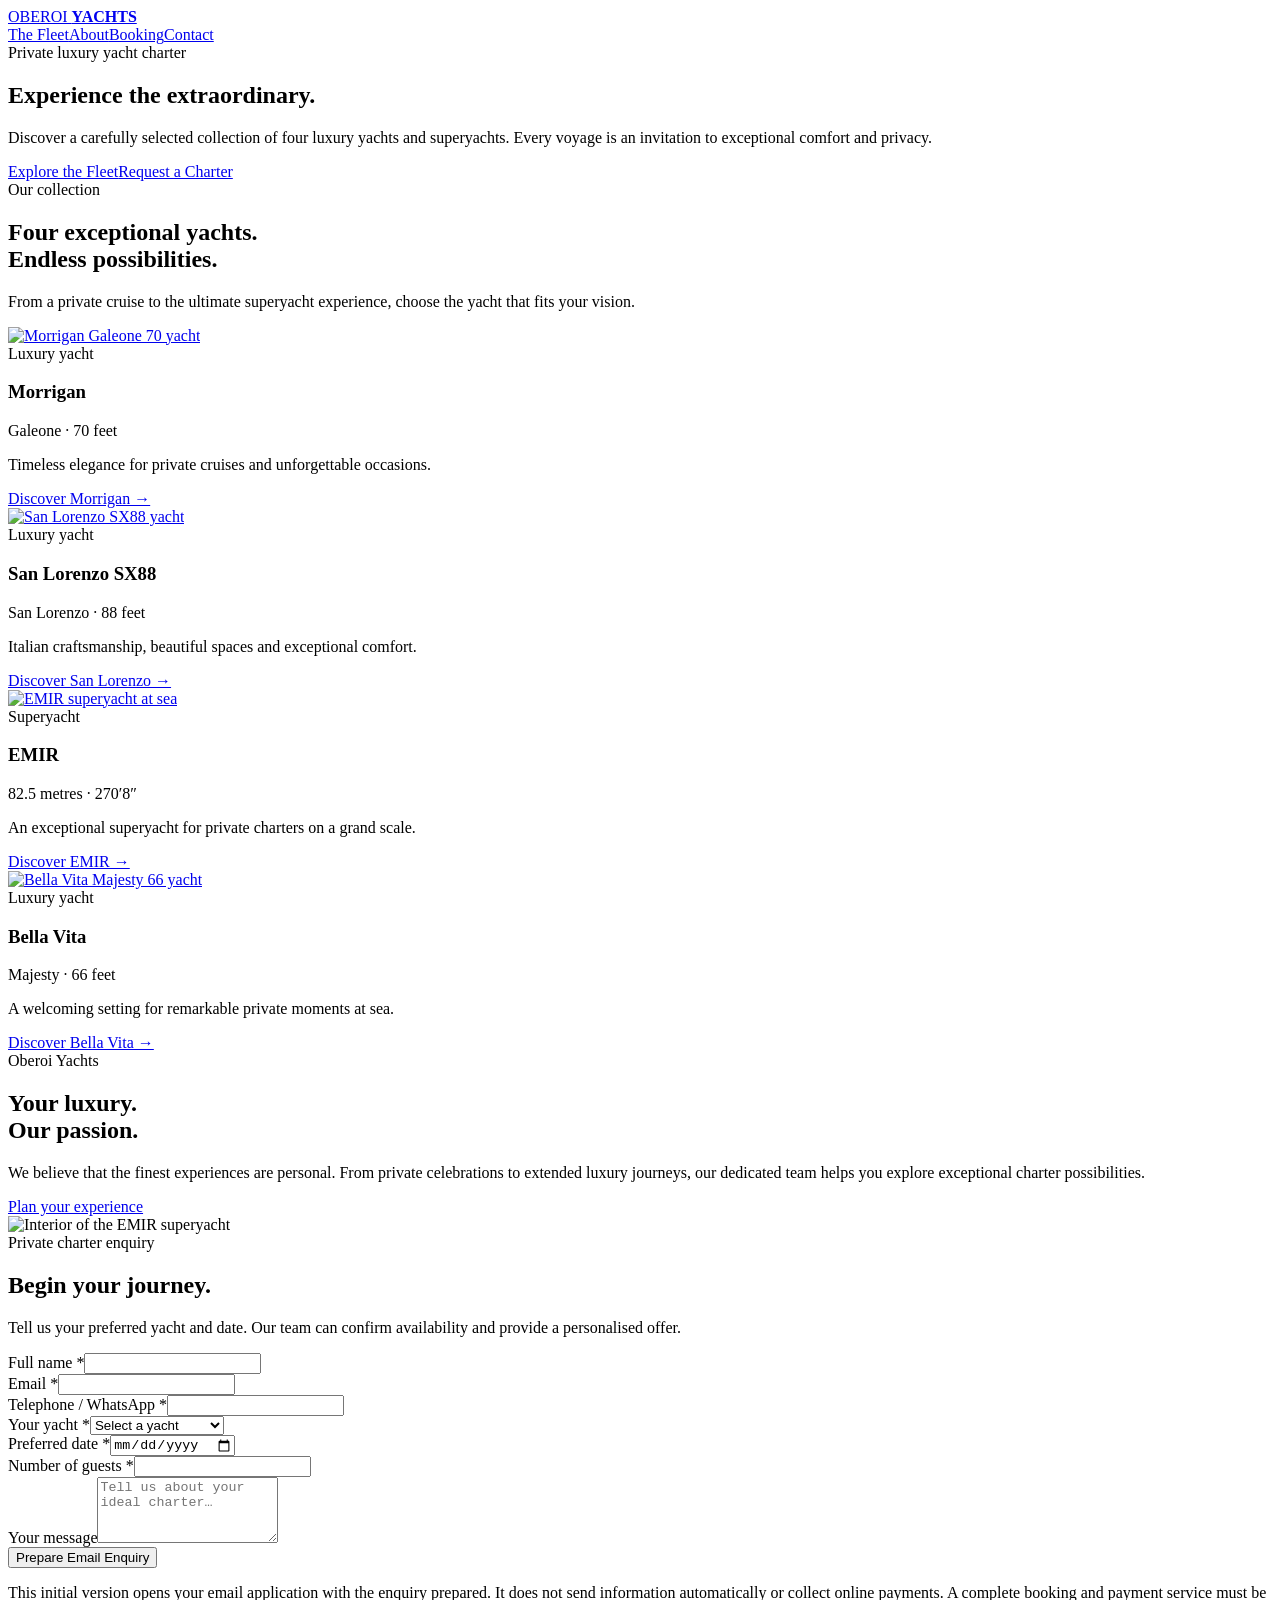
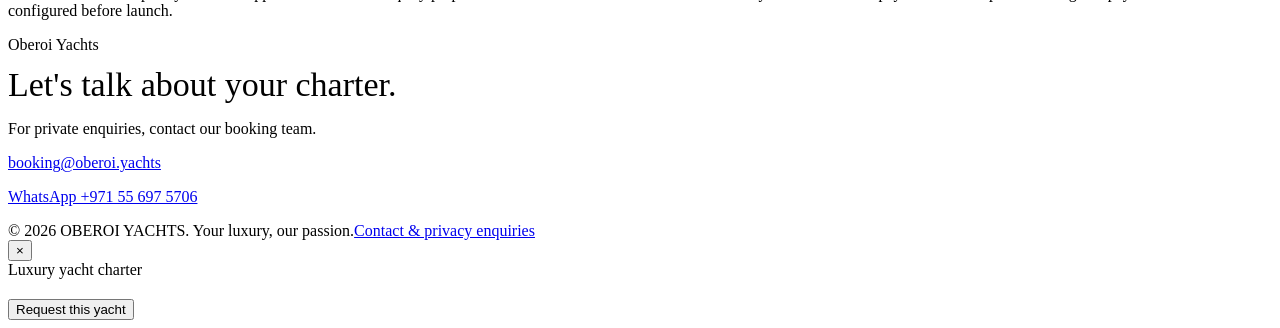
==== index.html @ ca8df90c "Build Oberoi Yachts standalone luxury charter website - index.html" ====
<!doctype html><html lang="en"><head><meta charset="UTF-8"><meta name="viewport" content="width=device-width,initial-scale=1"><meta name="theme-color" content="#081a2c"><meta name="description" content="Oberoi Yachts — private luxury yacht charter. Explore Morrigan, San Lorenzo SX88, EMIR and Bella Vita."><title>OBEROI YACHTS | Luxury Private Charters</title><link rel="preconnect" href="https://cdn.shopify.com"><link rel="stylesheet" href="./style.css"></head><body><header><nav class="shell" aria-label="Main navigation"><a href="#home" class="logo">OBEROI <b>YACHTS</b></a><div class="navlinks"><a href="#fleet">The Fleet</a><a href="#about">About</a><a href="#booking">Booking</a><a href="#contact">Contact</a></div></nav></header><main><section class="hero" id="home"><div class="shell"><div class="hero-inner"><span class="eyebrow">Private luxury yacht charter</span><h1>Experience the extraordinary.</h1><p>Discover a carefully selected collection of four luxury yachts and superyachts. Every voyage is an invitation to exceptional comfort and privacy.</p><div class="actions"><a href="#fleet" class="btn">Explore the Fleet</a><a href="#booking" class="btn outline">Request a Charter</a></div></div></div></section><section id="fleet" class="section"><div class="shell"><div class="section-heading"><span class="eyebrow">Our collection</span><h2>Four exceptional yachts.<br>Endless possibilities.</h2><div class="gold-rule"></div><p>From a private cruise to the ultimate superyacht experience, choose the yacht that fits your vision.</p></div><div class="grid">
<article class="card"><a href="#details" data-yacht="morrigan"><img src="https://cdn.shopify.com/s/files/1/1022/7911/9212/files/morrigan-slide-dubai.jpg?v=1792217517" alt="Morrigan Galeone 70 yacht" loading="lazy"></a><div class="card-body"><span class="card-label">Luxury yacht</span><h3>Morrigan</h3><div class="spec">Galeone · 70 feet</div><p class="desc">Timeless elegance for private cruises and unforgettable occasions.</p><a class="link" href="#details" data-yacht="morrigan">Discover Morrigan →</a></div></article>
<article class="card"><a href="#details" data-yacht="san-lorenzo-sx88"><img src="https://cdn.shopify.com/s/files/1/1022/7911/9212/files/san-lorenzo-sx88-slide.png?v=1792245901" alt="San Lorenzo SX88 yacht" loading="lazy"></a><div class="card-body"><span class="card-label">Luxury yacht</span><h3>San Lorenzo SX88</h3><div class="spec">San Lorenzo · 88 feet</div><p class="desc">Italian craftsmanship, beautiful spaces and exceptional comfort.</p><a class="link" href="#details" data-yacht="san-lorenzo-sx88">Discover San Lorenzo →</a></div></article>
<article class="card"><a href="#details" data-yacht="emir"><img src="https://cdn.shopify.com/s/files/1/1022/7911/9212/files/oberoi-emir-42649.jpg?v=1792867260" alt="EMIR superyacht at sea" loading="lazy"></a><div class="card-body"><span class="card-label">Superyacht</span><h3>EMIR</h3><div class="spec">82.5 metres · 270′8″</div><p class="desc">An exceptional superyacht for private charters on a grand scale.</p><a class="link" href="#details" data-yacht="emir">Discover EMIR →</a></div></article>
<article class="card"><a href="#details" data-yacht="bella-vita"><img src="https://cdn.shopify.com/s/files/1/1022/7911/9212/files/oberoi-bella-vita-nuovo-2.jpg?v=1792933801" alt="Bella Vita Majesty 66 yacht" loading="lazy"></a><div class="card-body"><span class="card-label">Luxury yacht</span><h3>Bella Vita</h3><div class="spec">Majesty · 66 feet</div><p class="desc">A welcoming setting for remarkable private moments at sea.</p><a class="link" href="#details" data-yacht="bella-vita">Discover Bella Vita →</a></div></article>
</div></div></section><section class="section feature" id="about"><div class="shell feature-wrap"><div><span class="eyebrow">Oberoi Yachts</span><h2>Your luxury.<br>Our passion.</h2><p>We believe that the finest experiences are personal. From private celebrations to extended luxury journeys, our dedicated team helps you explore exceptional charter possibilities.</p><a class="btn" href="#booking">Plan your experience</a></div><img src="https://cdn.shopify.com/s/files/1/1022/7911/9212/files/oberoi-emir-42648.jpg?v=1792867323" alt="Interior of the EMIR superyacht" loading="lazy"></div></section><section class="section booking" id="booking"><div class="shell"><div class="section-heading"><span class="eyebrow">Private charter enquiry</span><h2>Begin your journey.</h2><div class="gold-rule"></div><p>Tell us your preferred yacht and date. Our team can confirm availability and provide a personalised offer.</p></div><form class="booking-form" id="booking-form"><div class="field"><label for="name">Full name *</label><input name="name" id="name" autocomplete="name" required></div><div class="field"><label for="email">Email *</label><input type="email" name="email" id="email" autocomplete="email" required></div><div class="field"><label for="phone">Telephone / WhatsApp *</label><input type="tel" name="phone" id="phone" required></div><div class="field"><label for="yacht">Your yacht *</label><select name="yacht" id="yacht" required><option value="">Select a yacht</option><option>Morrigan</option><option>San Lorenzo SX88</option><option>EMIR</option><option>Bella Vita</option></select></div><div class="field"><label for="date">Preferred date *</label><input type="date" name="date" id="date" required></div><div class="field"><label for="guests">Number of guests *</label><input type="number" min="1" step="1" name="guests" id="guests" required></div><div class="field wide"><label for="message">Your message</label><textarea name="message" id="message" rows="4" placeholder="Tell us about your ideal charter…"></textarea></div><div class="wide"><button type="submit" class="btn">Prepare Email Enquiry</button><p class="form-note">This initial version opens your email application with the enquiry prepared. It does not send information automatically or collect online payments. A complete booking and payment service must be configured before launch.</p><p class="form-note" role="status" id="form-status"></p></div></form></div></section><section class="contact" id="contact"><div class="shell contact-layout"><div><span class="eyebrow">Oberoi Yachts</span><h2 style="font:normal 34px Georgia,serif;margin:12px 0">Let's talk about your charter.</h2><p>For private enquiries, contact our booking team.</p></div><div><p><a href="mailto:booking@oberoi.yachts">booking@oberoi.yachts</a></p><p><a href="https://wa.me/971556975706" rel="noopener">WhatsApp +971 55 697 5706</a></p></div></div></section></main><footer><div class="shell"><span>© <span id="year">2026</span> OBEROI YACHTS. Your luxury, our passion.</span><span><a href="mailto:booking@oberoi.yachts">Contact & privacy enquiries</a></span></div></footer><div id="details" class="details" role="dialog" aria-modal="true" aria-label="Yacht details"><div class="detail-panel"><button class="close" id="close" aria-label="Close">×</button><img id="detail-img" alt="" src=""><div class="detail-info"><span class="eyebrow">Luxury yacht charter</span><h2 id="detail-title"></h2><strong id="detail-subtitle"></strong><p id="detail-desc"></p><div id="detail-gallery" class="detail-gallery"></div><button id="detail-book" class="btn">Request this yacht</button></div></div></div><script src="./app.js" defer></script><script>document.getElementById('year').textContent=new Date().getFullYear()</script></body></html>
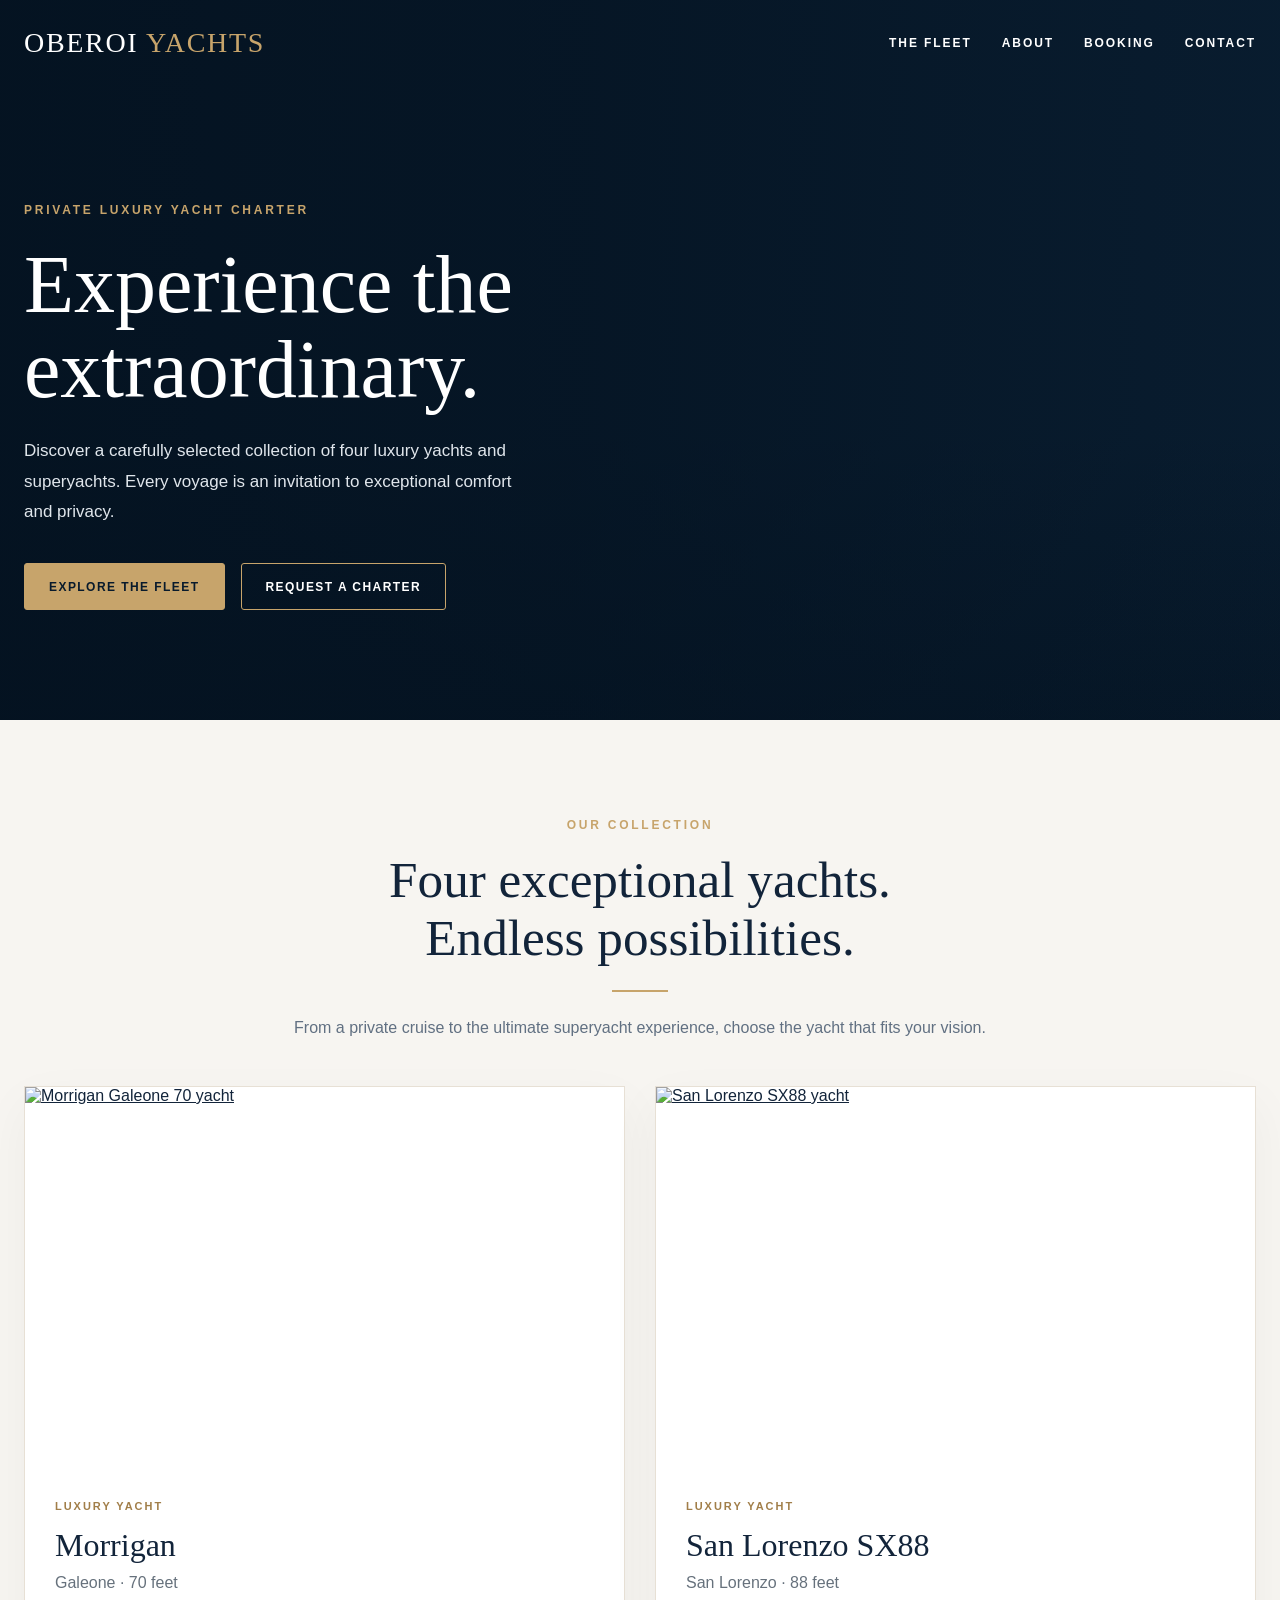
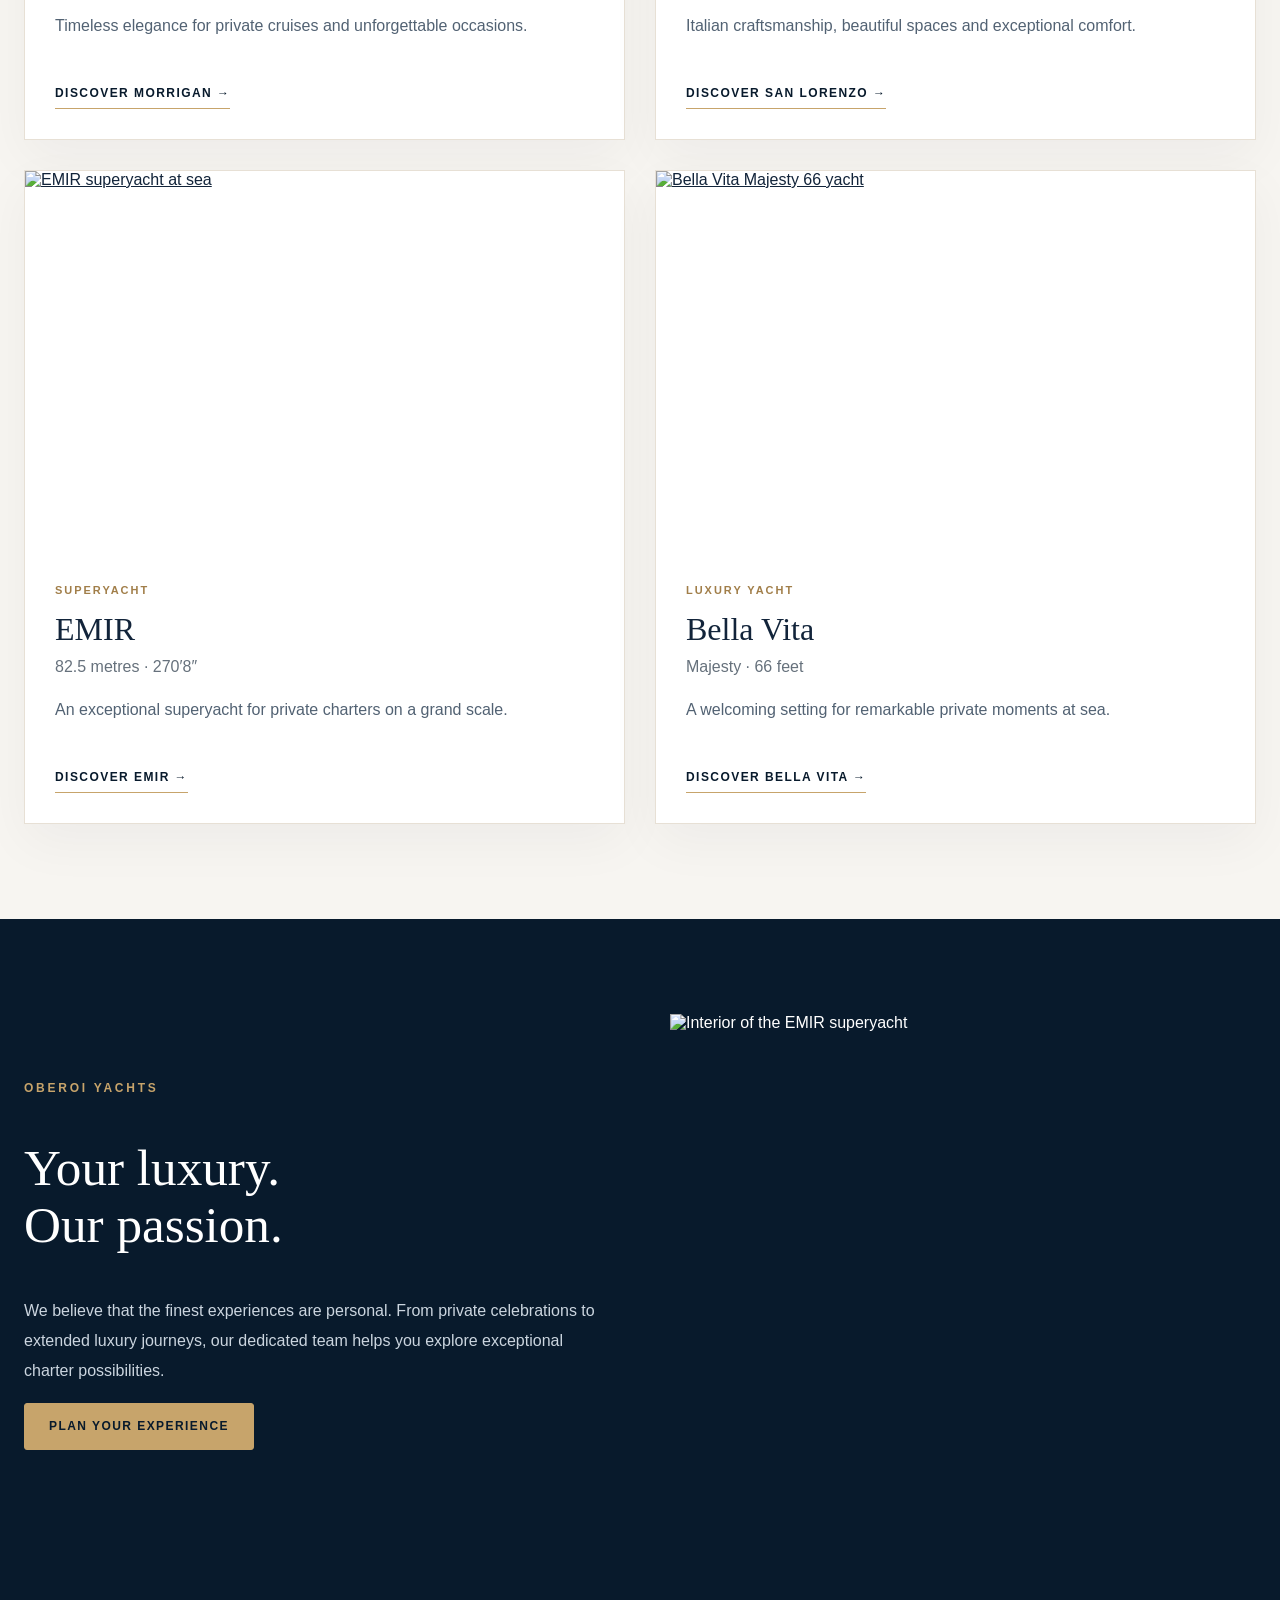
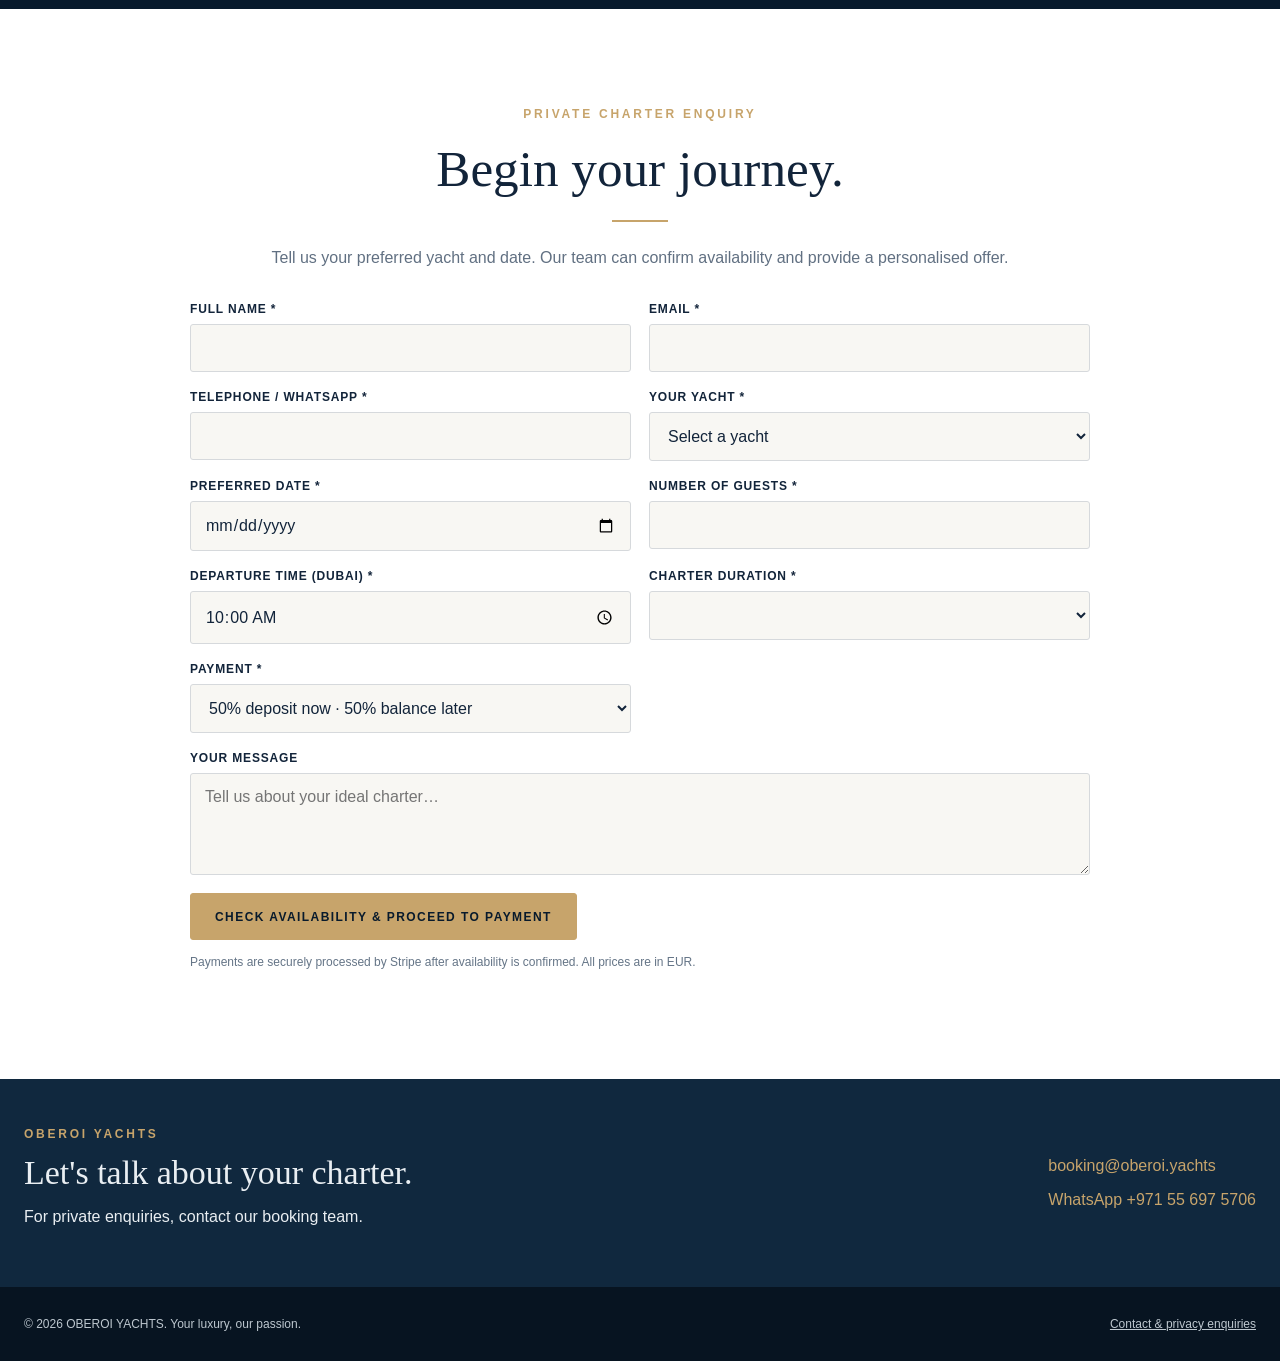
==== commit de850bf2: "Add booking date, Dubai time, duration and 50/50 Stripe deposit fields" ====
--- a/index.html
+++ b/index.html
@@ -3,4 +3,4 @@
 <article class="card"><a href="#details" data-yacht="san-lorenzo-sx88"><img src="https://cdn.shopify.com/s/files/1/1022/7911/9212/files/san-lorenzo-sx88-slide.png?v=1792245901" alt="San Lorenzo SX88 yacht" loading="lazy"></a><div class="card-body"><span class="card-label">Luxury yacht</span><h3>San Lorenzo SX88</h3><div class="spec">San Lorenzo · 88 feet</div><p class="desc">Italian craftsmanship, beautiful spaces and exceptional comfort.</p><a class="link" href="#details" data-yacht="san-lorenzo-sx88">Discover San Lorenzo →</a></div></article>
 <article class="card"><a href="#details" data-yacht="emir"><img src="https://cdn.shopify.com/s/files/1/1022/7911/9212/files/oberoi-emir-42649.jpg?v=1792867260" alt="EMIR superyacht at sea" loading="lazy"></a><div class="card-body"><span class="card-label">Superyacht</span><h3>EMIR</h3><div class="spec">82.5 metres · 270′8″</div><p class="desc">An exceptional superyacht for private charters on a grand scale.</p><a class="link" href="#details" data-yacht="emir">Discover EMIR →</a></div></article>
 <article class="card"><a href="#details" data-yacht="bella-vita"><img src="https://cdn.shopify.com/s/files/1/1022/7911/9212/files/oberoi-bella-vita-nuovo-2.jpg?v=1792933801" alt="Bella Vita Majesty 66 yacht" loading="lazy"></a><div class="card-body"><span class="card-label">Luxury yacht</span><h3>Bella Vita</h3><div class="spec">Majesty · 66 feet</div><p class="desc">A welcoming setting for remarkable private moments at sea.</p><a class="link" href="#details" data-yacht="bella-vita">Discover Bella Vita →</a></div></article>
-</div></div></section><section class="section feature" id="about"><div class="shell feature-wrap"><div><span class="eyebrow">Oberoi Yachts</span><h2>Your luxury.<br>Our passion.</h2><p>We believe that the finest experiences are personal. From private celebrations to extended luxury journeys, our dedicated team helps you explore exceptional charter possibilities.</p><a class="btn" href="#booking">Plan your experience</a></div><img src="https://cdn.shopify.com/s/files/1/1022/7911/9212/files/oberoi-emir-42648.jpg?v=1792867323" alt="Interior of the EMIR superyacht" loading="lazy"></div></section><section class="section booking" id="booking"><div class="shell"><div class="section-heading"><span class="eyebrow">Private charter enquiry</span><h2>Begin your journey.</h2><div class="gold-rule"></div><p>Tell us your preferred yacht and date. Our team can confirm availability and provide a personalised offer.</p></div><form class="booking-form" id="booking-form"><div class="field"><label for="name">Full name *</label><input name="name" id="name" autocomplete="name" required></div><div class="field"><label for="email">Email *</label><input type="email" name="email" id="email" autocomplete="email" required></div><div class="field"><label for="phone">Telephone / WhatsApp *</label><input type="tel" name="phone" id="phone" required></div><div class="field"><label for="yacht">Your yacht *</label><select name="yacht" id="yacht" required><option value="">Select a yacht</option><option>Morrigan</option><option>San Lorenzo SX88</option><option>EMIR</option><option>Bella Vita</option></select></div><div class="field"><label for="date">Preferred date *</label><input type="date" name="date" id="date" required></div><div class="field"><label for="guests">Number of guests *</label><input type="number" min="1" step="1" name="guests" id="guests" required></div><div class="field wide"><label for="message">Your message</label><textarea name="message" id="message" rows="4" placeholder="Tell us about your ideal charter…"></textarea></div><div class="wide"><button type="submit" class="btn">Prepare Email Enquiry</button><p class="form-note">This initial version opens your email application with the enquiry prepared. It does not send information automatically or collect online payments. A complete booking and payment service must be configured before launch.</p><p class="form-note" role="status" id="form-status"></p></div></form></div></section><section class="contact" id="contact"><div class="shell contact-layout"><div><span class="eyebrow">Oberoi Yachts</span><h2 style="font:normal 34px Georgia,serif;margin:12px 0">Let's talk about your charter.</h2><p>For private enquiries, contact our booking team.</p></div><div><p><a href="mailto:booking@oberoi.yachts">booking@oberoi.yachts</a></p><p><a href="https://wa.me/971556975706" rel="noopener">WhatsApp +971 55 697 5706</a></p></div></div></section></main><footer><div class="shell"><span>© <span id="year">2026</span> OBEROI YACHTS. Your luxury, our passion.</span><span><a href="mailto:booking@oberoi.yachts">Contact & privacy enquiries</a></span></div></footer><div id="details" class="details" role="dialog" aria-modal="true" aria-label="Yacht details"><div class="detail-panel"><button class="close" id="close" aria-label="Close">×</button><img id="detail-img" alt="" src=""><div class="detail-info"><span class="eyebrow">Luxury yacht charter</span><h2 id="detail-title"></h2><strong id="detail-subtitle"></strong><p id="detail-desc"></p><div id="detail-gallery" class="detail-gallery"></div><button id="detail-book" class="btn">Request this yacht</button></div></div></div><script src="./app.js" defer></script><script>document.getElementById('year').textContent=new Date().getFullYear()</script></body></html>+</div></div></section><section class="section feature" id="about"><div class="shell feature-wrap"><div><span class="eyebrow">Oberoi Yachts</span><h2>Your luxury.<br>Our passion.</h2><p>We believe that the finest experiences are personal. From private celebrations to extended luxury journeys, our dedicated team helps you explore exceptional charter possibilities.</p><a class="btn" href="#booking">Plan your experience</a></div><img src="https://cdn.shopify.com/s/files/1/1022/7911/9212/files/oberoi-emir-42648.jpg?v=1792867323" alt="Interior of the EMIR superyacht" loading="lazy"></div></section><section class="section booking" id="booking"><div class="shell"><div class="section-heading"><span class="eyebrow">Private charter enquiry</span><h2>Begin your journey.</h2><div class="gold-rule"></div><p>Tell us your preferred yacht and date. Our team can confirm availability and provide a personalised offer.</p></div><form class="booking-form" id="booking-form"><div class="field"><label for="name">Full name *</label><input name="name" id="name" autocomplete="name" required></div><div class="field"><label for="email">Email *</label><input type="email" name="email" id="email" autocomplete="email" required></div><div class="field"><label for="phone">Telephone / WhatsApp *</label><input type="tel" name="phone" id="phone" required></div><div class="field"><label for="yacht">Your yacht *</label><select name="yacht" id="yacht" required><option value="">Select a yacht</option><option>Morrigan</option><option>San Lorenzo SX88</option><option>EMIR</option><option>Bella Vita</option></select></div><div class="field"><label for="date">Preferred date *</label><input type="date" name="date" id="date" required></div><div class="field"><label for="guests">Number of guests *</label><input type="number" min="1" step="1" name="guests" id="guests" required></div><div class="field"><label for="time">Departure time (Dubai) *</label><input type="time" name="time" id="time" required value="10:00"></div><div class="field"><label for="duration">Charter duration *</label><select name="duration" id="duration" required></select></div><div class="field"><label for="payment_percent">Payment *</label><select name="payment_percent" id="payment_percent"><option value="50">50% deposit now · 50% balance later</option><option value="100">Pay 100% now</option></select></div><div class="field wide"><label for="message">Your message</label><textarea name="message" id="message" rows="4" placeholder="Tell us about your ideal charter…"></textarea></div><div class="wide"><button type="submit" class="btn">Check availability & proceed to payment</button><p class="form-note">Payments are securely processed by Stripe after availability is confirmed. All prices are in EUR.</p><p class="form-note" role="status" id="form-status"></p></div></form></div></section><section class="contact" id="contact"><div class="shell contact-layout"><div><span class="eyebrow">Oberoi Yachts</span><h2 style="font:normal 34px Georgia,serif;margin:12px 0">Let's talk about your charter.</h2><p>For private enquiries, contact our booking team.</p></div><div><p><a href="mailto:booking@oberoi.yachts">booking@oberoi.yachts</a></p><p><a href="https://wa.me/971556975706" rel="noopener">WhatsApp +971 55 697 5706</a></p></div></div></section></main><footer><div class="shell"><span>© <span id="year">2026</span> OBEROI YACHTS. Your luxury, our passion.</span><span><a href="mailto:booking@oberoi.yachts">Contact & privacy enquiries</a></span></div></footer><div id="details" class="details" role="dialog" aria-modal="true" aria-label="Yacht details"><div class="detail-panel"><button class="close" id="close" aria-label="Close">×</button><img id="detail-img" alt="" src=""><div class="detail-info"><span class="eyebrow">Luxury yacht charter</span><h2 id="detail-title"></h2><strong id="detail-subtitle"></strong><p id="detail-desc"></p><div id="detail-gallery" class="detail-gallery"></div><button id="detail-book" class="btn">Request this yacht</button></div></div></div><script src="./app.js" defer></script><script>document.getElementById('year').textContent=new Date().getFullYear()</script></body></html>
--- a/style.css
+++ b/style.css
@@ -0,0 +1,3 @@
+:root{--navy:#081a2c;--ink:#12243a;--gold:#c7a46b;--cream:#f7f5f1;--line:#e7e0d5;--white:#fff}*{box-sizing:border-box}html{scroll-behavior:smooth}body{margin:0;background:var(--cream);font-family:Arial,Helvetica,sans-serif;color:var(--ink)}a{color:inherit}button,input,textarea,select{font:inherit}button{cursor:pointer}.shell{width:min(1320px,calc(100% - 48px));margin:auto}header{position:absolute;z-index:5;inset:0 0 auto;color:white}nav{height:85px;display:flex;align-items:center;justify-content:space-between;gap:24px}nav .logo{font:28px Georgia,serif;color:#fff;text-decoration:none;letter-spacing:.06em;white-space:nowrap}nav .logo b{color:var(--gold);font-weight:normal}.navlinks{display:flex;gap:30px;align-items:center}.navlinks a{font-size:12px;text-decoration:none;text-transform:uppercase;letter-spacing:.16em;font-weight:bold}.btn{display:inline-flex;justify-content:center;align-items:center;min-height:47px;padding:13px 24px;text-decoration:none;border:1px solid var(--gold);background:var(--gold);color:var(--navy);font-weight:bold;font-size:12px;letter-spacing:.12em;text-transform:uppercase;border-radius:3px;transition:.2s}.btn:hover{background:#e2c591;transform:translateY(-1px)}.btn.outline{color:var(--white);background:transparent}.btn.outline:hover{background:var(--gold);color:var(--navy)}.hero{position:relative;min-height:720px;display:grid;align-items:center;color:#fff;background:#091d30 url('https://cdn.shopify.com/s/files/1/1022/7911/9212/files/oberoi-emir-42649.jpg?v=1792867260') center 52%/cover no-repeat}.hero:before{content:'';position:absolute;inset:0;background:linear-gradient(90deg,rgba(4,18,32,.91) 0%,rgba(4,18,32,.65) 45%,rgba(4,18,32,.08) 100%),linear-gradient(0deg,rgba(4,18,32,.5),transparent 40%)}.hero-inner{position:relative;z-index:1;padding-top:90px;max-width:680px}.eyebrow{text-transform:uppercase;color:var(--gold);letter-spacing:.23em;font-size:12px;font-weight:bold}.hero h1,h2,.card h3{font-family:Georgia,'Times New Roman',serif;font-weight:400}.hero h1{font-size:clamp(50px,6.4vw,94px);line-height:1.04;margin:24px 0}.hero p{max-width:510px;font-size:17px;line-height:1.8;color:#e0e6ec}.actions{display:flex;flex-wrap:wrap;gap:16px;margin-top:35px}.section{padding:95px 0}.section-heading{text-align:center;margin:0 auto 44px;max-width:760px}.section-heading h2{font-size:clamp(34px,4vw,55px);line-height:1.14;margin:18px 0}.section-heading p{line-height:1.75;color:#617082}.gold-rule{width:56px;height:2px;background:var(--gold);margin:22px auto}.grid{display:grid;grid-template-columns:repeat(2,minmax(0,1fr));gap:30px}.card{background:#fff;box-shadow:0 18px 50px #0a20320b;border:1px solid var(--line);overflow:hidden}.card img{width:100%;aspect-ratio:1.58;object-fit:cover;display:block}.card-body{padding:30px}.card-label{text-transform:uppercase;color:#a17e49;letter-spacing:.18em;font-weight:bold;font-size:11px}.card h3{font-size:32px;margin:13px 0 10px}.card .spec{color:#66717c;margin:8px 0 20px}.card .desc{line-height:1.7;color:#526273;min-height:55px}.card .link{color:var(--navy);display:inline-flex;align-items:center;gap:10px;text-decoration:none;font-size:12px;letter-spacing:.12em;text-transform:uppercase;font-weight:bold;border-bottom:1px solid var(--gold);padding-bottom:8px}.feature{background:var(--navy);color:#fff}.feature-wrap{display:grid;grid-template-columns:1fr 1fr;gap:60px;align-items:center}.feature h2{font-size:clamp(36px,4vw,56px);line-height:1.12}.feature p{color:#cbd5df;line-height:1.9}.feature img{width:100%;height:500px;object-fit:cover}.booking{background:#fff}.booking .section-heading{margin-bottom:30px}.booking-form{max-width:900px;margin:0 auto;display:grid;grid-template-columns:repeat(2,minmax(0,1fr));gap:18px}.field{display:flex;flex-direction:column;gap:8px}.field label{font-size:12px;font-weight:bold;letter-spacing:.07em;text-transform:uppercase}.field input,.field select,.field textarea{width:100%;background:#f8f7f3;border:1px solid #d6d9dc;border-radius:3px;padding:14px;color:var(--ink);min-height:48px}.wide{grid-column:1/-1}.form-note{color:#657587;font-size:12px;line-height:1.7}.booking-form .btn{justify-self:start}.contact{padding:45px 0;background:#10283e;color:#e9eef2}.contact-layout{display:flex;justify-content:space-between;flex-wrap:wrap;align-items:center;gap:20px}.contact a{text-decoration:none;color:var(--gold)}footer{padding:30px 0;background:#071421;color:#bdc7cf;font-size:12px}footer .shell{display:flex;justify-content:space-between;gap:16px;flex-wrap:wrap}.details{display:none;position:fixed;inset:0;z-index:15;background:#061421db;padding:20px;align-items:center;justify-content:center}.details.open{display:flex}.detail-panel{background:#fff;max-width:950px;width:100%;max-height:94vh;overflow:auto;position:relative;display:grid;grid-template-columns:1fr 1fr}.detail-panel img{width:100%;height:100%;object-fit:cover;min-height:440px}.detail-info{padding:45px}.detail-info h2{font-size:42px;margin:15px 0}.detail-info p{line-height:1.8;color:#566577}.close{position:absolute;top:12px;right:12px;width:40px;height:40px;border:0;background:var(--navy);color:#fff;border-radius:50%;font-size:24px}.detail-gallery{display:grid;grid-template-columns:repeat(3,1fr);gap:6px;margin:18px 0}.detail-gallery img{height:95px;min-height:0;object-fit:cover;cursor:pointer}.privacy-link{text-decoration:underline}section[id]{scroll-margin-top:20px}@media(max-width:780px){.shell{width:min(100% - 30px,1320px)}nav{height:73px}.navlinks{gap:12px}.navlinks a{font-size:10px}.navlinks a:nth-child(1){display:none}nav .logo{font-size:18px}.hero{min-height:660px;background-position:57% center}.hero:before{background:linear-gradient(90deg,#061522e8,#06152270)}.hero h1{font-size:54px}.hero-inner{padding-top:100px}.section{padding:65px 0}.grid,.feature-wrap,.booking-form,.detail-panel{grid-template-columns:1fr}.feature-wrap{gap:30px}.feature img{height:300px}.card-body{padding:23px}.details{padding:8px}.detail-panel img{min-height:0;height:270px}.detail-info{padding:25px}.detail-gallery img{height:75px}.contact-layout{display:block}}@media(prefers-reduced-motion:reduce){html{scroll-behavior:auto}.btn{transition:none}}
+/* Mobile viewport containment: prevent horizontal overflow and align all sections */
+html,body{width:100%;max-width:100%;overflow-x:clip}main,section,header,footer{width:100%;max-width:100%;min-width:0}.shell{max-width:100%;min-width:0}.grid>*,.feature-wrap>*,.booking-form>*,.contact-layout>*{min-width:0}img,video,iframe{max-width:100%}input,textarea,select{max-width:100%}@media(max-width:780px){.shell{width:calc(100% - 32px);margin-left:auto;margin-right:auto}.hero-inner,.section-heading,.booking-form,.feature-wrap,.contact-layout{max-width:100%;margin-left:auto;margin-right:auto}.navlinks{min-width:0;flex-wrap:wrap;justify-content:flex-end}.hero h1{font-size:clamp(36px,10vw,54px);overflow-wrap:break-word}.actions .btn{max-width:100%;text-align:center}.booking-form{width:100%}.booking-form .field{min-width:0}.detail-panel{max-width:100%}}
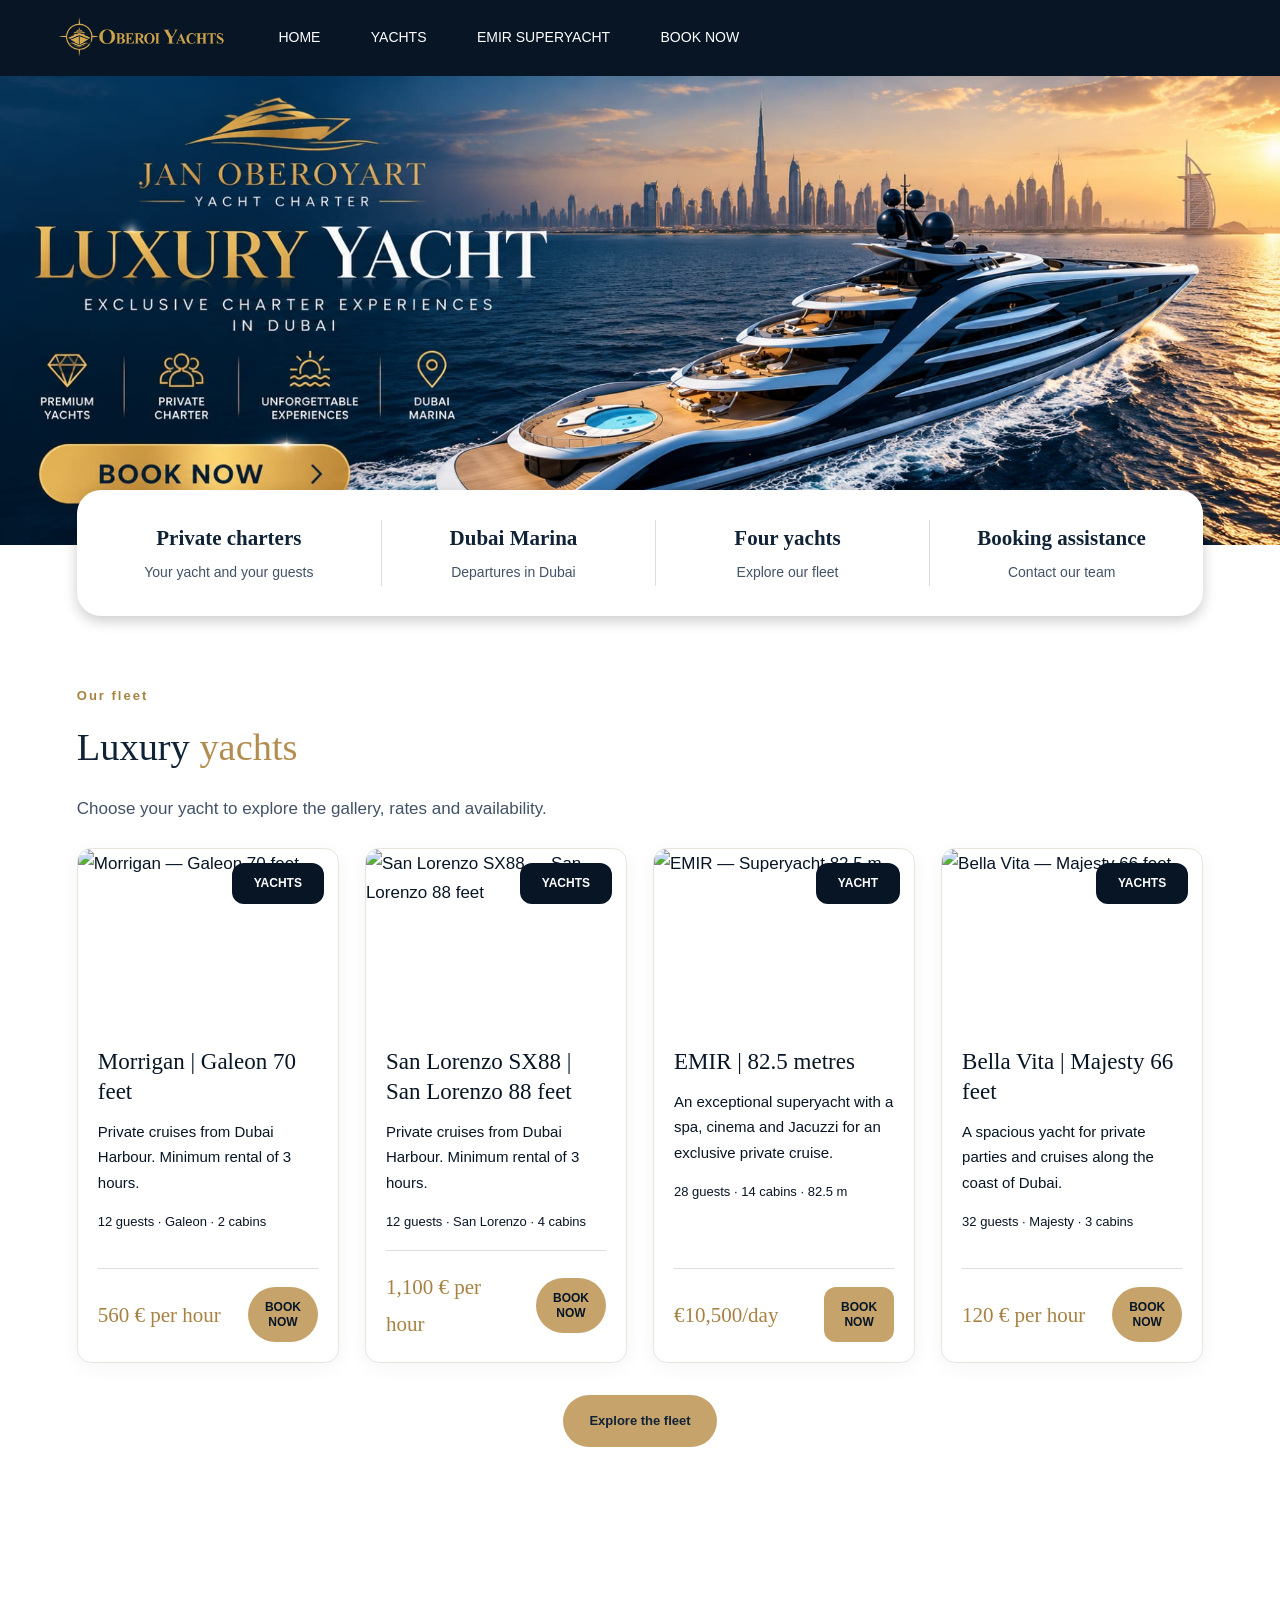
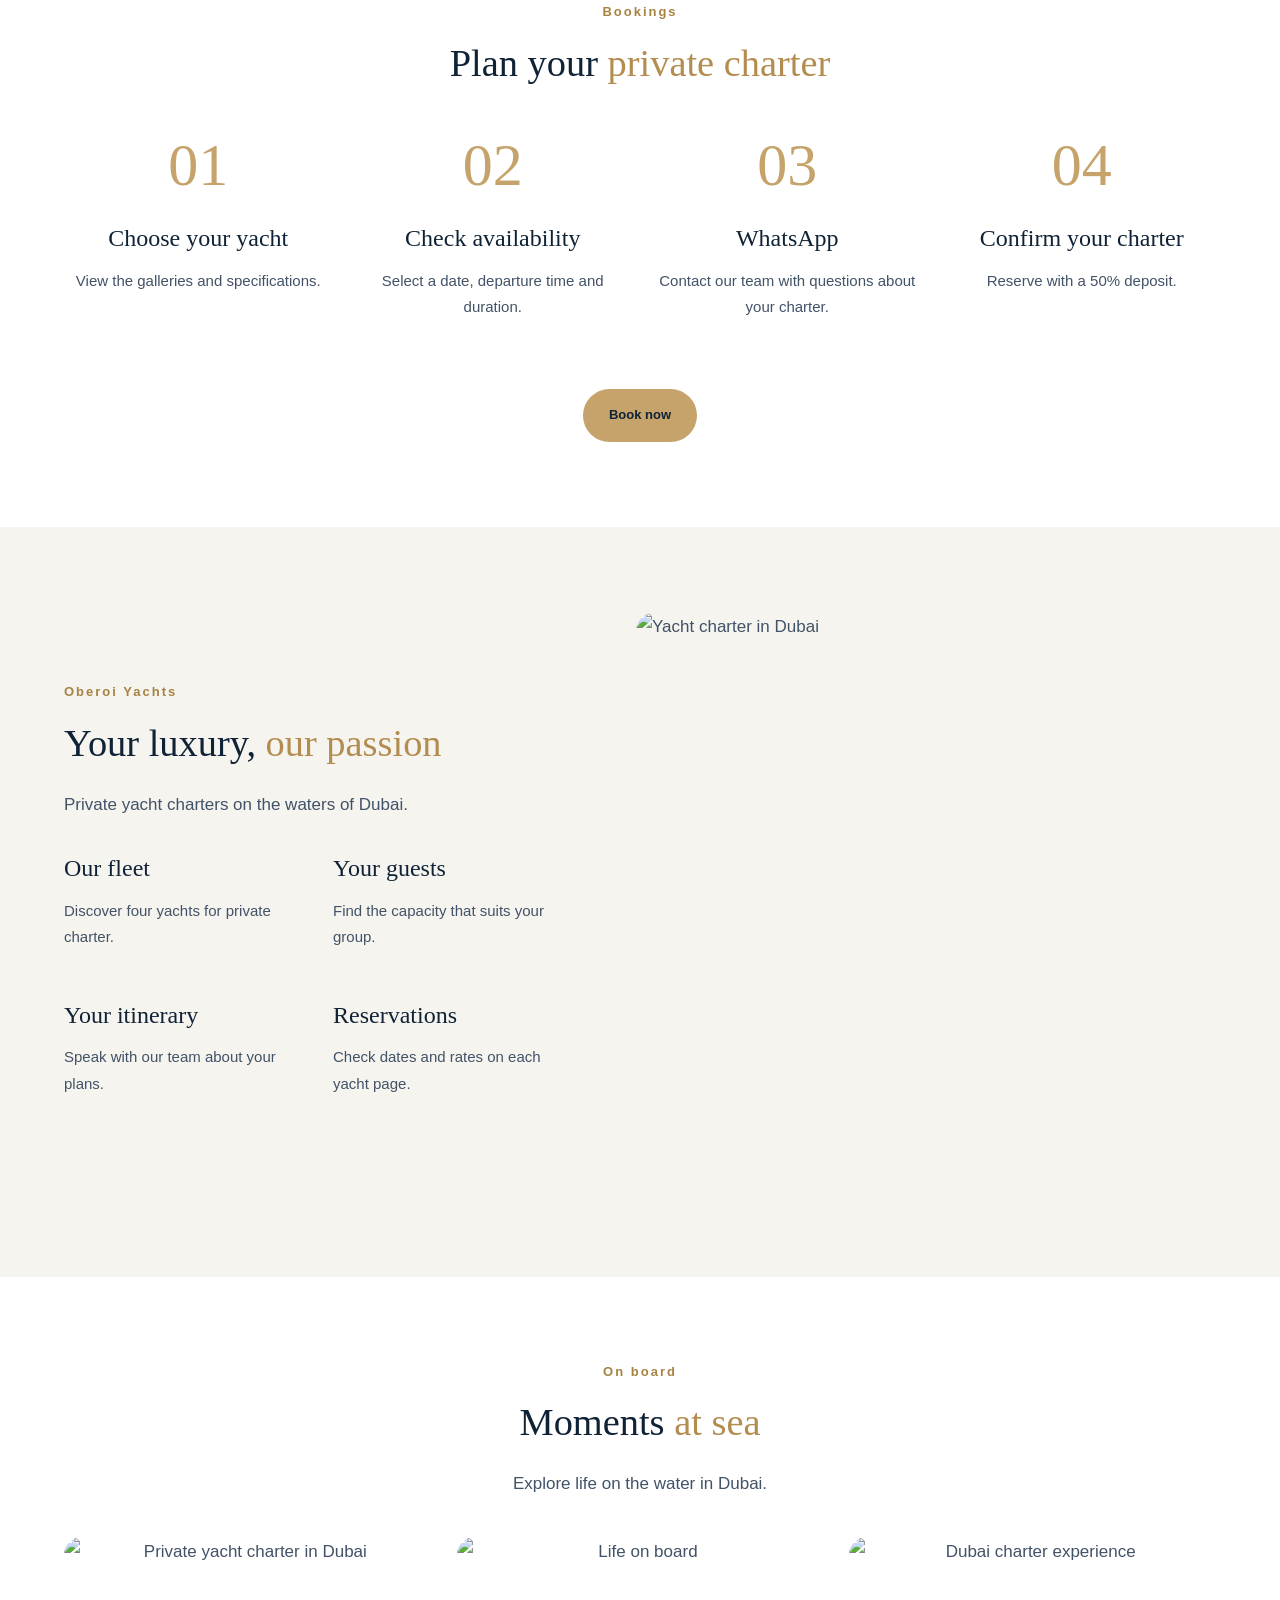
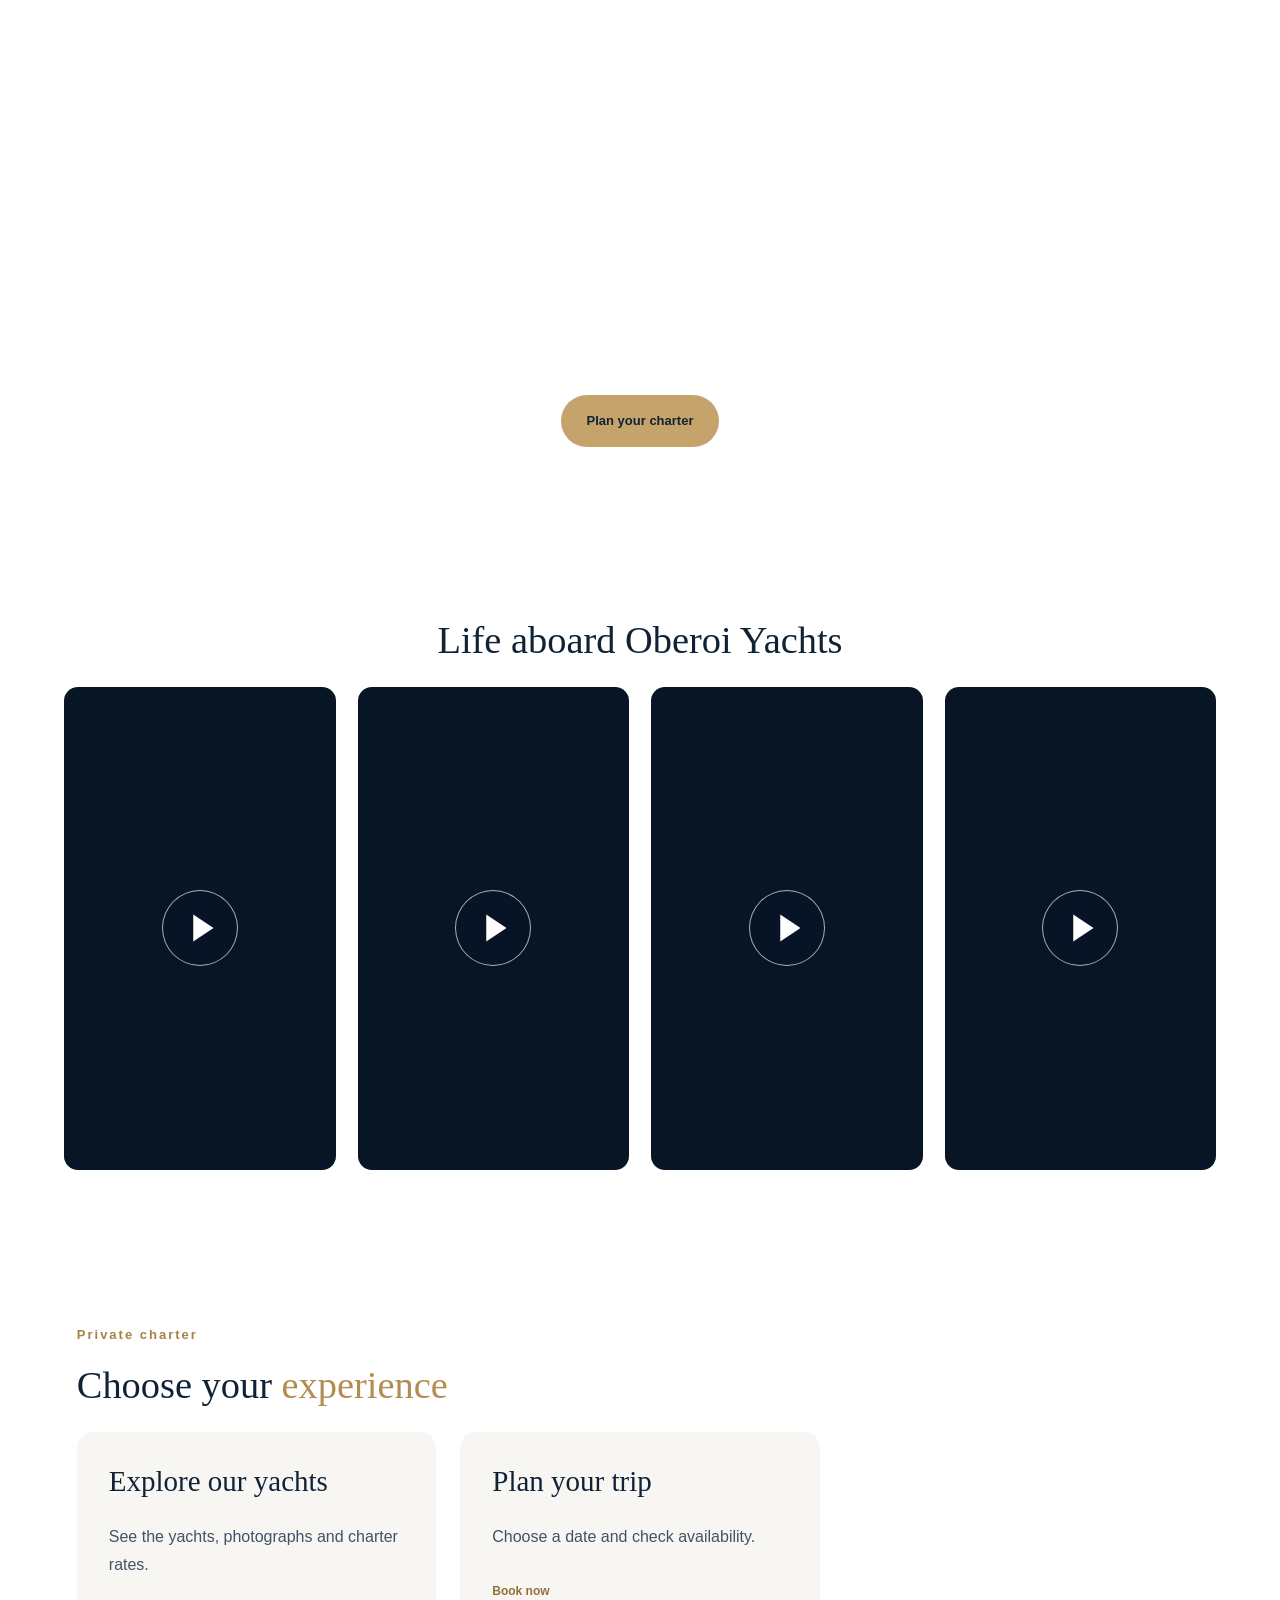
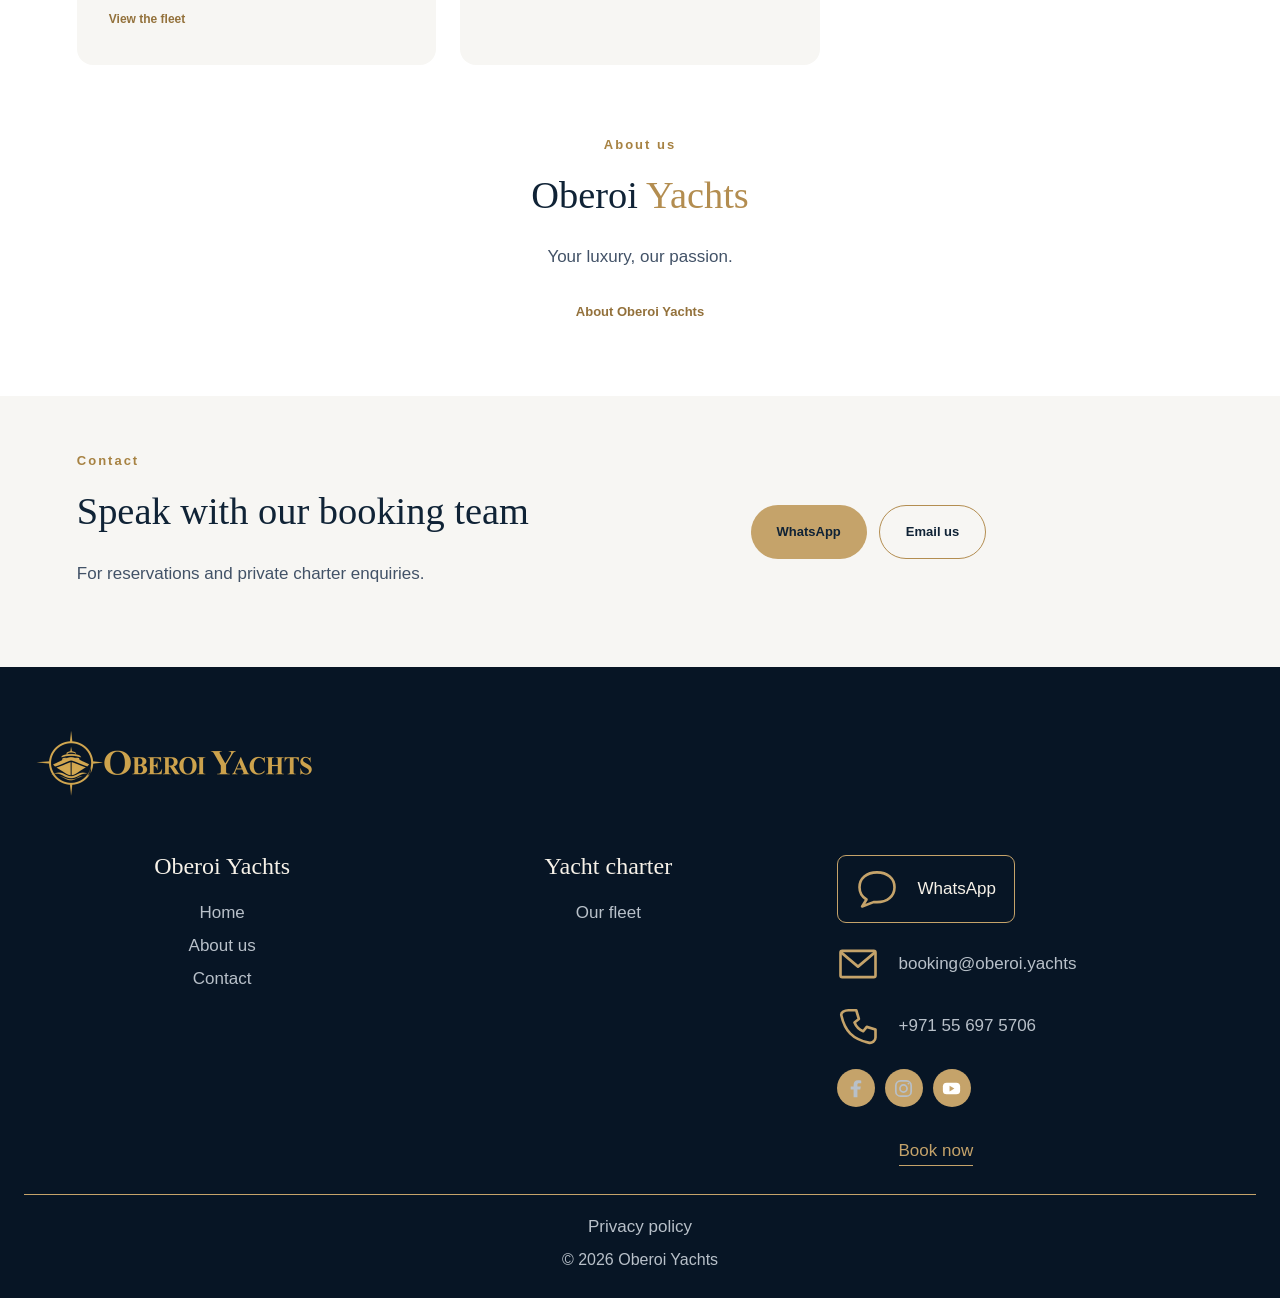
==== commit 0d9e5471: "Restore the published Vessel theme and four original yacht booking pages" ====
--- a/index.html
+++ b/index.html
@@ -1,6 +1,125 @@
-<!doctype html><html lang="en"><head><meta charset="UTF-8"><meta name="viewport" content="width=device-width,initial-scale=1"><meta name="theme-color" content="#081a2c"><meta name="description" content="Oberoi Yachts — private luxury yacht charter. Explore Morrigan, San Lorenzo SX88, EMIR and Bella Vita."><title>OBEROI YACHTS | Luxury Private Charters</title><link rel="preconnect" href="https://cdn.shopify.com"><link rel="stylesheet" href="./style.css"></head><body><header><nav class="shell" aria-label="Main navigation"><a href="#home" class="logo">OBEROI <b>YACHTS</b></a><div class="navlinks"><a href="#fleet">The Fleet</a><a href="#about">About</a><a href="#booking">Booking</a><a href="#contact">Contact</a></div></nav></header><main><section class="hero" id="home"><div class="shell"><div class="hero-inner"><span class="eyebrow">Private luxury yacht charter</span><h1>Experience the extraordinary.</h1><p>Discover a carefully selected collection of four luxury yachts and superyachts. Every voyage is an invitation to exceptional comfort and privacy.</p><div class="actions"><a href="#fleet" class="btn">Explore the Fleet</a><a href="#booking" class="btn outline">Request a Charter</a></div></div></div></section><section id="fleet" class="section"><div class="shell"><div class="section-heading"><span class="eyebrow">Our collection</span><h2>Four exceptional yachts.<br>Endless possibilities.</h2><div class="gold-rule"></div><p>From a private cruise to the ultimate superyacht experience, choose the yacht that fits your vision.</p></div><div class="grid">
-<article class="card"><a href="#details" data-yacht="morrigan"><img src="https://cdn.shopify.com/s/files/1/1022/7911/9212/files/morrigan-slide-dubai.jpg?v=1792217517" alt="Morrigan Galeone 70 yacht" loading="lazy"></a><div class="card-body"><span class="card-label">Luxury yacht</span><h3>Morrigan</h3><div class="spec">Galeone · 70 feet</div><p class="desc">Timeless elegance for private cruises and unforgettable occasions.</p><a class="link" href="#details" data-yacht="morrigan">Discover Morrigan →</a></div></article>
-<article class="card"><a href="#details" data-yacht="san-lorenzo-sx88"><img src="https://cdn.shopify.com/s/files/1/1022/7911/9212/files/san-lorenzo-sx88-slide.png?v=1792245901" alt="San Lorenzo SX88 yacht" loading="lazy"></a><div class="card-body"><span class="card-label">Luxury yacht</span><h3>San Lorenzo SX88</h3><div class="spec">San Lorenzo · 88 feet</div><p class="desc">Italian craftsmanship, beautiful spaces and exceptional comfort.</p><a class="link" href="#details" data-yacht="san-lorenzo-sx88">Discover San Lorenzo →</a></div></article>
-<article class="card"><a href="#details" data-yacht="emir"><img src="https://cdn.shopify.com/s/files/1/1022/7911/9212/files/oberoi-emir-42649.jpg?v=1792867260" alt="EMIR superyacht at sea" loading="lazy"></a><div class="card-body"><span class="card-label">Superyacht</span><h3>EMIR</h3><div class="spec">82.5 metres · 270′8″</div><p class="desc">An exceptional superyacht for private charters on a grand scale.</p><a class="link" href="#details" data-yacht="emir">Discover EMIR →</a></div></article>
-<article class="card"><a href="#details" data-yacht="bella-vita"><img src="https://cdn.shopify.com/s/files/1/1022/7911/9212/files/oberoi-bella-vita-nuovo-2.jpg?v=1792933801" alt="Bella Vita Majesty 66 yacht" loading="lazy"></a><div class="card-body"><span class="card-label">Luxury yacht</span><h3>Bella Vita</h3><div class="spec">Majesty · 66 feet</div><p class="desc">A welcoming setting for remarkable private moments at sea.</p><a class="link" href="#details" data-yacht="bella-vita">Discover Bella Vita →</a></div></article>
-</div></div></section><section class="section feature" id="about"><div class="shell feature-wrap"><div><span class="eyebrow">Oberoi Yachts</span><h2>Your luxury.<br>Our passion.</h2><p>We believe that the finest experiences are personal. From private celebrations to extended luxury journeys, our dedicated team helps you explore exceptional charter possibilities.</p><a class="btn" href="#booking">Plan your experience</a></div><img src="https://cdn.shopify.com/s/files/1/1022/7911/9212/files/oberoi-emir-42648.jpg?v=1792867323" alt="Interior of the EMIR superyacht" loading="lazy"></div></section><section class="section booking" id="booking"><div class="shell"><div class="section-heading"><span class="eyebrow">Private charter enquiry</span><h2>Begin your journey.</h2><div class="gold-rule"></div><p>Tell us your preferred yacht and date. Our team can confirm availability and provide a personalised offer.</p></div><form class="booking-form" id="booking-form"><div class="field"><label for="name">Full name *</label><input name="name" id="name" autocomplete="name" required></div><div class="field"><label for="email">Email *</label><input type="email" name="email" id="email" autocomplete="email" required></div><div class="field"><label for="phone">Telephone / WhatsApp *</label><input type="tel" name="phone" id="phone" required></div><div class="field"><label for="yacht">Your yacht *</label><select name="yacht" id="yacht" required><option value="">Select a yacht</option><option>Morrigan</option><option>San Lorenzo SX88</option><option>EMIR</option><option>Bella Vita</option></select></div><div class="field"><label for="date">Preferred date *</label><input type="date" name="date" id="date" required></div><div class="field"><label for="guests">Number of guests *</label><input type="number" min="1" step="1" name="guests" id="guests" required></div><div class="field"><label for="time">Departure time (Dubai) *</label><input type="time" name="time" id="time" required value="10:00"></div><div class="field"><label for="duration">Charter duration *</label><select name="duration" id="duration" required></select></div><div class="field"><label for="payment_percent">Payment *</label><select name="payment_percent" id="payment_percent"><option value="50">50% deposit now · 50% balance later</option><option value="100">Pay 100% now</option></select></div><div class="field wide"><label for="message">Your message</label><textarea name="message" id="message" rows="4" placeholder="Tell us about your ideal charter…"></textarea></div><div class="wide"><button type="submit" class="btn">Check availability & proceed to payment</button><p class="form-note">Payments are securely processed by Stripe after availability is confirmed. All prices are in EUR.</p><p class="form-note" role="status" id="form-status"></p></div></form></div></section><section class="contact" id="contact"><div class="shell contact-layout"><div><span class="eyebrow">Oberoi Yachts</span><h2 style="font:normal 34px Georgia,serif;margin:12px 0">Let's talk about your charter.</h2><p>For private enquiries, contact our booking team.</p></div><div><p><a href="mailto:booking@oberoi.yachts">booking@oberoi.yachts</a></p><p><a href="https://wa.me/971556975706" rel="noopener">WhatsApp +971 55 697 5706</a></p></div></div></section></main><footer><div class="shell"><span>© <span id="year">2026</span> OBEROI YACHTS. Your luxury, our passion.</span><span><a href="mailto:booking@oberoi.yachts">Contact & privacy enquiries</a></span></div></footer><div id="details" class="details" role="dialog" aria-modal="true" aria-label="Yacht details"><div class="detail-panel"><button class="close" id="close" aria-label="Close">×</button><img id="detail-img" alt="" src=""><div class="detail-info"><span class="eyebrow">Luxury yacht charter</span><h2 id="detail-title"></h2><strong id="detail-subtitle"></strong><p id="detail-desc"></p><div id="detail-gallery" class="detail-gallery"></div><button id="detail-book" class="btn">Request this yacht</button></div></div></div><script src="./app.js" defer></script><script>document.getElementById('year').textContent=new Date().getFullYear()</script></body></html>+<!doctype html><html lang="en"><head><meta charset="utf-8"><meta name="viewport" content="width=device-width,initial-scale=1"><title>Luxury Yacht Rental Dubai | Oberoi Yachts
+ – Oberoi Yacht Charter</title><link rel="stylesheet" href="/assets/base.css"><link rel="stylesheet" href="/assets/vessel-1.css"><link rel="stylesheet" href="/assets/theme-12df67caf2.css"><link rel="stylesheet" href="/assets/charter.css"></head><body class="page-width-wide card-hover-effect-scale"><header class="oy-static-header"><a href="/" class="size-style spacing-style header-logo" style="
+    --size-style-width: ;--size-style-height: ;
+    --padding-block-start: 0px;--padding-block-end: 0px;
+    --font-family: var(--font-body--family);
+    --font-style: var(--font-body--style);
+    --font-weight: 600;
+  ">
+  
+
+  <span data-testid="header-logo">
+    
+  
+  
+  
+  
+
+  
+
+  
+
+  
+
+  <img src="/assets/oberoi-logo.png" alt="Oberoi Yachts — noleggio yacht a Dubai" width="180" height="60" class="header-logo__image" style="--header-logo-image-width: 180px;--header-logo-image-width-mobile: 126px; --header-logo-image-height: 60px; --header-logo-image-height-mobile: 42px;">
+
+
+  </span>
+
+  
+</a>
+
+
+
+
+
+            
+        
+      
+    <nav aria-label="Main navigation"><a href="/" data-skip-node-update="true" class="menu-list__link" ref="menuitem">
+            <span class="menu-list__link-title">Home</span>
+          </a><a href="/pages/flotta-yacht" data-skip-node-update="true" class="menu-list__link" ref="menuitem">
+            <span class="menu-list__link-title">Yachts</span>
+          </a><a href="/pages/emir/" data-skip-node-update="true" class="menu-list__link" ref="menuitem">
+            <span class="menu-list__link-title">EMIR Superyacht</span>
+          </a><a href="/pages/prenotazioni" data-skip-node-update="true" class="menu-list__link" ref="menuitem">
+            <span class="menu-list__link-title">Book now</span>
+          </a></nav><details><summary aria-label="Menu">☰</summary><nav aria-label="Mobile navigation"><a href="/" data-skip-node-update="true" class="menu-list__link" ref="menuitem">
+            <span class="menu-list__link-title">Home</span>
+          </a><a href="/pages/flotta-yacht" data-skip-node-update="true" class="menu-list__link" ref="menuitem">
+            <span class="menu-list__link-title">Yachts</span>
+          </a><a href="/pages/emir/" data-skip-node-update="true" class="menu-list__link" ref="menuitem">
+            <span class="menu-list__link-title">EMIR Superyacht</span>
+          </a><a href="/pages/prenotazioni" data-skip-node-update="true" class="menu-list__link" ref="menuitem">
+            <span class="menu-list__link-title">Book now</span>
+          </a></nav></details></header><main id="MainContent" class="content-for-layout" role="main" data-page-transition-enabled="true" data-product-transition="true" data-template="index">
+        <div id="shopify-section-template--29697645019500__home_oberoi" class="shopify-section">
+<section class="oy-home">
+<section class="oy-home-new-banner"><a href="/pages/prenotazioni" aria-label="Book your yacht experience"><img src="/assets/oberoi-banner.jpg" alt="Luxury Yacht — Exclusive Charter Experiences in Dubai" width="2048" height="750" fetchpriority="high"></a></section><style>.oy-home-new-banner{display:block;width:100%;margin:0;padding:0;background:#071525}.oy-home-new-banner>a{display:block}.oy-home-new-banner img{display:block!important;width:100%!important;height:auto!important;max-width:none!important;margin:0!important;object-fit:contain!important}.oy-home-new-banner a:focus-visible{outline:3px solid #c5a36a;outline-offset:-3px}</style>
+<div class="oy-home-benefits"><div><strong>Private charters</strong><span>Your yacht and your guests</span></div><div><strong>Dubai Marina</strong><span>Departures in Dubai</span></div><div><strong>Four yachts</strong><span>Explore our fleet</span></div><div><strong>Booking assistance</strong><span>Contact our team</span></div></div>
+<div class="oy-home-fleet" id="oy-home-experiences"><p class="oy-home-kicker">Our fleet</p><h2>Luxury <span>yachts</span></h2><p>Choose your yacht to explore the gallery, rates and availability.</p><div class="oy-home-cards"><article style="flex:0 0 clamp(270px,28vw,310px);scroll-snap-align:start;background:#fff;color:#071525;border-radius:14px;overflow:hidden;box-shadow:0 5px 14px #0005;display:flex;flex-direction:column"><a href="/pages/morrigan" style="display:block;position:relative"><img src="https://cdn.shopify.com/s/files/1/1022/7911/9212/files/oberoi-morrigan-70-piedi.jpg?v=1792217005" alt="Morrigan — Galeon 70 feet" loading="lazy" style="display:block;width:100%;height:250px;object-fit:cover;margin:0"><span style="position:absolute;right:14px;top:14px;background:#071525;color:#fff;border-radius:12px;padding:10px 22px;font-size:12px;font-weight:700">YACHTS</span></a><div style="padding:20px;display:flex;flex-direction:column;flex:1">
+<h3 style="font-family:Georgia,serif;font-size:23px;line-height:1.3;margin:0 0 12px;color:#071525">Morrigan | Galeon 70 feet</h3>
+<p style="font-size:15px;line-height:1.7;margin:0 0 16px">Private cruises from Dubai Harbour. Minimum rental of 3 hours.</p>
+<p style="font-size:13px;margin:0 0 16px">12 guests · Galeon · 2 cabins</p>
+<div style="margin-top:auto;border-top:1px solid #ddd;padding-top:18px;display:flex;align-items:center;justify-content:space-between;gap:12px">
+<span style="font-family:Georgia,serif;font-size:21px;color:#a78242">560 € per hour</span><a href="/pages/morrigan" style="background:#c5a36a;color:#071525;padding:13px 17px;border-radius:12px;font-size:12px;line-height:1.2;font-weight:700;text-align:center;text-decoration:none">BOOK<br>NOW</a>
+</div>
+</div></article><article style="flex:0 0 clamp(270px,28vw,310px);scroll-snap-align:start;background:#fff;color:#071525;border-radius:14px;overflow:hidden;box-shadow:0 5px 14px #0005;display:flex;flex-direction:column"><a href="/pages/san-lorenzo-sx88" style="display:block;position:relative"><img src="https://cdn.shopify.com/s/files/1/1022/7911/9212/files/san-lorenzo-sx88-slide.png?v=1792245901" alt="San Lorenzo SX88 — San Lorenzo 88 feet" loading="lazy" style="display:block;width:100%;height:250px;object-fit:cover;margin:0"><span style="position:absolute;right:14px;top:14px;background:#071525;color:#fff;border-radius:12px;padding:10px 22px;font-size:12px;font-weight:700">YACHTS</span></a><div style="padding:20px;display:flex;flex-direction:column;flex:1">
+<h3 style="font-family:Georgia,serif;font-size:23px;line-height:1.3;margin:0 0 12px;color:#071525">San Lorenzo SX88 | San Lorenzo 88 feet</h3>
+<p style="font-size:15px;line-height:1.7;margin:0 0 16px">Private cruises from Dubai Harbour. Minimum rental of 3 hours.</p>
+<p style="font-size:13px;margin:0 0 16px">12 guests · San Lorenzo · 4 cabins</p>
+<div style="margin-top:auto;border-top:1px solid #ddd;padding-top:18px;display:flex;align-items:center;justify-content:space-between;gap:12px">
+<span style="font-family:Georgia,serif;font-size:21px;color:#a78242">1,100 € per hour</span><a href="/pages/san-lorenzo-sx88" style="background:#c5a36a;color:#071525;padding:13px 17px;border-radius:12px;font-size:12px;line-height:1.2;font-weight:700;text-align:center;text-decoration:none">BOOK<br>NOW</a>
+</div>
+</div></article><article style="flex: 0 0 clamp(270px,28vw,310px); scroll-snap-align: start; background: #fff; color: #071525; border-radius: 14px; overflow: hidden; box-shadow: 0 5px 14px #0005; display: flex; flex-direction: column;"><a href="/pages/emir" style="display: block; position: relative;"><img src="https://cdn.shopify.com/s/files/1/1022/7911/9212/files/oberoi-emir-42649.jpg?v=1792867260" alt="EMIR — Superyacht 82.5 m" loading="lazy" style="display: block; width: 100%; height: 250px; object-fit: cover; margin: 0;"><span style="position: absolute; right: 14px; top: 14px; background: #071525; color: #fff; border-radius: 12px; padding: 10px 22px; font-size: 12px; font-weight: bold;">YACHT</span></a>
+<div style="padding: 20px; display: flex; flex-direction: column; flex: 1;">
+<h3 style="font-family: Georgia,serif; font-size: 23px; line-height: 1.3; margin: 0 0 12px; color: #071525;">EMIR | 82.5 metres</h3>
+<p style="font-size: 15px; line-height: 1.7; margin: 0 0 16px;">An exceptional superyacht with a spa, cinema and Jacuzzi for an exclusive private cruise.</p>
+<p style="font-size: 13px; margin: 0 0 16px;">28 guests · 14 cabins · 82.5 m</p>
+<div style="margin-top: auto; border-top: 1px solid #ddd; padding-top: 18px; display: flex; align-items: center; justify-content: space-between; gap: 12px;">
+<span style="font-family: Georgia,serif; font-size: 21px; color: #a78242;">€10,500/day</span><a href="/pages/emir" style="background: #c5a36a; color: #071525; padding: 13px 17px; border-radius: 12px; font-size: 12px; line-height: 1.2; font-weight: bold; text-align: center; text-decoration: none;">BOOK<br>NOW</a>
+</div>
+</div>
+</article><article style="flex:0 0 clamp(270px,28vw,310px);scroll-snap-align:start;background:#fff;color:#071525;border-radius:14px;overflow:hidden;box-shadow:0 5px 14px #0005;display:flex;flex-direction:column"><a href="/pages/bella-vita" style="display:block;position:relative"><img src="https://cdn.shopify.com/s/files/1/1022/7911/9212/files/oberoi-bella-vita-nuovo-2.jpg?v=1792933801" alt="Bella Vita — Majesty 66 feet" loading="lazy" style="display:block;width:100%;height:250px;object-fit:cover;margin:0"><span style="position:absolute;right:14px;top:14px;background:#071525;color:#fff;border-radius:12px;padding:10px 22px;font-size:12px;font-weight:700">YACHTS</span></a><div style="padding:20px;display:flex;flex-direction:column;flex:1">
+<h3 style="font-family:Georgia,serif;font-size:23px;line-height:1.3;margin:0 0 12px;color:#071525">Bella Vita | Majesty 66 feet</h3>
+<p style="font-size:15px;line-height:1.7;margin:0 0 16px">A spacious yacht for private parties and cruises along the coast of Dubai.</p>
+<p style="font-size:13px;margin:0 0 16px">32 guests · Majesty · 3 cabins</p>
+<div style="margin-top:auto;border-top:1px solid #ddd;padding-top:18px;display:flex;align-items:center;justify-content:space-between;gap:12px">
+<span style="font-family:Georgia,serif;font-size:21px;color:#a78242">120 € per hour</span><a href="/pages/bella-vita" style="background:#c5a36a;color:#071525;padding:13px 17px;border-radius:12px;font-size:12px;line-height:1.2;font-weight:700;text-align:center;text-decoration:none">BOOK<br>NOW</a>
+</div>
+</div></article></div><div class="oy-home-center"><a class="oy-home-button" href="/pages/flotta-yacht">Explore the fleet</a></div></div>
+<section class="oy-home-process oy-home-block"><p class="oy-home-kicker">Bookings</p><h2>Plan your <span>private charter</span></h2><div class="oy-home-four"><article><span class="oy-home-step">01</span><h3>Choose your yacht</h3><p>View the galleries and specifications.</p></article><article><span class="oy-home-step">02</span><h3>Check availability</h3><p>Select a date, departure time and duration.</p></article><article><span class="oy-home-step">03</span><h3>WhatsApp</h3><p>Contact our team with questions about your charter.</p></article><article><span class="oy-home-step">04</span><h3>Confirm your charter</h3><p>Reserve with a 50% deposit.</p></article></div><a class="oy-home-button" href="/pages/prenotazioni">Book now</a></section>
+<section class="oy-home-why oy-home-block"><div><p class="oy-home-kicker">Oberoi Yachts</p><h2>Your luxury, <span>our passion</span></h2><p>Private yacht charters on the waters of Dubai.</p><div class="oy-home-two"><article><h3>Our fleet</h3><p>Discover four yachts for private charter.</p></article><article><h3>Your guests</h3><p>Find the capacity that suits your group.</p></article><article><h3>Your itinerary</h3><p>Speak with our team about your plans.</p></article><article><h3>Reservations</h3><p>Check dates and rates on each yacht page.</p></article></div></div><img src="https://i0.wp.com/oberoiyacht.com/wp-content/uploads/2026/03/imageye___-_imgi_6_44.jpg?fit=1536%2C1024&amp;ssl=1" alt="Yacht charter in Dubai" width="1000" height="1000" loading="lazy"></section>
+<section class="oy-home-moments oy-home-block"><p class="oy-home-kicker">On board</p><h2>Moments <span>at sea</span></h2><p>Explore life on the water in Dubai.</p><div class="oy-home-three"><img src="https://i0.wp.com/oberoiyacht.com/wp-content/uploads/2026/03/DSC0264-scaled-e1774681269946.jpg?w=900&amp;ssl=1" alt="Private yacht charter in Dubai" width="1000" height="1000" loading="lazy"><img src="https://i0.wp.com/oberoiyacht.com/wp-content/uploads/2026/03/DSC6598-scaled.jpg?w=900&amp;ssl=1" alt="Life on board" width="1000" height="1000" loading="lazy"><img src="https://i0.wp.com/oberoiyacht.com/wp-content/uploads/2026/03/DSC9512-scaled.jpg?w=900&amp;ssl=1" alt="Dubai charter experience" width="1000" height="1000" loading="lazy"></div><a href="/pages/prenotazioni" class="oy-home-button">Plan your charter</a></section>
+<section class="oy-home-social oy-home-block" aria-label="Oberoi Yachts video"><h2>Life aboard Oberoi Yachts</h2><div class="oy-four-videos"><div class="oy-local-video"><button class="oy-video-toggle" type="button" aria-label="Play video" aria-pressed="false"><svg viewbox="0 0 64 64" aria-hidden="true"><path class="oy-play-icon" d="M24 16L48 32 24 48Z" fill="currentColor"></path><path class="oy-pause-icon" d="M22 17h8v30h-8zm14 0h8v30h-8z" fill="currentColor"></path></svg></button><video playsinline="true" preload="none" aria-label="Oberoi Yachts - Yacht 1" poster="https://cdn.shopify.com/s/files/1/1022/7911/9212/files/preview_images/dd54780ae66246148d917262f0cfe700.thumbnail.0000000000_800x.jpg?v=1792929531"><source src="https://oberoi.yachts/cdn/shop/videos/c/vp/dd54780ae66246148d917262f0cfe700/dd54780ae66246148d917262f0cfe700.HD-720p-1.6Mbps-98818058.mp4?v=0" type="video/mp4"><img alt="Oberoi Yachts - Yacht 1" src="https://cdn.shopify.com/s/files/1/1022/7911/9212/files/preview_images/dd54780ae66246148d917262f0cfe700.thumbnail.0000000000_800x.jpg?v=1792929531"></source></video></div><div class="oy-local-video"><button class="oy-video-toggle" type="button" aria-label="Play video" aria-pressed="false"><svg viewbox="0 0 64 64" aria-hidden="true"><path class="oy-play-icon" d="M24 16L48 32 24 48Z" fill="currentColor"></path><path class="oy-pause-icon" d="M22 17h8v30h-8zm14 0h8v30h-8z" fill="currentColor"></path></svg></button><video playsinline="true" preload="none" aria-label="Oberoi Yachts - Yacht 3" poster="https://cdn.shopify.com/s/files/1/1022/7911/9212/files/preview_images/0ee8b909fd5e4d469968e145b2b3b858.thumbnail.0000000000_800x.jpg?v=1792929532"><source src="https://oberoi.yachts/cdn/shop/videos/c/vp/0ee8b909fd5e4d469968e145b2b3b858/0ee8b909fd5e4d469968e145b2b3b858.HD-720p-1.6Mbps-98818023.mp4?v=0" type="video/mp4"><img alt="Oberoi Yachts - Yacht 3" src="https://cdn.shopify.com/s/files/1/1022/7911/9212/files/preview_images/0ee8b909fd5e4d469968e145b2b3b858.thumbnail.0000000000_800x.jpg?v=1792929532"></source></video></div><div class="oy-local-video"><button class="oy-video-toggle" type="button" aria-label="Play video" aria-pressed="false"><svg viewbox="0 0 64 64" aria-hidden="true"><path class="oy-play-icon" d="M24 16L48 32 24 48Z" fill="currentColor"></path><path class="oy-pause-icon" d="M22 17h8v30h-8zm14 0h8v30h-8z" fill="currentColor"></path></svg></button><video playsinline="true" preload="none" aria-label="Oberoi Yachts - Yacht 4" poster="https://cdn.shopify.com/s/files/1/1022/7911/9212/files/preview_images/a63e6936317e4e3e8ee27e51419b4e3b.thumbnail.0000000000_800x.jpg?v=1792929530"><source src="https://oberoi.yachts/cdn/shop/videos/c/vp/a63e6936317e4e3e8ee27e51419b4e3b/a63e6936317e4e3e8ee27e51419b4e3b.HD-720p-1.6Mbps-98818021.mp4?v=0" type="video/mp4"><img alt="Oberoi Yachts - Yacht 4" src="https://cdn.shopify.com/s/files/1/1022/7911/9212/files/preview_images/a63e6936317e4e3e8ee27e51419b4e3b.thumbnail.0000000000_800x.jpg?v=1792929530"></source></video></div><div class="oy-local-video"><button class="oy-video-toggle" type="button" aria-label="Play video" aria-pressed="false"><svg viewbox="0 0 64 64" aria-hidden="true"><path class="oy-play-icon" d="M24 16L48 32 24 48Z" fill="currentColor"></path><path class="oy-pause-icon" d="M22 17h8v30h-8zm14 0h8v30h-8z" fill="currentColor"></path></svg></button><video playsinline="true" preload="none" aria-label="Oberoi Yachts - Yacht 5" poster="https://cdn.shopify.com/s/files/1/1022/7911/9212/files/preview_images/874742172f7543268b572ea70e3a3dce.thumbnail.0000000000_800x.jpg?v=1792929559"><source src="https://oberoi.yachts/cdn/shop/videos/c/vp/874742172f7543268b572ea70e3a3dce/874742172f7543268b572ea70e3a3dce.HD-1080p-2.5Mbps-98818020.mp4?v=0" type="video/mp4"><img alt="Oberoi Yachts - Yacht 5" src="https://cdn.shopify.com/s/files/1/1022/7911/9212/files/preview_images/874742172f7543268b572ea70e3a3dce.thumbnail.0000000000_800x.jpg?v=1792929559"></source></video></div></div></section><style>.oy-four-videos{display:grid;grid-template-columns:repeat(4,minmax(0,1fr));gap:22px}.oy-local-video{background:#071525;border-radius:14px;overflow:hidden}.oy-local-video video{display:block;width:100%;height:auto;aspect-ratio:9/16;object-fit:contain;margin:0}@media(max-width:1000px){.oy-four-videos{grid-template-columns:repeat(2,minmax(0,1fr))}}@media(max-width:520px){.oy-four-videos{grid-template-columns:1fr}}</style><div class="oy-home-occasions"><p class="oy-home-kicker">Private charter</p><h2>Choose your <span>experience</span></h2><div class="oy-home-occasion-grid"><a href="/pages/flotta-yacht"><h3>Explore our yachts</h3><p>See the yachts, photographs and charter rates.</p><span>View the fleet</span></a><a href="/pages/prenotazioni"><h3>Plan your trip</h3><p>Choose a date and check availability.</p><span>Book now</span></a></div></div>
+<div class="oy-home-about"><p class="oy-home-kicker">About us</p><h2>Oberoi <span>Yachts</span></h2><p>Your luxury, our passion.</p><a href="/pages/chi-siamo">About Oberoi Yachts</a></div>
+<div class="oy-home-contact"><div><p class="oy-home-kicker">Contact</p><h2>Speak with our booking team</h2><p>For reservations and private charter enquiries.</p></div><div class="oy-home-contact-actions"><a class="oy-home-button" href="https://wa.me/971556975706">WhatsApp</a><a class="oy-home-button oy-home-outline" href="mailto:booking@oberoi.yachts">Email us</a></div></div>
+</section>
+
+
+<style>.oy-local-video{position:relative}.oy-local-video .oy-video-toggle{position:absolute;left:50%;top:50%;transform:translate(-50%,-50%);z-index:2;width:76px;height:76px;border:1px solid #ffffffaa;border-radius:50%;background:#071525a6;color:#fff;display:grid;place-items:center;cursor:pointer;padding:10px}.oy-video-toggle svg{width:54px;height:54px}.oy-video-toggle .oy-pause-icon{display:none}.oy-local-video.is-playing .oy-video-toggle{opacity:0;transition:opacity .2s}.oy-local-video.is-playing:hover .oy-video-toggle,.oy-local-video.is-playing:focus-within .oy-video-toggle{opacity:1}.oy-local-video.is-playing .oy-play-icon{display:none}.oy-local-video.is-playing .oy-pause-icon{display:block}.oy-local-video video::-webkit-media-controls{display:none!important}.oy-video-toggle:focus-visible{outline:3px solid #c5a36a;outline-offset:4px}</style><script>(function(){function init(){document.querySelectorAll('.oy-local-video').forEach(box=>{if(box.dataset.customPlayer)return;box.dataset.customPlayer='1';const v=box.querySelector('video'),b=box.querySelector('.oy-video-toggle');if(!v||!b)return;v.controls=false;v.removeAttribute('controls');v.setAttribute('controlsList','nodownload noremoteplayback');v.setAttribute('disablePictureInPicture','');v.setAttribute('disableRemotePlayback','');v.addEventListener('contextmenu',e=>e.preventDefault());const en=document.documentElement.lang.startsWith('en');function state(){const on=!v.paused;box.classList.toggle('is-playing',on);b.setAttribute('aria-pressed',String(on));b.setAttribute('aria-label',on?(en?'Pause video':'Metti in pausa'):(en?'Play video':'Riproduci video'))}async function toggle(){if(v.paused){document.querySelectorAll('.oy-local-video video').forEach(other=>{if(other!==v)other.pause()});try{await v.play()}catch(e){state()}}else v.pause()}b.addEventListener('click',toggle);v.addEventListener('click',toggle);['play','pause','ended'].forEach(ev=>v.addEventListener(ev,state));state()})}if(document.readyState==='loading')document.addEventListener('DOMContentLoaded',init);else init();document.addEventListener('shopify:section:load',init)})();</script><style id="oy-mobile-banner-spacing">@media(max-width:749px){.oy-home .oy-home-new-banner{margin-bottom:0!important}.oy-home .oy-home-new-banner img{height:auto!important;object-fit:contain!important}.oy-home .oy-home-benefits{margin-top:20px!important;top:auto!important;transform:none!important}}</style></div>
+      </main>
+
+      <footer class="oy-footer">
+ <div class="oy-footer__inner">
+  <a href="/" class="oy-footer__logo" aria-label="Oberoi Yachts homepage"><img src="/assets/oberoi-logo.png" alt="Oberoi Yachts" width="600" height="200" loading="lazy"></a>
+  <div class="oy-footer__columns">
+   <nav aria-label="Oberoi Yachts"><h2>Oberoi Yachts</h2><ul><li><a href="/">Home</a></li><li><a href="/pages/chi-siamo">About us</a></li><li><a href="/pages/contact">Contact</a></li></ul></nav>
+   <nav aria-label="Yacht charter"><h2>Yacht charter</h2><ul><li><a href="/pages/flotta-yacht">Our fleet</a></li></ul></nav>
+   <div class="oy-footer__contacts"><h2 class="oy-footer__sr">Contact</h2>
+    <a class="oy-footer__contact oy-footer__whatsapp" href="https://wa.me/971556975706" target="_blank" rel="noopener"><svg viewbox="0 0 48 48" aria-hidden="true"><path d="M24 5C12 5 4 12 4 22c0 6 3 11 8 14l-5 8 13-5h4c12 0 20-7 20-17S36 5 24 5Z"></path></svg><span>WhatsApp</span></a>
+    <a class="oy-footer__contact" href="mailto:booking@oberoi.yachts"><svg viewbox="0 0 48 48" aria-hidden="true"><rect x="4" y="9" width="40" height="30" rx="2"></rect><path d="m5 11 19 16 19-16"></path></svg><span>booking@oberoi.yachts</span></a>
+    <a class="oy-footer__contact" href="tel:+971556975706"><svg viewbox="0 0 48 48" aria-hidden="true"><path d="M13 6h9l3 10-5 4c2 5 5 8 10 10l4-5 10 3v9c0 4-4 7-8 6C18 39 9 30 5 12 4 8 9 6 13 6Z"></path></svg><span>+971 55 697 5706</span></a>
+<div class="oy-footer__socials" aria-label="Email">
+<a class="oy-footer__social" href="https://www.facebook.com/profile.php?id=61595492549092" target="_blank" rel="noopener noreferrer" aria-label="Oberoi Yachts Facebook"><svg viewbox="0 0 24 24" aria-hidden="true"><path fill="currentColor" d="M14 21v-8h3l.5-3H14V8c0-.9.3-1.5 1.6-1.5H18V3.8c-.4-.1-1.8-.3-3.3-.3-3.2 0-4.7 1.9-4.7 5V10H7v3h3v8z"></path></svg></a>
+<a class="oy-footer__social" href="https://www.instagram.com/oberoiyacht/" target="_blank" rel="noopener noreferrer" aria-label="Oberoi Yachts Instagram"><svg viewbox="0 0 24 24" aria-hidden="true" fill="none" stroke="currentColor" stroke-width="1.8"><rect x="4" y="4" width="16" height="16" rx="5"></rect><circle cx="12" cy="12" r="3.7"></circle><circle cx="17.2" cy="6.9" r="1" fill="currentColor" stroke="none"></circle></svg></a>
+<span class="oy-footer__social" role="img" aria-label="Facebook"><svg viewbox="0 0 24 24" aria-hidden="true"><rect x="3" y="6" width="18" height="12" rx="4" fill="currentColor"></rect><path d="m10 9 5 3-5 3z" fill="#c5a36a"></path></svg></span>
+</div>
+    <a class="oy-footer__booking" href="/pages/prenotazioni">Book now</a>
+   </div>
+  </div>
+  <div class="oy-footer__bottom"><a href="/policies/privacy-policy">Privacy policy</a><p>© 2026 Oberoi Yachts</p></div>
+ </div>
+</footer>
+
+</body></html>
--- a/assets/base.css
+++ b/assets/base.css
@@ -0,0 +1,2 @@
+*{box-sizing:border-box}body{color:var(--color-foreground);background:var(--color-background);display:flex;flex-direction:column;margin:0;min-height:100svh;font-variation-settings:"slnt" 0}:root{--hover-transition-duration: .25s;--hover-transition-timing: ease-out;--submenu-animation-speed: .36s}html{scrollbar-width:thin;scrollbar-color:rgb(var(--color-foreground-rgb) / var(--opacity-40)) var(--color-background);scroll-behavior:smooth}@media(min-width:990px){html:has(.page-wrapper),html:has(.page-wrapper) body{height:100dvh;overflow:hidden}}html[scroll-lock]{overflow:hidden}@media(min-width:990px){html[scroll-lock] .page-wrapper{overflow:hidden}}.page-wrapper{display:flex;flex-direction:column;min-height:100dvh;transition:margin-inline-end var(--animation-speed) var(--animation-timing-fade-out)}@media(min-width:990px){.page-wrapper{height:100dvh;overflow-y:auto;scroll-behavior:smooth;scrollbar-width:thin;scrollbar-color:rgb(var(--color-foreground-rgb) / var(--opacity-40)) var(--color-background)}.page-wrapper--drawer-open shopify-account::part(dialog){translate:calc(-1 * var(--theme-drawer-width, var(--sidebar-width)))}[dir=rtl] .page-wrapper--drawer-open shopify-account::part(dialog){translate:var(--theme-drawer-width, var(--sidebar-width))}}.page-wrapper--drawer-open{margin-inline-end:var(--theme-drawer-width, var(--sidebar-width));transition-timing-function:var(--animation-timing-fade-in)}img,picture,video,canvas,svg{display:block;max-width:100%}img{height:auto}img:where(:not(.blog-post-content img)){width:100%}input,textarea,select{font:inherit;border-radius:var(--style-border-radius-inputs)}select{background-color:var(--color-background);color:currentcolor}.product-card,.collection-card,.predictive-search-results__card--product,.predictive-search-results__card{position:relative;transition:transform var(--hover-transition-duration) var(--hover-transition-timing),box-shadow var(--hover-transition-duration) var(--hover-transition-timing);z-index:var(--layer-flat)}.product-card__link{position:absolute;top:0;right:0;bottom:0;left:0}.product-card__content{position:relative;cursor:pointer}dialog{--backdrop-color-rgb: var(--color-shadow-rgb);background-color:var(--color-background);color:var(--color-foreground)}p,h1,h2,h3,h4,h5,h6{overflow-wrap:break-word}.wrap-text{overflow-wrap:break-word;word-break:break-word;-webkit-hyphens:auto;hyphens:auto}p:empty{display:none}:first-child:is(p,h1,h2,h3,h4,h5,h6),:first-child:empty+:where(p,h1,h2,h3,h4,h5,h6){margin-block-start:0}:last-child:is(p,h1,h2,h3,h4,h5,h6),:where(p,h1,h2,h3,h4,h5,h6):nth-child(2):has(+:last-child:empty){margin-block-end:0}@media(prefers-reduced-motion:no-preference){:root{view-transition-name:none}html:active-view-transition-type(page-navigation),html:active-view-transition-type(product-image-transition){view-transition-name:root-custom}::view-transition{pointer-events:none}html:active-view-transition-type(page-navigation) main[data-page-transition-enabled=true]{view-transition-name:main-content}html:active-view-transition-type(page-navigation) main[data-product-transition=true][data-template*=product]{view-transition-name:none}::view-transition-old(main-content){animation:var(--view-transition-old-main-content)}::view-transition-new(main-content){animation:var(--view-transition-new-main-content)}html:active-view-transition-type(product-image-transition) [data-view-transition-type=product-image-transition]{view-transition-name:product-image-transition}html:active-view-transition-type(product-image-transition) [data-view-transition-type=product-details]{view-transition-name:product-details}::view-transition-group(product-image-transition){z-index:1}::view-transition-group(product-image-transition),::view-transition-group(product-details){animation-duration:var(--animation-speed);animation-timing-function:var(--animation-easing)}::view-transition-old(product-image-transition),::view-transition-new(product-image-transition){block-size:100%;overflow:hidden;object-fit:cover;animation-duration:.25s;animation-timing-function:var(--animation-easing)}::view-transition-new(product-details){animation:var(--view-transition-new-main-content)}}*:focus-visible{outline:var(--focus-outline-width) solid currentcolor;outline-offset:var(--focus-outline-offset)}@supports not selector(:focus-visible){*:focus{outline:var(--focus-outline-width) solid currentcolor;outline-offset:var(--focus-outline-offset)}}.focus-inset{outline-offset:calc(var(--focus-outline-width) * -1)}.content-for-layout{flex:1;display:flex;flex-direction:column}.content-for-layout>.shopify-section:last-child{flex-grow:1}.page-width-wide,.page-width-normal,.page-width-narrow,.page-width-content{--page-margin: max(16px, var(--safe-area-inset-left, 0px), var(--safe-area-inset-right, 0px))}@media screen and (min-width:750px){.page-width-wide,.page-width-normal,.page-width-narrow,.page-width-content{--page-margin: max(40px, var(--safe-area-inset-left, 0px), var(--safe-area-inset-right, 0px))}}.page-width-wide{--page-content-width: var(--wide-page-width);--page-width: calc(var(--page-content-width) + (var(--page-margin) * 2))}.page-width-normal{--page-content-width: var(--normal-page-width);--page-width: calc(var(--page-content-width) + (var(--page-margin) * 2))}.page-width-narrow{--page-content-width: var(--narrow-page-width);--page-width: calc(var(--page-content-width) + (var(--page-margin) * 2))}.page-width-content{--page-content-width: var(--normal-content-width);--page-width: calc(var(--page-content-width) + (var(--page-margin) * 2))}.section{--full-page-grid-central-column-width: min( var(--page-width) - var(--page-margin) * 2, calc(100% - var(--page-margin) * 2) );--full-page-grid-margin: minmax(var(--page-margin), 1fr);--full-page-grid-with-margins: var(--full-page-grid-margin) var(--full-page-grid-central-column-width) var(--full-page-grid-margin);--util-page-margin-offset: max( var(--page-margin), calc((100% - min(var(--page-content-width), 100% - var(--page-margin) * 2))/2) );--full-page-margin-inline-offset: calc(((100vw - var(--full-page-grid-central-column-width)) / 2) * -1);width:100%;position:relative;display:grid;grid-template-columns:var(--full-page-grid-with-margins);min-height:var(--section-min-height, "auto")}.section>*{grid-column:2}.shopify-section:not(.header-section) :is(.section,.cart-summary){background:transparent}.shopify-section:not(.header-section):has(.section){position:relative}.shopify-section:not(.header-section) .section-background{content:"";position:absolute;top:0;right:0;bottom:0;left:0;z-index:var(--layer-section-background);background-color:var(--color-background)}.section--page-width>*{grid-column:2}.section--full-width>*{grid-column:1 / -1}@media screen and (max-width:749px){.section--mobile-full-width>*{grid-column:1 / -1}}.section--full-width.section--full-width-margin>*{grid-column:1 / -1}@media screen and (min-width:750px){.section--full-width.section--full-width-margin>*{padding-inline:var(--page-margin)}}.section>.force-full-width{grid-column:1 / -1}.section--height-small{--section-min-height: var(--section-height-small)}.section--height-medium{--section-min-height: var(--section-height-medium)}.section--height-large{--section-min-height: var(--section-height-large)}.section--height-full-screen{--section-min-height: 100svh}.section-content-wrapper.section-content-wrapper{min-height:calc(var(--section-min-height, "auto") - var(--section-height-offset, 0px));position:relative;width:100%;height:100%}.hidden{display:none!important}@media screen and (max-width:749px){.hidden--mobile,.mobile\:hidden{display:none!important}}@media screen and (min-width:750px){.hidden--desktop,.desktop\:hidden{display:none!important}}.hide-when-empty:empty{display:none!important}.visually-hidden:not(:focus,:active){position:absolute!important;overflow:hidden;width:1px;height:1px;margin:-1px;padding:0;border:0;clip:rect(0 0 0 0);word-wrap:normal!important}.contents{display:contents}.flex{display:flex;gap:var(--gap-md)}.grid{--centered-column-number: 12;--full-width-column-number: 14;--centered: column-1 / span var(--centered-column-number);--full-width: column-0 / span var(--full-width-column-number);display:flex;flex-direction:column}@media screen and (min-width:750px){.grid{display:grid;gap:0;grid-template-columns:var(--margin-4xl) repeat(var(--centered-column-number),minmax(0,1fr)) var(--margin-4xl);grid-template-areas:"column-0 column-1 column-2 column-3 column-4 column-5 column-6 column-7 column-8 column-9 column-10 column-11 column-12 column-13"}}@media screen and (min-width:1400px){.grid{grid-template-columns:1fr repeat(var(--centered-column-number),minmax(0,calc((var(--page-width) - var(--page-margin) * 2) / var(--centered-column-number)))) 1fr}}.flip-x{scale:-1 1}.list-unstyled{margin:0;padding:0;list-style:none}.text-left{--text-align: start;text-align:start}.text-center{--text-align: center;text-align:center}.text-right{--text-align: end;text-align:end}.text-inherit{color:inherit}.user-select-text{-webkit-user-select:text;user-select:text}.justify-left{justify-content:flex-start}.justify-center{justify-content:center}.justify-right{justify-content:flex-end}.svg-wrapper{color:currentcolor;display:inline-flex;justify-content:center;align-items:center;width:var(--icon-size-sm);height:var(--icon-size-sm);pointer-events:none}.svg-wrapper--smaller{width:var(--icon-size-2xs);height:var(--icon-size-2xs)}.svg-wrapper--small{width:var(--icon-size-xs);height:var(--icon-size-xs)}.svg-wrapper>svg{width:var(--icon-size-sm);height:var(--icon-size-sm)}.relative{position:relative}.icon-success,.icon-error{width:var(--icon-size-md);height:var(--icon-size-md);flex-shrink:0}.icon-success{color:var(--color-success)}.icon-error{fill:var(--color-error)}.icon-default{fill:currentColor}[data-placeholder=true] *{cursor:default}body,.paragraph:not(.button),.paragraph>*,.text-block.paragraph :is(h1,h2,h3,h4,h5,h6){font-family:var(--font-paragraph--family);font-style:var(--font-paragraph--style);font-weight:var(--font-paragraph--weight);font-size:var(--font-paragraph--size);line-height:var(--font-paragraph--line-height);text-transform:var(--font-paragraph--case);-webkit-font-smoothing:antialiased;color:var(--color, var(--color-foreground))}@media screen and (max-width:1200px){input.paragraph.paragraph,input.paragraph.paragraph:not([type]),textarea.paragraph.paragraph,select.paragraph.paragraph{font-size:max(1rem,var(--font-paragraph--size))}}.paragraph>small{font-size:smaller}h1,.h1.h1,.text-block.h1>*,.text-block.h1 :is(h1,h2,h3,h4,h5,h6){font-family:var(--font-h1--family);font-style:var(--font-h1--style);font-weight:var(--font-h1--weight);font-size:var(--font-h1--size);line-height:var(--font-h1--line-height);letter-spacing:var(--font-h1--letter-spacing);text-transform:var(--font-h1--case);color:var(--color)}@media screen and (max-width:1200px){input.h1.h1,textarea.h1.h1,select.h1.h1{font-size:max(1rem,var(--font-h1--size))}}h2,.h2.h2,.text-block.h2>*,.text-block.h2 :is(h1,h2,h3,h4,h5,h6){font-family:var(--font-h2--family);font-style:var(--font-h2--style);font-weight:var(--font-h2--weight);font-size:var(--font-h2--size);line-height:var(--font-h2--line-height);letter-spacing:var(--font-h2--letter-spacing);text-transform:var(--font-h2--case);color:var(--color)}@media screen and (max-width:1200px){input.h2.h2,textarea.h2.h2,select.h2.h2{font-size:max(1rem,var(--font-h2--size))}}h3,.h3,.h3.h3,.text-block.h3>*,.text-block.h3 :is(h1,h2,h3,h4,h5,h6){font-family:var(--font-h3--family);font-style:var(--font-h3--style);font-weight:var(--font-h3--weight);font-size:var(--font-h3--size);line-height:var(--font-h3--line-height);letter-spacing:var(--font-h3--letter-spacing);text-transform:var(--font-h3--case);color:var(--color)}@media screen and (max-width:1200px){input.h3,textarea.h3,select.h3{font-size:max(1rem,var(--font-h3--size))}}h4,.h4.h4,.text-block.h4>*,.text-block.h4 :is(h1,h2,h3,h4,h5,h6){font-family:var(--font-h4--family);font-style:var(--font-h4--style);font-weight:var(--font-h4--weight);font-size:var(--font-h4--size);line-height:var(--font-h4--line-height);letter-spacing:var(--font-h4--letter-spacing);text-transform:var(--font-h4--case);color:var(--color)}@media screen and (max-width:1200px){input.h4.h4,textarea.h4.h4,select.h4.h4{font-size:max(1rem,var(--font-h4--size))}}h5,.h5.h5,.text-block.h5>*,.text-block.h5 :is(h1,h2,h3,h4,h5,h6){font-family:var(--font-h5--family);font-style:var(--font-h5--style);font-weight:var(--font-h5--weight);font-size:var(--font-h5--size);line-height:var(--font-h5--line-height);letter-spacing:var(--font-h5--letter-spacing);text-transform:var(--font-h5--case);color:var(--color)}@media screen and (max-width:1200px){input.h5.h5,textarea.h5.h5,select.h5.h5{font-size:max(1rem,var(--font-h5--size))}}h6,.h6.h6,.text-block.h6>*,.text-block.h6 :is(h1,h2,h3,h4,h5,h6){font-family:var(--font-h6--family);font-style:var(--font-h6--style);font-weight:var(--font-h6--weight);font-size:var(--font-h6--size);line-height:var(--font-h6--line-height);letter-spacing:var(--font-h6--letter-spacing);text-transform:var(--font-h6--case);color:var(--color)}@media screen and (max-width:1200px){input.h6.h6,textarea.h6.h6,select.h6.h6{font-size:max(1rem,var(--font-h6--size))}}:first-child:is(.h1,.h2,.h3,.h4,.h5,.h6){margin-block-start:0}:last-child:is(.h1,.h2,.h3,.h4,.h5,.h6){margin-block-end:0}a{color:currentcolor;text-decoration-color:transparent;text-decoration-thickness:.075em;text-underline-offset:.125em;transition:text-decoration-color var(--animation-speed) var(--animation-easing),color var(--animation-speed) var(--animation-easing)}:is(h1,h2,h3,h4,h5,h6,p)>a:hover{color:rgb(var(--color-rgb, var(--color-foreground-rgb)) / .7)}p:not(.h1,.h2,.h3,.h4,.h5,.h6) a:where(:not(.button,.button-secondary)),.rte :is(p,ul,ol,table):not(.h1,.h2,.h3,.h4,.h5,.h6) a:where(:not(.button,.button-secondary)){text-decoration-color:currentcolor}:is(p:not(.h1,.h2,.h3,.h4,.h5,.h6) a:where(:not(.button,.button-secondary)),.rte :is(p,ul,ol,table):not(.h1,.h2,.h3,.h4,.h5,.h6) a:where(:not(.button,.button-secondary))):hover{text-decoration-color:currentcolor;color:rgb(var(--color-rgb, var(--color-foreground-rgb)) / .7)}.container-background-image{background-repeat:no-repeat;background-size:cover;background-position:center center}summary::-webkit-details-marker{display:none}.button,.button-secondary,.button-custom,button.shopify-payment-button__button--unbranded{--text-align: center;display:grid;align-content:center;text-decoration:none;text-align:var(--text-align);color:var(--button-color);-webkit-appearance:none;appearance:none;background-color:var(--button-background-color);border:none;font-family:var(--font-paragraph--family);font-style:var(--font-paragraph--style);font-weight:var(--font-paragraph--weight);font-size:var(--font-paragraph--size);line-height:var(--font-paragraph--line-height);margin-block:0;transition:color var(--animation-speed) var(--animation-easing),box-shadow var(--animation-speed) var(--animation-easing),background-color var(--animation-speed) var(--animation-easing);cursor:pointer;width:fit-content;box-shadow:inset 0 0 0 var(--button-border-width) var(--button-border-color);padding-block:var(--button-padding-block);padding-inline:var(--button-padding-inline)}.button{font-family:var(--button-font-family-primary);font-style:var(--button-font-style-primary);font-weight:var(--button-font-weight-primary);text-transform:var(--button-text-case-primary);border-radius:var(--style-border-radius-buttons-primary)}.button:not(.button-secondary,.button-unstyled){outline-color:var(--button-focus-outline-color, var(--button-background-color))}.button-secondary{font-family:var(--button-font-family-secondary);font-style:var(--button-font-style-secondary);font-weight:var(--button-font-weight-secondary);text-transform:var(--button-text-case-secondary);border-radius:var(--style-border-radius-buttons-secondary)}button.shopify-payment-button__button--unbranded{font-family:var(--button-font-family-primary);font-style:var(--button-font-style-primary);font-weight:var(--button-font-weight-primary);text-transform:var(--button-text-case-primary)}textarea,input:not([type=checkbox],[type=radio]){background-color:var(--color-input-background);border-color:var(--color-input-border)}textarea::placeholder,input::placeholder{color:rgb(var(--color-input-text-rgb) / var(--opacity-muted-text))}textarea:not(:placeholder-shown)::placeholder,input:not(:placeholder-shown)::placeholder{opacity:0}.button[hidden]{display:none}.button[aria-disabled=true],.button-secondary[aria-disabled=true],.button:disabled{opacity:.5;cursor:not-allowed}.button,button.shopify-payment-button__button--unbranded{--button-color: var(--color-primary-button-text);--button-background-color: var(--color-primary-button-background);--button-border-color: var(--color-primary-button-border);--button-border-width: var(--style-border-width-primary);--button-focus-outline-color: var(--color-primary-button-focus-outline)}.button:hover,button.shopify-payment-button__button--unbranded:hover:not([disabled]){--button-color: var(--color-primary-button-hover-text);--button-background-color: var(--color-primary-button-hover-background);--button-border-color: var(--color-primary-button-hover-border)}.button-secondary{--button-color: var(--color-secondary-button-text);--button-background-color: var(--color-secondary-button-background);--button-border-color: var(--color-secondary-button-border);--button-border-width: var(--style-border-width-secondary)}.button-secondary:hover{--button-color: var(--color-secondary-button-hover-text);--button-background-color: var(--color-secondary-button-hover-background);--button-border-color: var(--color-secondary-button-hover-border)}.button-custom{--button-color: var(--color-primary-button-text);--button-background-color: var(--color-primary-button-background);--button-border-color: var(--color-primary-button-border);--button-border-width: var(--style-border-width-secondary);--button-focus-outline-color: var(--color-primary-button-focus-outline);font-family:var(--button-font-family-primary);font-style:var(--button-font-style-primary);font-weight:var(--button-font-weight-primary);text-transform:var(--button-text-case-primary);border-radius:var(--style-border-radius-buttons-primary);outline-color:var(--button-focus-outline-color, var(--button-background-color))}.button-custom:hover{--button-color: var(--color-primary-button-hover-text);--button-background-color: var(--color-primary-button-hover-background);--button-border-color: var(--color-primary-button-hover-border)}button.shopify-payment-button__button--unbranded:hover:not([disabled]){background-color:var(--button-background-color)}.button-unstyled{display:block;padding:0;background-color:inherit;color:var(--color-foreground);border:0;border-radius:0;overflow:hidden;box-shadow:none;font-family:var(--font-paragraph--family);font-style:var(--font-paragraph--style);font-size:var(--font-paragraph--size)}.button-unstyled:where(.button,.button-secondary,.button-custom){font-weight:var(--font-paragraph--weight)}.button-unstyled:hover{background-color:inherit}:where(.button-unstyled):hover{--hover-color-rgb: var(--color-foreground-rgb);color:rgb(var(--hover-color-rgb) / var(--opacity-70))}.button-unstyled--with-icon{color:var(--color-foreground);display:flex;gap:var(--gap-2xs);align-items:center}.button-unstyled--transparent{background-color:transparent;box-shadow:none}.icon-caret svg{transition:transform var(--animation-speed) var(--animation-easing)}summary{display:flex;align-items:center;cursor:pointer;list-style:none;padding-block:var(--padding-sm)}summary:hover{color:rgb(var(--color-foreground-rgb) / var(--opacity-80))}.close-button{position:fixed;top:max(var(--margin-lg),var(--safe-area-inset-top, 0px));inset-inline-end:max(var(--margin-lg),var(--safe-area-inset-right, 0px));width:var(--minimum-touch-target);height:var(--minimum-touch-target);z-index:var(--layer-flat);background-color:transparent;display:flex;align-items:center;justify-content:center;border-radius:50%}[dir=rtl] .close-button{inset-inline-end:max(var(--margin-lg),var(--safe-area-inset-left, 0px))}@supports not (background-color: rgb(from red 150 g b / alpha)){.close-button:focus-visible{outline:none;overflow:visible}.close-button:focus-visible:after{content:"";position:absolute;inset:calc(-1 * var(--focus-outline-offset));border:var(--focus-outline-width) solid currentColor;border-radius:50%;display:inherit}}.dialog--closed .close-button{animation:elementSlideOutBottom calc(var(--animation-speed) * .5) var(--animation-easing) forwards}.close-button:hover{background-color:transparent;opacity:.8}.close-button svg{width:var(--icon-size-xs);height:var(--icon-size-xs)}.product-media{display:flex;flex:1}.sticky-content{position:sticky;top:var(--sticky-header-offset, 0);z-index:var(--layer-flat)}@media screen and (min-width:750px){.sticky-content--desktop,.sticky-content--desktop.full-height--desktop>.group-block{position:sticky;top:var(--sticky-header-offset, 0);z-index:var(--layer-flat)}}.spacing-style{--spacing-scale: var(--spacing-scale-md);--padding-block: 0px;--padding-block-start: var(--padding-block, 0px);--padding-block-end: var(--padding-block, 0px);--padding-inline: 0px;--padding-inline-start: var(--padding-inline, 0px);--padding-inline-end: var(--padding-inline, 0px);--margin-block: 0px;--margin-block-start: var(--margin-block, 0px);--margin-block-end: var(--margin-block, 0px);--margin-inline: 0px;--margin-inline-start: var(--margin-inline, 0px);--margin-inline-end: var(--margin-inline, 0px);padding-block:calc(var(--padding-block-start) + var(--section-top-offset, 0px)) var(--padding-block-end);padding-inline:var(--padding-inline-start) var(--padding-inline-end);margin-block:var(--margin-block-start) var(--margin-block-end);margin-inline:var(--margin-inline-start) var(--margin-inline-end)}@media screen and (min-width:990px){.spacing-style{--spacing-scale: var(--spacing-scale-default)}}.size-style{width:var(--size-style-width-mobile, var(--size-style-width));height:var(--size-style-height-mobile, var(--size-style-height))}@media screen and (min-width:750px){.size-style{width:var(--size-style-width);height:var(--size-style-height)}}.custom-typography,.custom-typography>*{font-family:var(--font-family);font-weight:var(--font-weight);text-transform:var(--text-transform);text-wrap:var(--text-wrap);line-height:var(--line-height);letter-spacing:var(--letter-spacing)}.custom-typography h1{line-height:var(--line-height--display, var(--line-height))}.custom-typography h2,.custom-typography h3,.custom-typography h4{line-height:var(--line-height--heading, var(--line-height))}.custom-typography p{line-height:var(--line-height--body, var(--line-height))}.custom-font-size,.custom-font-size>*{font-size:var(--font-size)}.custom-font-weight,.custom-font-weight>*{font-weight:var(--font-weight)}.border-style{border-width:var(--border-width);border-style:var(--border-style);border-color:var(--border-color);border-radius:var(--border-radius)}.gap-style,.layout-panel-flex{--gap-scale: var(--spacing-scale-md)}@media screen and (min-width:990px){.gap-style,.layout-panel-flex{--gap-scale: var(--spacing-scale-default)}}.layout-panel-flex{display:flex;gap:var(--gap);height:100%}.shopify-block:has(>[shopify-block-empty]){display:none}.layout-panel-flex--row{flex-flow:row var(--flex-wrap);justify-content:var(--horizontal-alignment);align-items:var(--vertical-alignment)}.layout-panel-flex--column{flex-flow:column var(--flex-wrap);align-items:var(--horizontal-alignment);justify-content:var(--vertical-alignment)}@media screen and (max-width:749px){.mobile-column{flex-flow:column nowrap;align-items:var(--horizontal-alignment);justify-content:var(--vertical-alignment-mobile)}.layout-panel-flex--row:not(.mobile-column){flex-wrap:var(--flex-wrap-mobile);height:auto}.layout-panel-flex--row:not(.mobile-column)>.menu{flex:1 1 min-content}.layout-panel-flex--row:not(.mobile-column)>.text-block{flex:1 1 var(--max-width--display-tight)}.layout-panel-flex--row:not(.mobile-column)>.image-block{flex:1 1 var(--size-style-width-mobile-min)}.layout-panel-flex--row:not(.mobile-column)>.button{flex:0 0 fit-content}.layout-panel-flex--row:not(.mobile-column)>.group-block--height-fill{height:calc(var(--section-min-height, auto) - var(--section-height-offset, 0px))}}@media screen and (min-width:750px){.layout-panel-flex{flex-direction:var(--flex-direction)}}.field{position:relative;width:100%;display:flex;transition:box-shadow var(--animation-speed) ease}.field__input{flex-grow:1;text-align:start;border-radius:var(--style-border-radius-inputs);transition:box-shadow var(--animation-speed) ease,background-color var(--animation-speed) ease;padding:var(--input-padding);box-shadow:var(--input-box-shadow);background-color:var(--color-input-background);color:var(--color-input-text);border:none;outline:none;font-size:var(--font-paragraph--size)}.field__input:autofill{background-color:var(--color-input-background);color:var(--color-input-text)}.field__input:focus{box-shadow:var(--input-box-shadow-focus)}.field__input--button-radius{border-radius:var(--style-border-radius-buttons-primary)}.field__input--button-padding{padding-inline:var(--padding-3xl)}.field__label{color:rgb(var(--color-input-text-rgb) / var(--opacity-80));font-size:var(--font-paragraph--size);inset-inline-start:var(--input-padding-x);top:50%;transform:translateY(-50%);margin-bottom:0;pointer-events:none;position:absolute;transition:top var(--animation-speed) ease,font-size var(--animation-speed) ease}:is(.rte,.shopify-policy__title) :is(h1,h2,h3,h4,h5,h6){margin-block:clamp(1.5rem,1em * 3.3,2.5rem) var(--font-heading--spacing)}:is(.rte,.shopify-policy__title) :first-child:is(p,h1,h2,h3,h4,h5,h6),:is(.rte,.shopify-policy__title) :first-child:empty+:is(p,h1,h2,h3,h4,h5,h6){margin-block-start:0}:is(.rte,.shopify-policy__title) ul,:is(.rte,.shopify-policy__title) ol{margin-block-start:0;padding-inline-start:1.5em}:is(.rte,.shopify-policy__title) :is(ul,ol):not(:is(ul,ol) :is(ul,ol)){margin-block-end:1em}:is(.rte,.shopify-policy__title) blockquote{margin-inline:1.5em 2.3em;margin-block:3.8em;padding-inline-start:.8em;border-inline-start:1.5px solid rgb(var(--color-foreground-rgb) / var(--opacity-25));font-style:italic;font-weight:500}:is(.rte,.shopify-policy__title) .rte-table-wrapper{overflow-x:auto}:is(.rte,.shopify-policy__title) table{width:100%!important;border-collapse:collapse}:is(.rte,.shopify-policy__title) tr:not(:has(td)),:is(.rte,.shopify-policy__title) thead{background-color:rgb(var(--color-foreground-rgb) / var(--opacity-5));font-weight:700;text-transform:uppercase}:is(.rte,.shopify-policy__title) tr:has(td){border-bottom:1px solid rgb(var(--color-foreground-rgb) / var(--opacity-10))}:is(.rte,.shopify-policy__title) th,:is(.rte,.shopify-policy__title) td{text-align:start;padding-inline:var(--padding-md);padding-block:var(--padding-sm)}.shopify-policy__container{padding-block:var(--padding-xl)}:where(input[type=radio]),:where(input[type=checkbox]){width:var(--checkbox-size);height:var(--checkbox-size);aspect-ratio:1;margin:0;margin-inline-end:var(--padding-3xs);padding:0;border:var(--checkbox-border);-webkit-appearance:none;appearance:none;position:relative;display:inline-block;vertical-align:middle;cursor:pointer}input[type=radio]{border-radius:var(--style-border-radius-50);background:transparent;transition:border-color .2s ease,background-color .2s ease}:where(input[type=radio]):checked{border-color:var(--color-foreground);background:var(--color-background)}:where(input[type=radio]):checked:after{content:"";position:absolute;top:50%;left:50%;transform:translate(-50%,-50%);width:calc(var(--checkbox-size) / 2);height:calc(var(--checkbox-size) / 2);background:var(--color-foreground);border-radius:var(--style-border-radius-50);transition:background .2s ease}:where(input[type=radio]):disabled{border-color:var(--input-disabled-border-color);background-color:var(--input-disabled-background-color);cursor:not-allowed}:where(input[type=radio]):disabled:checked:after{background:var(--input-disabled-background-color)}:where(input[type=radio]):not(:disabled):hover{border-color:rgb(var(--color-foreground-rgb) / var(--opacity-40-60));background-color:rgb(var(--color-foreground-rgb) / var(--opacity-5))}:where(input[type=radio]):not(:disabled):hover:checked{border-color:var(--color-foreground);background-color:var(--color-background)}:where(input[type=radio]):not(:disabled):hover:checked:after{background:rgb(var(--color-foreground-rgb) / var(--opacity-85))}:where(input[type=checkbox]){border-radius:var(--checkbox-border-radius);background-color:var(--color-background);transition:border-color .2s ease,background-color .2s ease}:where(input[type=checkbox]):checked{background-color:var(--color-foreground);border-color:var(--color-foreground)}:where(input[type=checkbox]):checked:after{content:"";position:absolute;top:50%;left:50%;transform:translate(-50%,-50%);width:var(--checkbox-size);height:var(--checkbox-size);background-color:var(--color-background);-webkit-mask-image:url("data:image/svg+xml,%3Csvg width='20' height='20' viewBox='0 0 20 20' fill='none' xmlns='http://www.w3.org/2000/svg'%3E%3Cpath d='M4.75439 10.7485L7.68601 14.5888C7.79288 14.7288 7.84632 14.7988 7.91174 14.8242C7.96907 14.8466 8.03262 14.8469 8.09022 14.8253C8.15596 14.8007 8.21026 14.7314 8.31886 14.5927L15.2475 5.74658' stroke='black' stroke-width='1' stroke-linecap='round' stroke-linejoin='round'/%3E%3C/svg%3E");mask-image:url("data:image/svg+xml,%3Csvg width='20' height='20' viewBox='0 0 20 20' fill='none' xmlns='http://www.w3.org/2000/svg'%3E%3Cpath d='M4.75439 10.7485L7.68601 14.5888C7.79288 14.7288 7.84632 14.7988 7.91174 14.8242C7.96907 14.8466 8.03262 14.8469 8.09022 14.8253C8.15596 14.8007 8.21026 14.7314 8.31886 14.5927L15.2475 5.74658' stroke='black' stroke-width='1' stroke-linecap='round' stroke-linejoin='round'/%3E%3C/svg%3E");-webkit-mask-size:contain;mask-size:contain;-webkit-mask-repeat:no-repeat;mask-repeat:no-repeat;-webkit-mask-position:center;mask-position:center}:where(input[type=checkbox]):not(:disabled):hover{border-color:rgb(var(--color-foreground-rgb) / var(--opacity-40-60));background-color:rgb(var(--color-foreground-rgb) / var(--opacity-5))}:where(input[type=checkbox]):not(:disabled):hover:checked{border-color:var(--color-foreground);background-color:rgb(var(--color-foreground-rgb) / var(--opacity-85))}:where(input[type=checkbox]):disabled{background-color:var(--input-disabled-background-color);border-color:var(--input-disabled-border-color);cursor:not-allowed}:where(input[type=checkbox]):disabled:checked:after{background-color:var(--input-disabled-text-color)}:where(input[type=radio])+label,:where(input[type=checkbox])+label{display:inline;vertical-align:middle;cursor:pointer}:where(input[type=radio]):disabled+label,:where(input[type=checkbox]):disabled+label{color:var(--input-disabled-text-color);cursor:not-allowed}@keyframes grow{0%{transform:scale(1)}50%{transform:scale(1.2)}to{transform:scale(1)}}@keyframes move-and-fade{0%{transform:translate(var(--start-x, 0),var(--start-y, 0));opacity:var(--start-opacity, 0)}to{transform:translate(var(--end-x, 0),var(--end-y, 0));opacity:var(--end-opacity, 1)}}@keyframes slideInTopViewTransition{0%{transform:translateY(100px)}}@keyframes elementSlideInTop{0%{margin-top:var(--padding-sm);opacity:0}to{margin-top:0;opacity:1}}@keyframes elementSlideOutTop{0%{transform:translateY(0);opacity:1}to{transform:translateY(var(--padding-sm));opacity:0}}@keyframes elementSlideOutBottom{0%{transform:translateY(0);opacity:1}to{transform:translateY(calc(-1 * var(--padding-sm)));opacity:0}}@keyframes thumbnailsSlideInTop{0%{transform:translateY(calc(-50% + var(--margin-lg)));opacity:0}to{transform:translateY(-50%);opacity:1}}@keyframes thumbnailsSlideOutTop{0%{transform:translateY(-50%);opacity:1}to{transform:translateY(calc(-50% + var(--margin-lg)));opacity:0}}@keyframes thumbnailsSlideInBottom{0%{transform:translateY(100%);opacity:0}to{transform:translateY(0);opacity:1}}@keyframes thumbnailsSlideOutBottom{0%{transform:translateY(0);opacity:1}to{transform:translateY(100%);opacity:0}}@keyframes search-element-slide-in-bottom{0%{transform:translateY(20px);opacity:0}to{transform:translateY(0);opacity:1}}@keyframes search-element-slide-out-bottom{0%{transform:translateY(0);opacity:1}to{transform:translateY(20px);opacity:0}}@keyframes backdropFilter{0%{-webkit-backdrop-filter:brightness(1);backdrop-filter:brightness(1)}to{-webkit-backdrop-filter:brightness(.75);backdrop-filter:brightness(.75)}}@keyframes fadeOut{0%{opacity:1}to{opacity:0}}@keyframes fadeIn{0%{opacity:0}to{opacity:1}}@keyframes modalSlideInTop{0%{transform:translateY(var(--padding-sm));opacity:0}to{transform:translateY(0);opacity:1}}@keyframes modalSlideOutTop{0%{transform:translateY(0);opacity:1}to{transform:translateY(var(--padding-sm));opacity:0}}slideshow-container[animate-arrows]:hover>slideshow-arrows .slideshow-control,slideshow-component:focus-within>slideshow-container[animate-arrows]>slideshow-arrows .slideshow-control{animation:arrowsSlideIn var(--animation-speed) var(--animation-easing) forwards}@media(hover:none)and (pointer:coarse){.resource-list__carousel>[animate-arrows]>:where(slideshow-arrows)>.slideshow-control:not(:focus-visible){position:absolute;clip:rect(0 0 0 0);animation:none}.resource-list__carousel>[animate-arrows]>:where(slideshow-arrows)>.slideshow-control:focus-visible{opacity:1;animation:none}}@keyframes arrowsSlideIn{0%{transform:translate(var(--padding-sm));opacity:0}to{opacity:1}}.section-resource-list,.section-carousel{row-gap:var(--gap)}.section-resource-list__content{display:flex;flex-direction:column;align-items:var(--horizontal-alignment);gap:var(--gap);width:100%}.section-resource-list__header:is(:empty,:has(.group-block-content:empty)),.section-resource-list__content:empty{display:none}@media screen and (max-width:749px){:where(.section-resource-list.section--full-width) product-card[data-product-transition]>.group-block,:where(.section-carousel.section--full-width) product-card[data-product-transition]>.group-block{padding-inline:max(var(--padding-xs),var(--padding-inline-start)) max(var(--padding-xs),var(--padding-inline-end))}}.group-block,.group-block-content{position:relative}.group-block:has(>video-background-component){overflow:hidden}.group-block-content{height:100%;width:100%}.section-content-wrapper.section-content-wrapper:where(.layout-panel-flex) .group-block--fill{flex:1}.layout-panel-flex--row>.group-block--width-fit{flex:0}.layout-panel-flex--row>.group-block--width-fill{flex:1}.layout-panel-flex--row>.group-block--width-custom{flex-basis:var(--size-style-width)}.group-block--height-fit{height:auto}.group-block--height-custom,.group-block--height-fill{height:var(--size-style-height)}.layout-panel-flex--column>.group-block--height-fit{flex:0 1 auto}.layout-panel-flex--column>.group-block--height-fill{flex:1}.layout-panel-flex--column>.group-block--height-custom{flex-basis:var(--size-style-height)}::-webkit-scrollbar{width:20px}::-webkit-scrollbar-track{background-color:transparent}::-webkit-scrollbar-thumb{background-color:rgb(var(--color-foreground-rgb) / var(--opacity-40));border-radius:20px;border:6px solid transparent;background-clip:content-box;transition:background-color .2s}::-webkit-scrollbar-thumb:hover{background-color:rgb(var(--color-foreground-rgb) / var(--opacity-60))}@media screen and (max-width:1200px){input,textarea,select,.paragraph.paragraph input,.paragraph.paragraph textarea,.paragraph.paragraph select,.h1.h1 input,.h1.h1 textarea,.h1.h1 select,.h2.h2 input,.h2.h2 textarea,.h2.h2 select,.h3.h3 input,.h3.h3 textarea,.h3.h3 select,.h4.h4 input,.h4.h4 textarea,.h4.h4 select,.h5.h5 input,.h5.h5 textarea,.h5.h5 select,.h6.h6 input,.h6.h6 textarea,.h6.h6 select{font-size:max(1rem,100%)}}main>.shopify-section:first-child .section:not(.disable-section-top-offset).spacing-style,main>.shopify-section:first-child .section:not(.disable-section-top-offset) .spacing-style{--section-top-offset: calc(var(--header-height) * var(--transparent-header-offset-boolean))}:is(main>.shopify-section:first-child .section:not(.disable-section-top-offset).spacing-style,main>.shopify-section:first-child .section:not(.disable-section-top-offset) .spacing-style) .spacing-style{--section-top-offset: 0px}main>.shopify-section:first-child .section:not(.disable-section-top-offset) .sticky-content{margin-top:calc(var(--header-height) * var(--transparent-header-offset-boolean) * -1)}.shopify-policy__container{width:min(920px,calc(100% - 40px))!important;max-width:920px!important;margin:0 auto!important;padding:42px 0 75px!important;color:#f5f0e8!important;overflow-wrap:anywhere}.shopify-policy__title{margin:0 0 24px!important;text-align:left!important}.shopify-policy__title h1{font:400 clamp(32px,4.5vw,48px)/1.16 Georgia,serif!important;letter-spacing:0!important;text-transform:none!important;color:#c5a36a!important;margin:0!important;max-width:100%!important}.shopify-policy__body{font:16px/1.75 Arial,sans-serif!important;color:#f5f0e8!important}.shopify-policy__body>h1:first-child,.shopify-policy__body .rte>h1:first-child,.shopify-policy__body>div:first-child>h1:first-child{display:none!important}.shopify-policy__body :is(h1,h2,h3,h4,h5,h6){font-family:Georgia,serif!important;font-weight:400!important;letter-spacing:0!important;line-height:1.3!important;text-transform:none!important;overflow-wrap:anywhere}.shopify-policy__body h2{font-size:clamp(21px,2.2vw,26px)!important;color:#c5a36a!important;margin:30px 0 11px!important}.shopify-policy__body h3{font-size:19px!important;color:#e5c78f!important;margin:23px 0 9px!important}.shopify-policy__body :is(p,li){font-size:16px!important;line-height:1.75!important;margin-top:0!important;margin-bottom:13px!important;color:#f5f0e8!important}.shopify-policy__body a{color:#e5c78f!important;text-decoration:underline;text-underline-offset:3px}.shopify-policy__body a:focus-visible{outline:2px solid #c5a36a;outline-offset:3px}.shopify-policy__body :is(ul,ol){padding-left:24px;margin:6px 0 18px}@media(max-width:640px){.shopify-policy__container{width:calc(100% - 32px)!important;padding:25px 0 48px!important}.shopify-policy__title h1{font-size:32px!important}.shopify-policy__body h2{font-size:21px!important}.shopify-policy__body :is(p,li){font-size:15px!important}}
+/*# sourceMappingURL=/cdn/shop/t/55/assets/base.css.map?v=86492031491533256501795240918 */
--- a/assets/vessel-1.css
+++ b/assets/vessel-1.css
@@ -0,0 +1,2 @@
+body{--header-height: 60px;--header-group-height: var(--header-height);--transparent-header-offset-boolean: 0}.header{--header-padding: var(--padding-sm);--font-paragraph--line-height: 1;--header-content-transition-timing: 0s;display:block;contain:layout style;background:transparent}.header a,.header .button,.header .button-secondary,.header .header-actions__action{transition:color var(--header-content-transition-timing),border-color var(--header-content-transition-timing)}#header-component :is(.header-menu,.dropdown-localization){display:none}@media screen and (min-width:750px){#header-component[data-menu-style=menu] :is(.header-menu,.dropdown-localization){display:flex}}#header-component[data-menu-style=drawer] .header__column{display:contents}@media screen and (min-width:750px){#header-component[data-menu-style=menu] .header__navigation-bar-row{display:none}}.header[transparent]{--language-button-background-color: transparent;--language-button-border-color: transparent;--header-content-transition-timing: calc(var(--submenu-animation-speed) - var(--animation-speed-fast)) var(--animation-speed-fast) var(--ease-out-cubic);--closed-underlay-height: 0px;--header-logo-display: none;--header-logo-inverse-display: block;position:absolute;top:0;inset-inline:0;z-index:var(--layer-overlay)}.header[transparent][transparent=not-sticky][data-sticky-state=active],.header[transparent]:has(.menu-list__list-item>.menu-list__link:not([aria-haspopup]):hover){--header-logo-display: unset;--header-logo-inverse-display: unset;--color-foreground: inherit;--color-foreground-rgb: inherit;--color-background: inherit;--color-background-rgb: inherit;--color-border: inherit;--color-border-rgb: inherit;--closed-underlay-height: 100%}.header[transparent]:not([data-sticky-state=active]):not(:has(.menu-list__link:hover)):not(:has(header-menu[aria-expanded=true])) .header__row{--color-foreground: var(--color-transparent-text);--color-foreground-rgb: var(--color-transparent-text-rgb);--color-border: var(--color-transparent-text);--color-border-rgb: var(--color-transparent-text-rgb);--color-primary-button-background: var(--color-transparent-text);--color-primary-button-text: var(--color-transparent-text-contrast)}.header[transparent][data-bubble-style=default]:not([data-sticky-state=active]):not(:has(.menu-list__link:hover)):not(:has(header-menu[aria-expanded=true])) .header__row{--cart-bubble-background: var(--color-transparent-text, var(--cart-bubble-background-fallback));--cart-bubble-text: var(--color-transparent-text-contrast, var(--cart-bubble-text-fallback))}.header[transparent]:has(.mega-menu__list:hover),.header[transparent]:has(.menu-list__link:hover),.header[transparent]:has(header-menu[aria-expanded=true]){--header-logo-display: unset;--header-logo-inverse-display: unset;--color-foreground: inherit;--color-foreground-rgb: inherit;--color-background: inherit;--color-background-rgb: inherit;--color-border: inherit;--color-border-rgb: inherit;--header-content-transition-timing: var(--submenu-animation-speed) var(--ease-out-cubic)}[data-transparent-background=top]:hover .header__row--top,[data-transparent-background=top]:focus-within .header__row--top,[data-transparent-background=both]:hover .header__row--top,[data-transparent-background=both]:focus-within .header__row--top{--color-foreground: inherit;--color-foreground-rgb: inherit;--color-border: inherit;--color-border-rgb: inherit;--color-primary-button-background: inherit;--color-primary-button-text: inherit}[data-transparent-background=bottom]:hover .header__row--bottom,[data-transparent-background=bottom]:focus-within .header__row--bottom,[data-transparent-background=both]:hover .header__row--bottom,[data-transparent-background=both]:focus-within .header__row--bottom{--color-foreground: inherit;--color-foreground-rgb: inherit;--color-border: inherit;--color-border-rgb: inherit;--color-primary-button-background: inherit;--color-primary-button-text: inherit}.header-section{position:relative;z-index:var(--layer-menu-drawer)}#header-component{--submenu-height: 0px;--full-open-header-height: 0px}#header-group:has(#header-component[sticky]){display:contents}.header-section:has(>#header-component[sticky=always]),.header-section:has(>#header-component[sticky=scroll-up][data-sticky-state=active]){position:sticky;top:-1px;z-index:var(--layer-menu-drawer)}.header[data-sticky-state]{transition:opacity var(--animation-speed) var(--animation-easing);opacity:1}.header[data-sticky-state=active]{view-transition-name:sticky-header}:active-view-transition-type(empty-cart-drawer) .header[data-sticky-state=active]{view-transition-name:none}.header[data-sticky-state=active]:has(.menu-drawer-container[open]){view-transition-name:none}.header[data-sticky-state=idle]{opacity:0}.header__underlay{position:absolute;top:0;right:0;bottom:0;left:0}.header__underlay-closed{height:var(--closed-underlay-height, 100%);z-index:var(--layer-lowest);background:linear-gradient(var(--color-background-top-row) 0 var(--top-row-height),var(--color-background-bottom-row) var(--top-row-height) var(--header-height));transition:height var(--animation-speed-slow) var(--ease-out-cubic)}.header__underlay-open{height:var(--full-open-header-height);background:linear-gradient(var(--color-background-top-row) 0 var(--top-row-height),var(--color-background-bottom-row) var(--top-row-height) var(--header-height),var(--color-submenu) var(--header-height) 100%);transition:height var(--submenu-animation-speed) var(--ease-out-cubic)}.header__underlay-open:after{content:"";position:absolute;top:0;right:0;bottom:0;left:0;box-shadow:var(--shadow-popover);clip-path:inset(var(--header-height) 0 -100px 0);transition:height var(--submenu-animation-speed) var(--ease-out-cubic)}:is([data-transparent-background=top]:hover,[data-transparent-background=top]:focus-within,[data-transparent-background=both]:hover,[data-transparent-background=both]:focus-within) :is(.header__underlay-open,.header__underlay-closed){--color-background-top-row: var(--color-background)}:is([data-transparent-background=bottom]:hover,[data-transparent-background=bottom]:focus-within,[data-transparent-background=both]:hover,[data-transparent-background=both]:focus-within) :is(.header__underlay-open,.header__underlay-closed){--color-background-bottom-row: var(--color-background)}[data-submenu-overlap-bottom-row] .header__underlay-open{background:linear-gradient(var(--color-background-top-row) 0 var(--top-row-height),var(--color-submenu) var(--top-row-height) 100%)}[data-submenu-overlap-bottom-row] .header__row--bottom{z-index:var(--layer-lowest)}[data-header-rows=single] .header__underlay-closed{background:var(--color-background-top-row)}[data-header-rows=single] .header__underlay-open{background:linear-gradient(var(--color-background-top-row) 0 var(--top-row-height),var(--color-submenu) var(--top-row-height) 100%)}.header__row{--color-account-icon: var(--color-foreground);position:relative;background-color:transparent!important}.header__row:has(.mega-menu__list:hover),.header__row:has(.menu-list__submenu:not([inert])){z-index:var(--layer-heightened)}.header__row--top:not(.divider--page-width),.header__row--top.divider--page-width .header__columns,.header__row--bottom{border-bottom:var(--border-bottom-width) solid var(--border-bottom-color, var(--color-border))}@media screen and (max-width:749px){.header__row--top:not(.divider--page-width),.header__row--top.divider--page-width .header__columns{border-bottom-width:var(--border-bottom-width-mobile);border-bottom-color:var(--border-bottom-color-mobile)}}#header-component[data-menu-style=drawer] .header__row--top:not(.divider--page-width),#header-component[data-menu-style=drawer] .header__row--top.divider--page-width .header__columns{border-bottom-width:var(--border-bottom-width-mobile);border-bottom-color:var(--border-bottom-color-mobile)}@media screen and (min-width:750px){.header__row.divider--page-width:not(.section--page-width) .header__columns{padding-inline-start:0;padding-inline-end:0;margin-inline-start:var(--page-margin);margin-inline-end:var(--page-margin)}}.header__column{display:flex;align-items:center}@media screen and (max-width:749px){.header__column{display:contents}}.header__column--left,.header__column--center{gap:var(--gap-xl);grid-area:left}.header__column--center{justify-content:center;grid-area:center}.header__column--center header-menu:only-child .overflow-menu::part(list){justify-content:center}.header__column--right{gap:var(--gap-xl);justify-content:flex-end;grid-area:right}.header__column--right .overflow-menu::part(list){justify-content:flex-end}.header__columns{--header-left: 1fr;--header-center: auto;--header-right: 1fr;--header-template-columns: var(--header-left) var(--header-center) var(--header-right);--header-mobile-bookend: 44px;display:grid;grid-template-areas:"left center right";grid-gap:var(--gap-xl);grid-template-columns:var(--header-template-columns)}.header__columns:has(.header__column--center header-menu){--header-center: auto;--header-left: minmax(max-content, 1fr);--header-right: minmax(max-content, 1fr)}@media screen and (min-width:750px){.header__columns:where(:not(:has(.header__column--center))){--header-template-columns: var(--header-left) var(--header-right);grid-template-areas:"left right"}}.header__columns:where(:not(:has(.header__column--center))):has(.header__column--right header-menu){--header-right: auto;--header-left: minmax(max-content, 1fr)}.header__columns:where(:not(:has(.header__column--center))):has(.header__column--left header-menu){--header-left: auto;--header-right: minmax(max-content, 1fr)}@media screen and (max-width:749px){.header__columns{--header-template-columns: var(--header-mobile-bookend) var(--header-mobile-bookend) 1fr var(--header-mobile-bookend) var(--header-mobile-bookend);grid-template-areas:"leftA leftB center rightA rightB";grid-column:span 3;column-gap:0;align-items:center;padding-block:0;padding-inline:var(--page-margin)}.header__columns .header-logo{grid-area:center}.header__columns:not(:has(header-actions)) .search-action{grid-area:leftB}.header__columns:not(:has(shopify-account)) .search-action{grid-area:rightA}.header__columns .search-action{grid-area:leftB}.header__columns .header__icon--menu{justify-content:flex-start;padding-inline:0}.header__columns header-actions{grid-area:rightB;justify-content:flex-end}}#header-component[data-menu-style=drawer] .header__columns{--header-template-columns: var(--header-mobile-bookend) var(--header-mobile-bookend) 1fr var(--header-mobile-bookend) var(--header-mobile-bookend);grid-template-areas:"leftA leftB center rightA rightB";grid-column:span 3;column-gap:0;align-items:center;padding-block:0;padding-inline:var(--page-margin)}#header-component[data-menu-style=drawer] .header__columns .header-logo{grid-area:center}#header-component[data-menu-style=drawer] .header__columns:not(:has(header-actions)) .search-action{grid-area:leftB}#header-component[data-menu-style=drawer] .header__columns:not(:has(shopify-account)) .search-action{grid-area:rightA}#header-component[data-menu-style=drawer] .header__columns .search-action{grid-area:leftB}#header-component[data-menu-style=drawer] .header__columns .header__icon--menu{justify-content:flex-start;padding-inline:0}#header-component[data-menu-style=drawer] .header__columns header-actions{grid-area:rightB;justify-content:flex-end}.header__columns:not(:has(.header__column)){grid-template-columns:1fr}@media(hover:hover){:is(.header__column:has(header-menu:hover),.header__column:has(.header-actions__action:hover),.header__column:has(.header__icon--menu:hover)) header-menu:not(:hover),:is(.header__column:has(header-menu:hover),.header__column:has(.header-actions__action:hover),.header__column:has(.header__icon--menu:hover)) .header-actions__action:not(:hover),:is(.header__column:has(header-menu:hover),.header__column:has(.header-actions__action:hover),.header__column:has(.header__icon--menu:hover)) .header__icon--menu:not(:hover){opacity:var(--opacity-subdued-text);transition:opacity var(--animation-speed) var(--animation-easing)}}header-menu,.header-actions__action,.header__icon--menu{transition:opacity var(--animation-speed) var(--animation-easing)}.header-actions__action{--button-color: var(--color-foreground);color:var(--button-color);cursor:pointer;display:flex;justify-content:center}.header-actions__action:hover{--button-color: var(--color-foreground)}.header-actions__action:not(.account-button) .svg-wrapper{height:var(--button-size);width:var(--button-size)}.header-actions__action:not(.account-button) svg{width:var(--icon-size-md);height:var(--icon-size-md)}.header:has(#Details-menu-drawer-container[open]){contain:style}.header.header--compact{--header-padding: var(--padding-2xs)}.header__columns{--padding-block-start: var(--header-padding);--padding-block-end: var(--header-padding)}.header:not(.header--compact) .header__row--bottom{--header-padding: var(--padding-xs)}.header--collapse-row-paddings .header__row--top .header__columns{--padding-block-end: 0px}.header--collapse-row-paddings .header__row--bottom .header__columns{--padding-block-start: 0px}#header-group:has(>.header-section>#header-component[transparent])~.content-for-layout>.shopify-section:first-child{margin-top:calc(var(--header-group-height) * -1)}#header-group:has(>.header-section>#header-component[transparent])>.header-section{z-index:var(--layer-menu-drawer)}#header-group:has(>.header-section>#header-component[transparent])>.shopify-section:not(.header-section){z-index:calc(var(--layer-menu-drawer) - 1)}.header-section:has(.header[transparent])+.shopify-section{margin-top:var(--header-height)}.header-menu .menu-list__submenu{content-visibility:auto;contain-intrinsic-size:0px 500px}.header-menu details[open] .menu-list__submenu,.header-menu .menu-list__submenu[data-active],.header-menu .menu-list__list-item[slot=overflow] .menu-list__submenu{content-visibility:visible}.dropdown-localization__button{display:flex;position:relative;align-items:center;gap:4px;font-family:var(--menu-localization-font);font-style:var(--font-paragraph--style);font-size:var(--menu-localization-font-size);font-weight:var(--menu-top-level-font-weight);padding-inline:var(--padding-2xs);margin-inline:calc(-1 * var(--padding-2xs))}.dropdown-localization__button .svg-wrapper.icon-caret{height:var(--icon-size-xs);width:var(--icon-size-xs);inset-inline-end:var(--margin-xs);top:calc(50% - var(--padding-2xs));flex-shrink:0;transition:transform var(--animation-speed) var(--animation-easing)}.dropdown-localization__button .icon-flag{width:var(--menu-localization-font-size, var(--icon-size-sm));height:var(--menu-localization-font-size, var(--icon-size-sm));clip-path:circle(50%);background-position:center;background-size:cover;margin-inline-end:4px;position:relative}.dropdown-localization__button .icon-flag:after{content:"";position:absolute;top:0;right:0;bottom:0;left:0;box-shadow:inset 0 0 var(--size-shadow) var(--color-shadow);border-radius:50%}.dropdown-localization__button[aria-expanded=true] .icon-caret svg{transform:rotate(180deg)}.dropdown-localization__button,.dropdown-localization__button:hover{box-shadow:none;background-color:transparent;border-color:transparent;border-radius:0}dropdown-localization-component .localization-form__list{max-height:20.5rem}.localization-wrapper{position:fixed;z-index:var(--layer-raised);border-radius:var(--style-border-radius-popover);transition-property:display,opacity,translate;transition-duration:.3s;transition-timing-function:var(--ease-out-quad);transition-behavior:allow-discrete;translate:0 20px;opacity:0}.localization-wrapper:not([hidden]){translate:0 0;opacity:1}@starting-style{.localization-wrapper:not([hidden]){translate:0 20px;opacity:0}}dropdown-localization-component{position:relative;background-color:transparent}dropdown-localization-component .country-filter{position:relative;padding:8px}dropdown-localization-component .country-filter__input{border:none}dropdown-localization-component .localization-form__list-item{margin-inline:8px}dropdown-localization-component .localization-wrapper{box-shadow:var(--shadow-popover);border:var(--style-border-popover);background-color:var(--color-background);max-height:27.5rem;position:absolute;top:calc(100% + 10px);z-index:calc(var(--layer-header-menu) + 1)}dropdown-localization-component .localization-wrapper.right-bound{inset-inline-end:0;inset-inline-start:unset}dropdown-localization-component .localization-wrapper.left-bound{inset-inline-start:-8px;inset-inline-end:unset}dropdown-localization-component .language-selector.language-selector{padding-block:10px;padding-inline:16px 8px}dropdown-localization-component .localization-form__currency{width:max-content;opacity:0;visibility:hidden;transition:none}dropdown-localization-component .localization-form__select:hover{background-color:rgb(var(--color-foreground-rgb) / var(--opacity-8))}dropdown-localization-component :is(.localization-form__list-item:hover,.localization-form__list-item[aria-selected=true],.localization-form__list-item[aria-current=true]) .localization-form__currency{opacity:1;color:var(--color-foreground-muted);transition:opacity var(--animation-speed-slow) var(--animation-easing);visibility:visible}.dropdown-localization .language-selector:where(:not(.language-selector--top-shadow)){font-weight:var(--menu-top-level-font-weight)}.dropdown-localization:not(dropdown-localization-component) .language-selector{font-family:var(--menu-localization-font);font-size:var(--menu-localization-font-size)}.oy-footer__socials{display:flex;gap:10px;align-items:center;margin:22px 0}.oy-footer__social{display:inline-flex;align-items:center;justify-content:center;width:38px;height:38px;flex:0 0 38px;border-radius:50%;background:#c5a36a;color:#fff}.oy-footer__social svg{width:23px;height:23px;display:block}.oy-footer{background:#071525;color:#f6f1e8;padding:48px 0 24px;font-family:var(--font-body--family);font-size:17px;line-height:1.65}.oy-footer__inner{width:min(1280px,calc(100% - 48px));margin:auto}.oy-footer a{color:#b8c0c9;text-decoration:none;transition:color .2s}.oy-footer a:hover{color:#c5a36a}.oy-footer a:focus-visible{outline:2px solid #c5a36a;outline-offset:5px}.oy-footer__logo{display:inline-block;margin:0 0 26px}.oy-footer__logo img{width:300px;max-width:70vw;height:auto;display:block}.oy-footer__columns{display:grid;grid-template-columns:1fr 1fr 1.2fr;gap:70px;padding:0 40px 28px;align-items:start}.oy-footer h2{font-family:var(--font-heading--family),Georgia,serif;font-size:24px;font-weight:500;line-height:1.4;color:#f6f1e8;margin:0 0 15px}.oy-footer nav{text-align:center}.oy-footer ul{list-style:none;padding:0;margin:0;display:grid;gap:5px}.oy-footer__contacts{padding-top:5px}.oy-footer__contact{display:flex;align-items:center;gap:20px;margin-bottom:20px;overflow-wrap:anywhere}.oy-footer__contact svg{width:42px;height:42px;flex:0 0 42px;fill:none;stroke:#c5a36a;stroke-width:3;stroke-linecap:round;stroke-linejoin:round}.oy-footer__whatsapp{display:inline-flex!important;padding:12px 18px;border:1px solid #c5a36a;border-radius:9px;color:#f6f1e8!important}.oy-footer__whatsapp:hover{background:#13283d}.oy-footer__booking{display:inline-block;margin:8px 0 0 62px;color:#c5a36a!important;border-bottom:1px solid #c5a36a}.oy-footer__bottom{border-top:1px solid #c5a36a;text-align:center;padding-top:18px;color:#b8c0c9}.oy-footer__bottom p{margin:6px 0 0;font-size:16px}.oy-footer__sr{position:absolute;width:1px;height:1px;overflow:hidden;clip:rect(0,0,0,0)}@media(max-width:749px){.oy-footer{padding-top:30px}.oy-footer__columns{grid-template-columns:1fr 1fr;gap:28px 16px;padding:0 0 24px}.oy-footer__contacts{grid-column:1/-1;padding-top:8px;max-width:380px;margin:auto;width:100%}.oy-footer__logo img{width:250px}.oy-footer h2{font-size:22px}.oy-footer__bottom p{font-size:14px}}@media(max-width:359px){.oy-footer__columns{grid-template-columns:1fr}.oy-footer__contacts{grid-column:auto}}.oy-home{background:#fff;color:#425267;font:400 17px/1.75 Arial,sans-serif}.oy-home h1,.oy-home h2,.oy-home h3{font-family:Georgia,serif;font-weight:400;line-height:1.2;color:#102336;margin:0 0 24px}.oy-home h1{font-size:clamp(34px,4vw,60px)}.oy-home h2{font-size:clamp(30px,3vw,46px)}.oy-home h1 span,.oy-home h2 span{color:#b38d50}.oy-home p{margin:0 0 24px}.oy-home .oy-home-kicker{color:#a78242;letter-spacing:2px;font:600 13px/1.5 Arial,sans-serif;margin-bottom:18px}.oy-home-intro{text-align:center;max-width:940px;margin:auto;padding:70px 24px 50px}.oy-home-intro>p:not(.oy-home-kicker){max-width:720px;margin:0 auto 30px}.oy-home-button{display:inline-flex;align-items:center;justify-content:center;gap:18px;border-radius:999px;background:#c5a36a;color:#102336;text-decoration:none;padding:17px 26px;font:700 13px/1.4 Arial,sans-serif;min-height:52px;box-sizing:border-box}.oy-home a:focus-visible{outline:3px solid #a78242;outline-offset:4px}.oy-home-benefits{display:grid;grid-template-columns:repeat(3,1fr);gap:30px;padding:28px 6vw;background:#f7f6f3;text-align:center}.oy-home-benefits strong{display:block;color:#102336;font-family:Georgia,serif;font-size:24px}.oy-home-benefits span{font-size:14px}.oy-home-fleet,.oy-home-occasions{padding:70px 6vw}.oy-home-cards{display:grid;grid-template-columns:repeat(3,minmax(0,1fr));gap:26px}.oy-home-cards article{min-width:0;box-shadow:0 4px 20px #1023360c!important;border:1px solid #e9e5dd}.oy-home-cards article img{width:100%!important;height:auto!important;aspect-ratio:1.46;object-fit:cover}.oy-home-cards article a[style*="background:#c5a36a"]{border-radius:999px!important}.oy-home-center{text-align:center;margin-top:32px}.oy-home-dinner{display:grid;grid-template-columns:1fr 1fr;gap:6vw;align-items:center;padding:60px 6vw;background:#071525;color:#f6f1e8}.oy-home-dinner img{display:block;width:100%;height:auto;border-radius:16px}.oy-home-dinner h2{color:#fff}.oy-home-dinner-price{font-size:16px}.oy-home-dinner-price strong{color:#c5a36a}.oy-home-occasion-grid{display:grid;grid-template-columns:repeat(3,1fr);gap:24px}.oy-home-occasion-grid>a{display:block;background:#f7f6f3;border-radius:16px;padding:32px;color:#425267;text-decoration:none}.oy-home-occasion-grid h3{font-size:29px}.oy-home-occasion-grid p{font-size:16px}.oy-home-occasion-grid span{color:#93713b;font:700 12px/1.5 Arial,sans-serif}.oy-home-about{padding:0 24px 70px;text-align:center;max-width:900px;margin:auto}.oy-home-about>a{color:#93713b;font-weight:700;font-size:13px}.oy-home-contact{display:grid;grid-template-columns:1.4fr 1fr;gap:40px;align-items:center;padding:55px 6vw;background:#f7f6f3}.oy-home-contact-actions{display:flex;gap:12px;flex-wrap:wrap}.oy-home-outline{background:transparent;border:1px solid #b38d50}@media(max-width:900px){.oy-home-cards{grid-template-columns:repeat(2,minmax(0,1fr))}.oy-home-occasion-grid,.oy-home-dinner,.oy-home-contact{grid-template-columns:1fr}.oy-home-benefits{gap:18px}.oy-home-benefits strong{font-size:20px}}@media(max-width:550px){.oy-home-cards,.oy-home-benefits{grid-template-columns:1fr}.oy-home-fleet,.oy-home-occasions,.oy-home-dinner,.oy-home-contact,.oy-home-intro{padding:40px 20px}.oy-home-benefits{padding:28px 20px}}.oy-home-reference-hero{position:relative;min-height:620px;display:flex;align-items:center;background:#071525;isolation:isolate;padding:90px 6vw 120px;box-sizing:border-box}.oy-home-reference-hero>img{position:absolute;top:0;right:0;bottom:0;left:0;width:100%;height:100%;object-fit:cover;z-index:-2}.oy-home-reference-hero:after{content:"";position:absolute;top:0;right:0;bottom:0;left:0;background:linear-gradient(90deg,#071525df,#07152566);z-index:-1}.oy-home-reference-hero>div{max-width:940px}.oy-home-reference-hero h1{color:#fff;font-size:clamp(38px,5vw,80px)}.oy-home-reference-hero p:not(.oy-home-kicker){color:#e3e5e7;max-width:800px}.oy-home-hero-actions{display:flex;gap:22px;flex-wrap:wrap;margin-top:42px}.oy-home-hero-actions .oy-home-outline{color:#c5a36a;border-color:#c5a36a}.oy-home-benefits{position:relative;margin:-55px 6vw 0;z-index:2;background:#fff;box-shadow:0 5px 14px #0003;border-radius:24px;grid-template-columns:repeat(4,1fr);padding:30px}.oy-home-benefits>div+div{border-left:1px solid #ddd;padding-left:20px}.oy-home-benefits strong{font-size:21px}.oy-home-category-nav{display:flex;gap:12px;flex-wrap:wrap;margin:28px 0}.oy-home-category-nav a{border:1px solid #102336;border-radius:999px;padding:9px 24px;color:#102336;text-decoration:none;font:500 13px/1.4 Arial,sans-serif}.oy-home-category-nav .oy-home-category-active{background:#c5a36a;border-color:#c5a36a;color:#fff}.oy-home-services{background:#0b1c2a;padding:80px 6vw;text-align:center;color:#c0c5cb}.oy-home-services h2,.oy-home-services h3{color:#fff}.oy-home-services>div{display:grid;grid-template-columns:repeat(5,minmax(0,1fr));gap:12px;margin-top:50px;text-align:left;border-radius:24px;overflow:hidden}.oy-home-services a{display:block;background:#142635;color:#c0c5cb;padding:30px 24px;text-decoration:none}.oy-home-services svg{color:#c5a36a;margin-bottom:18px}.oy-home-services h3{font-size:26px;margin-bottom:16px}.oy-home-services a p{font-size:16px;margin:0}@media(max-width:1000px){.oy-home-services>div{grid-template-columns:repeat(2,1fr)}.oy-home-benefits{grid-template-columns:repeat(2,1fr)}}@media(max-width:550px){.oy-home-reference-hero{min-height:560px;padding:60px 20px 100px}.oy-home-benefits{margin:-40px 20px 0;padding:24px;grid-template-columns:1fr}.oy-home-benefits>div+div{border-left:0;border-top:1px solid #ddd;padding:16px 0 0}.oy-home-services{padding:45px 20px}.oy-home-services>div{grid-template-columns:1fr}}.oy-home-cards{grid-template-columns:repeat(4,minmax(0,1fr))}.oy-home-cards article{border-radius:14px;overflow:hidden;background:#fff;color:#071525;display:flex;flex-direction:column}.oy-home-fishing-card-image{display:block;position:relative}.oy-home-fishing-card-image span{position:absolute;right:14px;top:14px;background:#071525;color:#fff;padding:10px 16px;border-radius:12px;font-size:12px;font-weight:700}.oy-home-fishing-card-body{padding:20px;display:flex;flex-direction:column;flex:1}.oy-home-fishing-card-body h2{font-size:23px;line-height:1.3;margin-bottom:12px}.oy-home-fishing-card-body p{font-size:15px;line-height:1.7}.oy-home-fishing-card-meta{font-size:13px!important}.oy-home-fishing-card-price{margin-top:auto;border-top:1px solid #ddd;padding-top:18px;display:flex;justify-content:space-between;align-items:center;gap:12px;flex-wrap:wrap}.oy-home-fishing-card-price strong{font:21px Georgia,serif;color:#a78242}.oy-home-fishing-card-price a{border-radius:999px;background:#c5a36a;color:#071525;padding:13px 17px;font-size:12px;font-weight:700;text-decoration:none}@media(max-width:1100px){.oy-home-cards{grid-template-columns:repeat(2,minmax(0,1fr))}}@media(max-width:550px){.oy-home-cards{grid-template-columns:1fr}}.oy-home-block{padding:85px max(24px,5vw);text-align:center}.oy-home-block>p{max-width:800px;margin-left:auto;margin-right:auto}.oy-home-four,.oy-home-three,.oy-home-two{display:grid;gap:26px}.oy-home-four{grid-template-columns:repeat(4,minmax(0,1fr));margin:45px 0}.oy-home-three{grid-template-columns:repeat(3,minmax(0,1fr));margin:38px 0}.oy-home-two{grid-template-columns:repeat(2,minmax(0,1fr));margin-top:35px}.oy-home-step{font:400 60px Georgia,serif;color:#c5a36a;display:block;margin-bottom:24px}.oy-home .oy-home-four h3,.oy-home .oy-home-two h3{font-size:24px;margin-bottom:15px}.oy-home-four p,.oy-home-two p{font-size:15px}.oy-home-why{background:#f6f4ef;display:grid;grid-template-columns:1.2fr 1fr;gap:60px;text-align:left;align-items:center}.oy-home-why>img{width:100%;height:580px;object-fit:cover;border-radius:20px}.oy-home-moments .oy-home-three img{width:100%;height:420px;object-fit:cover;border-radius:18px}.oy-home-reviews{background:#071525;color:#ddd}.oy-home .oy-home-reviews h2{color:#fff}.oy-home-reviews article{background:#13283d;border:1px solid #c5a36a44;border-radius:18px;padding:30px;text-align:left}.oy-home-reviews strong{color:#fff;display:block}.oy-home-reviews small{display:block;font-size:12px;margin-top:8px;color:#b7c1cd}.oy-home-review-mark{font:60px Georgia;color:#c5a36a;line-height:1}.oy-home-source{font-size:12px;color:#b7c1cd}.oy-home-reel{min-width:0;background:#f6f4ef;border-radius:16px;overflow:hidden}.oy-home-reel iframe{display:block;width:100%;height:570px;border:0;background:#fff}.oy-home-reel>a{display:block;padding:16px;font-size:14px;color:#102336}.oy-home-category-nav button{-webkit-appearance:none;appearance:none;border:1px solid #c5a36a;background:transparent;color:#102336;padding:12px 20px;border-radius:999px;font:600 12px Arial;cursor:pointer}.oy-home-category-nav button.oy-home-category-active{background:#c5a36a;color:#071525}.oy-home-category-nav button:focus-visible{outline:3px solid #071525;outline-offset:3px}.oy-home-cards>[hidden]{display:none!important}.oy-home-filter-count{font-size:14px}.oy-home-fishing-card-body>h3{font-size:23px}.oy-home-fishing-card-price{flex-wrap:wrap}.oy-home-fishing-card-price>strong{font-size:20px}@media(max-width:1000px){.oy-home-four{grid-template-columns:repeat(2,minmax(0,1fr))}.oy-home-why{grid-template-columns:1fr;gap:30px}.oy-home-why>img{height:450px}.oy-home-three{gap:16px}.oy-home-reel iframe{height:520px}}@media(max-width:700px){.oy-home-block{padding:55px 22px}.oy-home-three{grid-template-columns:1fr}.oy-home-moments .oy-home-three img{height:380px}.oy-home-two,.oy-home-four{grid-template-columns:1fr}.oy-home-four{gap:20px}.oy-home-why>img{height:330px}.oy-home-reel iframe{height:600px}.oy-home-category-nav{gap:8px}.oy-home-category-nav button{padding:10px 12px;font-size:11px}}.oy-review-viewport{overflow:hidden;margin:38px -3vw 24px}.oy-review-track{display:flex;width:max-content;animation:oy-review-scroll 48s linear infinite}.oy-review-group{display:flex;gap:24px;padding-right:24px}.oy-home-reviews .oy-review-card{flex:0 0 340px;width:340px;min-height:265px;padding:28px;text-align:left}.oy-review-person{display:flex;align-items:center;gap:14px}.oy-home-reviews .oy-review-person strong{font:600 15px Arial,sans-serif}.oy-review-avatar{display:grid;place-items:center;width:44px;height:44px;flex-shrink:0;border-radius:50%;background:#a78242;color:#fff;font-weight:700}.oy-review-stars{color:#c5a36a;letter-spacing:3px;font-size:21px;margin:20px 0 12px}.oy-home-reviews .oy-review-card p{font:400 15px/1.8 Arial,sans-serif;margin:0}.oy-review-pause{border:1px solid #c5a36a;border-radius:999px;background:transparent;color:#ead9ba;padding:11px 22px;font:400 13px Arial;cursor:pointer;margin-bottom:20px}.oy-home-source a{color:#ead9ba;text-decoration:underline}.oy-review-pause:focus-visible{outline:2px solid white;outline-offset:4px}@keyframes oy-review-scroll{to{transform:translate(-50%)}}@media(prefers-reduced-motion:reduce){.oy-review-track{animation:none}.oy-review-viewport{overflow-x:auto}.oy-review-group[aria-hidden],.oy-review-pause{display:none}}@media(max-width:600px){.oy-home-reviews .oy-review-card{width:280px;flex-basis:280px}.oy-review-group{gap:16px;padding-right:16px}}.oy-home .oy-home-reviews{background:#fff;color:#111}.oy-home .oy-home-reviews h2,.oy-home .oy-home-reviews h2 span{color:#111}.oy-home .oy-home-reviews .oy-review-card{background:#fff;color:#111;border:1px solid #e4e4e4;box-shadow:0 4px 18px #0000000a}.oy-home .oy-home-reviews .oy-review-person strong,.oy-home .oy-home-reviews .oy-review-card p{color:#111}.oy-home .oy-home-reviews .oy-home-source,.oy-home .oy-home-reviews .oy-home-source a{color:#333}.oy-home .oy-home-reviews .oy-review-pause{color:#111;border-color:#b38d50;background:#fff}.oy-home .oy-home-reviews .oy-review-pause:focus-visible{outline-color:#111}.header-logo{display:flex;height:100%;font-size:var(--font-size--md);font-family:var(--font-family);font-weight:var(--font-weight);font-style:var(--font-style);color:var(--color-foreground);justify-content:center;align-items:center;text-decoration:none}.header-logo[data-hidden-on-home-page]{display:none}#header-component:is([sticky=always]:not([data-scroll-direction=none]),[sticky=scroll-up][data-scroll-direction=up]) .header-logo[data-hidden-on-home-page]{display:flex}@media screen and (max-width:749px){.header-logo{padding:0}}@media screen and (min-width:750px){.header-logo{flex-shrink:0}}.header-logo:hover{text-decoration:none}.header-logo__image{object-fit:contain;height:var(--header-logo-image-height-mobile);width:var(--header-logo-image-width-mobile)}@media screen and (min-width:750px){.header-logo__image{height:var(--header-logo-image-height);width:var(--header-logo-image-width)}}.header-logo__solid-header-image-container{display:var(--header-logo-display, block)}.header-logo__transparent-header-image-container{display:var(--header-logo-inverse-display, none)}.header__drawer{--header-drawer-min-height: 60px;display:flex;min-height:var(--header-drawer-min-height);align-items:center}#header-component[data-menu-style=drawer] .header__drawer{display:flex;min-height:var(--header-drawer-min-height)}@media screen and (min-width:750px){#header-component[data-menu-style=menu] .header__drawer{display:none;min-height:0}}.header--compact .header__drawer{min-height:var(--minimum-touch-target)}.menu-list--mobile.menu-list{display:grid}.menu-list--mobile .menu-list__list{width:max-content;margin-inline:auto;gap:var(--menu-horizontal-gap)}.menu-list--mobile li{width:max-content;padding-block:var(--padding-sm)}.menu-list--mobile li:first-of-type{padding-inline-start:var(--menu-horizontal-gap)}.menu-list--mobile li:last-of-type{padding-inline-end:var(--menu-horizontal-gap)}.menu-list--mobile a{color:var(--color-foreground)}.menu-list__scroll-container{position:relative;overflow-x:auto;-webkit-mask-image:linear-gradient(to right,transparent,#000 20px,#000 calc(100% - 20px),transparent);mask-image:linear-gradient(to right,transparent,#000 20px,#000 calc(100% - 20px),transparent);padding-block:var(--padding-2xs)}.menu-list{--menu-horizontal-gap: var(--gap-xl);--menu-vertical-gap: var(--gap-xl);display:flex;height:100%}.menu-list__list{display:flex;justify-content:var(--grid-area-alignment)}.menu-list__list-item{flex-shrink:0;white-space:nowrap;display:flex;align-items:center;height:100%}.menu-list__list-item[aria-hidden=true]{visibility:hidden}.menu-list__link{font-family:var(--menu-top-level-font-family);font-style:var(--menu-top-level-font-style);font-weight:var(--menu-top-level-font-weight);font-size:var(--menu-top-level-font-size);line-height:var(--menu-top-level-font-line-height);text-transform:var(--menu-top-level-font-case);color:var(--menu-top-level-font-color);text-decoration:none;display:flex;flex-direction:column;justify-content:center;cursor:pointer;height:100%;margin-block:0}.menu-list__link:after{content:"";position:absolute;display:none;top:var(--header-padding);height:var(--box-height);inset-inline:0}.menu-list__link[data-safety-box=true]:after{display:block}.menu-list__link:hover,.menu-list__link:focus{color:var(--menu-top-level-font-color)}@media screen and (min-width:750px){.menu-list__link{font-size:var(--menu-top-level-font-size-desktop)}}.menu-list__trigger{position:relative;display:flex;height:100%}.menu-list__disclosure{position:absolute;inset-block-start:50%;inset-inline-start:calc(100% - var(--gap-xs));width:max-content;display:flex;align-items:center;justify-content:center;padding-inline:var(--padding-3xs);padding-block:var(--padding-sm);color:var(--menu-top-level-font-color);cursor:pointer;opacity:0;transform:translateY(-50%);outline-offset:.1em;pointer-events:none}.menu-list__disclosure:focus-visible{opacity:1;pointer-events:auto}.menu-list__disclosure-icon{display:block;width:var(--font-size--3xs);aspect-ratio:10 / 6;fill:currentColor;transition:transform var(--animation-speed) var(--animation-easing)}.menu-list__disclosure[aria-expanded=true] .menu-list__disclosure-icon{transform:rotate(180deg)}.menu-list__link-title{padding-inline:var(--gap-sm)}[slot=overflow] .menu-list__link-title{padding-inline:0}.menu-list__list-item:not([slot=overflow]){flex-direction:column}.menu-list__list-item[slot=more]:has(.menu-list__link[aria-expanded=true]):after{content:"";width:100%;height:var(--header-padding);margin-bottom:calc(-1 * var(--header-padding))}[slot=overflow]>.menu-list__link:after{content:none}:is(.menu-list:where(:has(.menu-list__list-item:hover)),.menu-list:where(:has(.menu-list__list-item:focus-within)),.menu-list:where(:has(.menu-list__list-item:not([aria-hidden=true]) .menu-list__link--active))) .menu-list__link{color:rgb(var(--menu-top-level-font-color-rgb) / var(--opacity-subdued-text))}.menu-list:not(:has(.menu-list__list-item:hover)) .menu-list__link--active,.menu-list .menu-list__list-item:where(:hover,:focus-within) .menu-list__link,.menu-list .menu-list__list-item:is([slot=more],[slot=overflow]):has([aria-expanded=true]) .menu-list__link{color:var(--menu-top-level-font-color)}.overflow-menu::part(list){--focus-outline-size: calc(var(--focus-outline-offset) + var(--focus-outline-width));gap:0;margin-inline:calc(-1 * var(--menu-horizontal-gap) / 2)}.overflow-menu{display:flex;flex-direction:column;justify-content:center;background-color:transparent!important;padding:var(--focus-outline-size);margin:calc(-1 * var(--focus-outline-size))}.menu-list__submenu,.overflow-menu::part(overflow){--submenu-padding-block-start: var(--padding-3xl);--submenu-padding-block-end: var(--padding-3xl);background-color:transparent}.header__row[style*="--border-bottom-width: 0px"] .menu-list__submenu.background-matches-parent,.header__row[style*="--border-bottom-width: 0px"] .overflow-menu.background-matches-parent::part(overflow){--submenu-padding-block-start: 0px}.menu-list__list-item:where(:not([slot=overflow]))>.menu-list__submenu,.overflow-menu::part(overflow){--submenu-content-opacity: 0;--submenu-content-animation: opacity calc(var(--submenu-animation-speed) * .75) var(--animation-easing);--submenu-gap: calc(var(--padding-block-end, var(--header-padding)) + var(--border-bottom-width, 0px));--submenu-clip-top: calc(var(--header-height) - var(--submenu-gap));visibility:hidden;position:absolute;width:100%;inset-inline-start:0;top:calc(100% - 1px + var(--border-bottom-width) - (var(--full-open-header-height) - var(--submenu-height)));z-index:var(--layer-header-menu);padding-inline:var(--padding-inline);clip-path:rect(var(--submenu-clip-top) 100% var(--full-open-header-height) 0);transition:clip-path var(--submenu-animation-speed) var(--ease-out-cubic)}.menu-list__list-item>.menu-list__submenu{background-color:transparent}[data-submenu-overlap-bottom-row] .menu-list__list-item:where(:not([slot=overflow]))>.menu-list__submenu,[data-submenu-overlap-bottom-row] .overflow-menu::part(overflow){--submenu-clip-top: calc(var(--top-row-height) - var(--submenu-gap))}.menu-list__list-item:has([aria-expanded=true])>.menu-list__submenu,.overflow-menu:has([slot=overflow] [aria-expanded=true])::part(overflow-list),.menu-list__submenu:is(:hover),.overflow-menu::part(overflow):hover{--submenu-content-opacity: 1;visibility:visible}.overflow-menu::part(overflow){--menu-top-level-font-size: var(--font-size--xlarge);display:grid;grid-template-columns:var(--full-page-grid-with-margins)}.overflow-menu::part(overflow-list){position:relative;display:grid;grid-template-columns:minmax(auto,200px) 1fr;grid-template-areas:"left right";grid-template-rows:max-content;grid-gap:0;grid-column:2}.menu-list__list-item:is([slot=overflow]){--menu-top-level-font-color: var(--color-foreground);--menu-top-level-font-color-rgb: var(--color-foreground-rgb);display:contents;white-space:normal}.menu-list__list-item:is([slot=overflow]) .menu-list__trigger{grid-area:left;grid-row:auto;display:flex;align-items:center;justify-content:flex-start;gap:var(--gap-2xs)}.menu-list__list-item:is([slot=overflow]) .menu-list__disclosure{position:static;flex-shrink:0;transform:none}.menu-list__list-item:is([slot=overflow]) .menu-list__disclosure-icon,.menu-list__list-item:is([slot=overflow]) .menu-list__disclosure[aria-expanded=true] .menu-list__disclosure-icon{transform:rotate(-90deg)}.menu-list__list-item:is([slot=overflow]) .menu-list__link{grid-area:left;grid-row:auto;height:min-content;font-size:var(--font-size--xl);transition:var(--submenu-content-animation)}.menu-list__list-item:is([slot=overflow]) .menu-list__submenu{visibility:hidden;grid-row:1;grid-area:right;grid-row-end:span calc(var(--overflow-count) + 1);padding-inline-start:var(--menu-horizontal-gap)}.menu-list__list-item:is([slot=overflow]) .menu-list__submenu-inner{transform:none;grid-column:unset;padding-block:0}.menu-list__list-item:is([slot=overflow]):has(.menu-list__disclosure[aria-expanded=true]) .menu-list__submenu{visibility:visible}.header-menu{height:100%}.menu-list__submenu-inner{position:relative;display:flex;justify-content:space-between;flex-wrap:wrap}.menu-list__submenu-inner,.overflow-menu::part(overflow-list){padding-block-start:var(--submenu-padding-block-start);padding-block-end:var(--submenu-padding-block-end);padding-inline:var(--section-padding-inline);opacity:var(--submenu-content-opacity);transition:var(--submenu-content-animation);transform:translateY(calc(var(--full-open-header-height) - var(--submenu-height)));max-height:calc(80vh - var(--header-height));overflow-y:auto;overflow-x:hidden;scrollbar-width:thin;scrollbar-color:rgb(var(--color-foreground-rgb) / var(--opacity-40)) transparent}.mega-menu__link{font-family:var(--menu-child-font-family);font-style:var(--menu-child-font-style);font-weight:var(--menu-child-font-weight);font-size:var(--menu-child-font-size);line-height:var(--menu-child-font-line-height);text-transform:var(--menu-child-font-case);color:var(--menu-child-font-color);white-space:normal;text-decoration:none;display:inline-flex;padding:var(--padding-2xs) 0}.mega-menu__link:hover{color:var(--menu-child-active-font-color)}.mega-menu__link--parent{font-family:var(--menu-parent-font-family);font-style:var(--menu-parent-font-style);font-weight:var(--menu-parent-font-weight);font-size:var(--menu-parent-font-size);line-height:var(--menu-parent-font-line-height);text-transform:var(--menu-parent-font-case);color:var(--menu-parent-font-color)}.mega-menu__link--parent:hover{color:var(--menu-parent-active-font-color)}@media screen and (max-width:989px){.mega-menu__content-list-item--hidden-tablet{display:none}}.mega-menu__link:has(.mega-menu__link-image){display:flex;flex-direction:column;padding-inline:0;padding-block:var(--padding-sm) 0}.mega-menu__link-image{width:100%;position:relative;aspect-ratio:16 / 9;margin-bottom:var(--padding-sm);object-fit:cover;border-radius:var(--menu-image-border-radius)}.mega-menu__grid:has(.mega-menu__link-image) .mega-menu__column>div>.mega-menu__link:not(:has(.mega-menu__link-image)){display:flex;flex-direction:column;padding-inline:0;padding-block:var(--padding-sm) 0}.mega-menu__grid:has(.mega-menu__link-image) .mega-menu__column>div>.mega-menu__link:not(:has(.mega-menu__link-image)):before{content:"";display:block;width:100%;aspect-ratio:16 / 9;margin-bottom:var(--padding-sm);background-color:var(--color-foreground-muted);opacity:.1;border-radius:var(--menu-image-border-radius)}.mega-menu__grid{display:grid;grid-template-columns:repeat(var(--menu-columns-tablet),minmax(0,1fr));gap:var(--menu-vertical-gap) var(--menu-horizontal-gap);width:100%}@media screen and (min-width:990px){.mega-menu__grid{grid-template-columns:repeat(var(--menu-columns-desktop),minmax(0,1fr))}}.mega-menu__column{grid-column:span 1}.mega-menu__column--span-2{grid-column:span 2}.mega-menu__column--span-3{grid-column:span 3}.mega-menu__column--span-4{grid-column:span 4}.mega-menu__nested-list{column-count:var(--menu-nested-columns)}.mega-menu__nested-break{break-after:column}.mega-menu__column--wide-collection-image{grid-column:span 1}@media screen and (min-width:990px){.mega-menu__column--wide-collection-image{grid-column:span 2}}.mega-menu__submenu .mega-menu__column--wide-collection-image{grid-column:span 1}.mega-menu__content-list{display:grid;justify-content:end;gap:var(--menu-vertical-gap) var(--menu-horizontal-gap)}.mega-menu__content-list--products{grid-template-columns:repeat(var(--menu-content-columns-tablet),minmax(0,1fr))}@media screen and (min-width:990px){.mega-menu__content-list--products{grid-template-columns:repeat(var(--menu-content-columns-desktop),minmax(0,1fr))}}.mega-menu__content-list--collections{grid-template-columns:repeat(var(--menu-content-columns-tablet),minmax(0,300px))}@media screen and (min-width:990px){.mega-menu__content-list--collections{grid-template-columns:repeat(var(--menu-content-columns-desktop),minmax(0,300px))}}.mega-menu__list{display:grid;grid-template-columns:subgrid;grid-column:span var(--menu-columns-tablet);gap:var(--menu-vertical-gap) var(--menu-horizontal-gap)}@media screen and (min-width:990px){.mega-menu__list{grid-column:span var(--menu-columns-desktop)}}.mega-menu__content{grid-column:span var(--menu-content-columns-tablet) / -1}@media screen and (min-width:990px){.mega-menu__content{grid-column:span var(--menu-content-columns-desktop) / -1}}.menu-list__list-item[slot=overflow] .section{grid-template-columns:1fr}.menu-list__list-item[slot=overflow] .section .mega-menu__grid{grid-column:1}.menu-list__list-item[slot=overflow] .menu-list__submenu-inner{container:overflow-submenu / inline-size}@container overflow-submenu (max-width: 699px){.mega-menu__grid:has(>.mega-menu__list--text),.mega-menu__grid:has(>.mega-menu__content){grid-template-columns:repeat(var(--menu-columns-tablet),minmax(0,1fr))}.mega-menu__list--text{grid-column:1 / -1}.mega-menu__grid:has(>.mega-menu__content)>.mega-menu__list{grid-column:span var(--menu-columns-tablet)}.mega-menu__content{grid-column:span var(--menu-content-columns-tablet) / -1}.mega-menu__content-list--products{grid-template-columns:repeat(var(--menu-content-columns-tablet),minmax(0,1fr))}.mega-menu__content-list--collections{grid-template-columns:repeat(var(--menu-content-columns-tablet),minmax(0,300px))}.mega-menu__content-list-item--hidden-tablet{display:none}.mega-menu__grid:has(>.mega-menu__content) .mega-menu__nested-list{column-count:min(var(--menu-nested-columns),var(--menu-columns-tablet))}.mega-menu__grid:has(>.mega-menu__content) .mega-menu__nested-break{break-after:auto}}@container overflow-submenu (max-width: 449px){.mega-menu__grid:has(>.mega-menu__list--text),.mega-menu__grid:has(>.mega-menu__content){grid-template-columns:repeat(3,minmax(0,1fr))}.mega-menu__list--text .mega-menu__column--span-4{grid-column:span 3}.mega-menu__list--text .mega-menu__column--span-4 .mega-menu__nested-list{column-count:3}.mega-menu__list--text .mega-menu__column--span-4 .mega-menu__nested-break{break-after:auto}.mega-menu__grid:has(>.mega-menu__content)>.mega-menu__list,.mega-menu__grid:has(>.mega-menu__content) :is(.mega-menu__column--span-3,.mega-menu__column--span-4){grid-column:span 2}.mega-menu__content{grid-column:span 1 / -1}.mega-menu__content-list{grid-template-columns:minmax(0,1fr)}.mega-menu__content-list-item:nth-child(n+2){display:none}.mega-menu__grid:has(>.mega-menu__content) .mega-menu__nested-list{column-count:min(var(--menu-nested-columns),2)}}@container overflow-submenu (max-width: 329px){.mega-menu__grid:has(>.mega-menu__list--text),.mega-menu__grid:has(>.mega-menu__content){grid-template-columns:repeat(2,minmax(0,1fr))}.mega-menu__list--text :is(.mega-menu__column--span-3,.mega-menu__column--span-4){grid-column:span 2}.mega-menu__list--text :is(.mega-menu__column--span-3,.mega-menu__column--span-4) .mega-menu__nested-list{column-count:2}.mega-menu__list--text :is(.mega-menu__column--span-3,.mega-menu__column--span-4) .mega-menu__nested-break{break-after:auto}.mega-menu__grid:has(>.mega-menu__content)>.mega-menu__list,.mega-menu__grid:has(>.mega-menu__content) :is(.mega-menu__column--span-2,.mega-menu__column--span-3,.mega-menu__column--span-4){grid-column:span 1}.mega-menu__grid:has(>.mega-menu__content) .mega-menu__nested-list{column-count:1}}.mega-menu__content-list li{white-space:normal}.mega-menu__more-list{--menu-child-font-size: var(--font-size--xl);width:200px}.mega-menu__submenu{display:contents}.menu-list__list-item:not(:has([aria-expanded=true]))>.menu-list__submenu product-component{display:none}.product-card:hover,.collection-card:hover,.predictive-search-results__card:hover{z-index:var(--layer-raised)}.cart-bubble{--cart-padding: .2em;position:relative;width:20px;aspect-ratio:1;border-radius:50%;border-width:0;display:flex;line-height:normal;align-items:center;justify-content:center;color:var(--cart-bubble-text, var(--cart-bubble-text-fallback));padding-inline:var(--cart-padding)}.cart-bubble[data-maintain-ratio]{aspect-ratio:1}.cart-bubble[data-maintain-ratio] .cart-bubble__background{border-radius:var(--style-border-radius-50)}.cart-bubble__background{position:absolute;top:0;right:0;bottom:0;left:0;background-color:var(--cart-bubble-background, var(--cart-bubble-background-fallback));border-radius:var(--style-border-radius-lg)}.cart-bubble__text{font-size:var(--font-size--3xs);z-index:var(--layer-flat);line-height:1;display:flex;align-items:center;justify-content:center}cart-drawer-component{--cart-drawer-padding: var(--theme-drawer-padding);--font-paragraph--line-height: 1;display:contents}.cart-drawer__inner{display:flex;flex-direction:column;height:100%;overflow:hidden}.cart-drawer__inner>.cart-items-component{flex:1;min-height:0;height:auto}.cart-drawer__content{display:flex;flex-direction:column;padding:0;background-color:var(--color-background);flex-grow:1;overflow-y:auto}.cart-drawer__items{display:flex;flex-direction:column;padding-inline:var(--cart-drawer-padding);overflow-y:auto}.cart-drawer__items .cart-items__table-row{padding-bottom:var(--gap-xl);border-bottom:var(--style-border-width) solid rgb(var(--color-foreground-rgb) / var(--opacity-10-25));margin-bottom:var(--gap-xl)}.cart-drawer__items .cart-items__table-row:has(+.cart-items__nested-line){border-bottom:none;margin-bottom:0}.cart-drawer__items .cart-items__table-row:last-child{border-bottom:none;padding-block-end:0;margin-block-end:0}.cart-drawer__close-button--empty{margin-inline-start:auto}.cart-drawer__summary{--cart-drawer-summary-padding: var(--padding-lg);position:sticky;bottom:0;z-index:1;display:flex;flex-direction:column;align-items:center;gap:var(--gap-xl);padding:var(--cart-drawer-summary-padding);margin-top:auto;background-color:var(--color-background);-webkit-mask-image:linear-gradient(to bottom,transparent,black var(--cart-drawer-summary-padding));mask-image:linear-gradient(to bottom,transparent,black var(--cart-drawer-summary-padding))}@media screen and (min-width:750px){.cart-drawer__summary{--cart-drawer-summary-padding: var(--padding-2xl)}}.theme-drawer__dialog[cart-summary-sticky=false] .cart-drawer__summary{position:static;-webkit-mask-image:none;mask-image:none}.theme-drawer__dialog[cart-summary-sticky=false] .cart-drawer__items{overflow:unset}.cart-drawer__summary .cart__summary-totals:not(:has(.cart__subtotal-container:empty)){border-block-start:var(--style-border-width) solid rgb(var(--color-foreground-rgb) / var(--opacity-10-25));padding-block-start:var(--padding-2xl)}@media screen and (min-width:750px){.cart-drawer__summary .cart-note{margin-block-start:var(--margin-3xs)}}.cart-drawer--empty .cart-drawer__content{text-align:center;align-items:center;justify-content:center;min-height:auto}.cart-drawer--empty .cart-drawer__items{padding-inline:0}cart-drawer-component:not(:has(.cart-form)) .cart-drawer__content{text-align:center;align-items:center;justify-content:center}cart-drawer-component:not(:has(.cart-form)) .cart-drawer__items{padding-inline:0}@media screen and (prefers-reduced-motion:no-preference){html:active-view-transition-type(empty-cart-drawer) .theme-drawer__close-button{view-transition-name:cart-drawer-close-button}}:active-view-transition .cart-drawer__header,:active-view-transition .cart-drawer__content{background:transparent}.cart-items-component{width:100%;height:100%;display:flex;flex-direction:column}@media screen and (prefers-reduced-motion:no-preference){:is(html:active-view-transition-type(empty-cart-drawer),html:active-view-transition-type(fill-cart-drawer)) .cart-items-component{view-transition-name:cart-drawer-content}html:active-view-transition-type(empty-cart-page) .cart-items-component{view-transition-name:cart-page-content}}::view-transition-old(cart-page-content){animation:cart-page-content-old var(--animation-speed-fast) var(--animation-easing) forwards}@keyframes cart-page-content-old{0%{opacity:1}to{opacity:0;filter:blur(4px)}}::view-transition-old(cart-drawer-content){transform-origin:50% 33%;animation:cart-contents-old var(--spring-d280-b0-duration) var(--spring-d280-b0-easing) forwards}::view-transition-new(cart-drawer-content){transform-origin:top center;animation:cart-contents-new var(--spring-d280-b0-duration) var(--spring-d280-b0-easing) forwards}@keyframes cart-contents-old{to{scale:.92;opacity:0}}@keyframes cart-contents-new{0%{scale:1.05;translate:0 128px;filter:blur(1px);opacity:0}}.cart-items{--cart-item-media-width-min: 2.5rem;--cart-item-media-width-max: 7.5rem;container-name:cart-items;container-type:inline-size;width:100%}.cart-items-disabled{pointer-events:none}.cart-items__wrapper{display:flex;flex-direction:column}.cart-page--empty .cart-items__wrapper{align-items:center;margin-block-start:0;text-align:center}.cart-items__wrapper--drawer-empty{display:flex;flex-direction:column;align-items:center;justify-content:center;text-align:center}.cart-items__table{width:100%;border-spacing:0}.cart-items__table *{margin:0}.cart-items__table-row{--cart-item-price-width: 6rem;display:grid;grid-template-columns:clamp(2.5rem,15cqi,7.5rem) minmax(0,1fr) minmax(var(--cart-item-price-width),auto);grid-template-areas:"media details price" "media quantity price" "media error error";column-gap:var(--gap-md);align-items:start;padding-bottom:var(--cart-items-gap);margin-bottom:var(--margin-lg)}.cart-items__details{grid-area:details;min-width:0;color:rgb(var(--color-foreground-rgb) / var(--opacity-70))}.cart-items__product-info{min-width:0}.cart-items__table-row--full-width-variants{grid-template-columns:clamp(2.5rem,15cqi,7.5rem) minmax(0,1fr) auto;grid-template-rows:repeat(4,min-content) 1fr;grid-template-areas:"media details price" "media variants variants" "media unit_price unit_price" "media quantity quantity" "media error error"}.cart-items__table-row--full-width-variants .cart-items__details{display:contents}.cart-items__table-row--full-width-variants .cart-items__product-info{grid-area:details}.cart-items__table-row--full-width-variants .cart-items__variants-wrapper{grid-area:variants}.cart-items__table-row--full-width-variants .cart-items__variants-wrapper:empty{display:none}.cart-items__table-row--full-width-variants .cart-items__variants-wrapper p{margin:0}.cart-items__table-row--full-width-variants .cart-items__unit-price-wrapper{grid-area:unit_price;font-size:var(--font-size--sm)}.cart-items__table-row--full-width-variants .cart-items__price{min-width:auto;width:max-content}.cart-items__table-row.cart-items__nested-line td:first-child{width:60%;justify-self:right}html:active-view-transition-type(page-navigation) .cart-items__table-row{view-transition-name:none!important}.cart-items__table-row.removing{overflow:hidden;animation:removeRow calc(var(--animation-speed) * 2) var(--animation-easing) forwards;animation-delay:var(--animation-speed)}@keyframes removeRow{0%{height:var(--row-height)}to{opacity:0;height:0;padding-bottom:0;margin-bottom:0;border-color:transparent}}.cart-items__table-row.adding{interpolate-size:allow-keywords;overflow:hidden;animation:addRow calc(var(--animation-speed) * 2) var(--animation-easing) forwards}@keyframes addRow{0%{opacity:0;height:0;padding-bottom:0;margin-bottom:0;border-color:transparent}to{opacity:1;height:auto}}.cart-items__table-row:last-child{padding-bottom:0}.cart-items--dividers .cart-items__table-row{border-bottom:1px solid rgb(var(--color-foreground-rgb) / var(--opacity-10-25));margin-bottom:var(--cart-items-gap)}.cart-items--dividers .cart-items__table-row:has(+.cart-items__nested-line){border-bottom:none;margin-bottom:0}.cart-items--dividers .cart-items__table-row:last-of-type{border-block-end:none;padding-block-end:0;margin-bottom:0}.cart-items__details>*+*,.cart-items__bundle li{margin-block-start:var(--margin-3xs)}.cart-items__details *{font-size:var(--font-size--sm)}.cart-items__details a{text-decoration:none}.cart-items__title-row{display:block;max-width:100%;min-width:0;font-size:var(--font-size--md)}.cart-items__title{font-size:var(--font-size--md);color:var(--color-foreground);text-transform:var(--product-title-case);display:inline;margin-block-start:0;min-width:0;overflow-wrap:break-word}.cart-items__variants{display:block}.cart-items__variant{display:inline}.cart-items__variant dt,.cart-items__variant dd{display:inline;margin:0}.cart-items__quantity{grid-area:quantity;margin-block-start:var(--margin-xs);display:flex;align-items:center;justify-content:flex-start;gap:var(--gap-xs);width:fit-content}.cart-items__quantity-controls{display:flex;align-items:center;justify-content:flex-start;gap:var(--gap-xs);width:fit-content}.cart-items__quantity-controls>.volume-pricing-info{margin-inline-start:calc(-1 * var(--minimum-touch-target) - var(--gap-xs))}.cart-items__quantity .quantity-selector{display:inline-flex;font-size:var(--font-size--sm);height:auto}.cart-items__remove{background-color:transparent;color:var(--color-foreground);width:var(--minimum-touch-target);height:var(--minimum-touch-target);justify-content:center;box-shadow:none;padding:0}.cart-items__media{grid-area:media;padding:0}.cart-items__price{grid-area:price;min-height:unset;min-width:var(--cart-item-price-width);text-align:end;display:block;font-size:var(--font-size--sm);line-height:var(--line-height)}.cart-items__price-unit{font-size:var(--font-size--xs);padding-block-start:var(--padding-2xs)}.cart-items__media-container{display:flex;aspect-ratio:var(--ratio);position:relative;width:100%;overflow:hidden}.cart-items__media-image{aspect-ratio:inherit;object-fit:cover;object-position:center center;width:100%;height:auto}.cart-items__empty-button{margin-top:var(--margin-md);margin-inline:auto;padding-inline:var(--padding-4xl);padding-block:var(--padding-lg)}.cart-items__error{display:flex;align-items:flex-start;width:100%;grid-area:error;margin-block-start:var(--margin-xs);opacity:1;overflow:hidden;transform:translateY(0);transition:opacity var(--drawer-animation-speed) var(--animation-easing),transform var(--drawer-animation-speed) var(--animation-easing)}@starting-style{.cart-items__error{opacity:0;transform:translateY(-.5rem)}}.cart-item__error{display:flex;align-items:flex-start;width:100%;font-size:var(--font-size--sm);padding-block:var(--padding-2xs)}.cart-item__error .svg-wrapper{flex-shrink:0;width:var(--icon-size-xs);height:var(--icon-size-xs);margin-inline:var(--margin-3xs) var(--margin-xs);margin-block-start:var(--margin-3xs)}@container cart-items (min-width: 720px){.cart-items__table-row{--cart-item-price-width: 6rem;grid-template-columns:7.5rem 1fr 1fr minmax(var(--cart-item-price-width),auto);grid-template-rows:min-content 1fr;grid-template-areas:"media details quantity price" "media details error error"}.cart-items__quantity,.cart-items__price{grid-area:initial}.cart-items__quantity{margin-top:0}.cart-items__price{min-height:var(--minimum-touch-target);display:flex;flex-direction:column;align-items:flex-end}.cart-items__table-row--full-width-variants{grid-template-rows:min-content min-content min-content 1fr;grid-template-areas:"media details quantity price" "media variants variants variants" "media unit_price unit_price unit_price" "media error error error"}.cart-items__table-row--full-width-variants .cart-items__quantity,.cart-items__table-row--full-width-variants .cart-items__price{grid-area:initial}}.cart__subtotal-container,.cart__total-container{display:flex;flex-direction:column}.cart__total-container{row-gap:var(--gap-2xs)}.cart__total-container.cart__total-container--has-installments{row-gap:var(--gap-xs)}.cart__subtotal-container:empty{display:none}.cart__summary-totals{display:flex;flex-direction:column;gap:var(--gap-xl);width:100%;border-block-start:none}.cart__summary-totals:has(>:first-child:not(.cart__subtotal-container,.cart__total-container)){padding-block-start:0;border-block-start:none}@media screen and (min-width:750px){.cart__summary-totals{padding-block-start:0}}.cart__subtotal-container,.cart__subtotal-container *{font-size:var(--font-size--sm)}.cart__total{font-weight:var(--font-weight-bold)}.cart__total-label{font-size:var(--font-size--sm)}.cart__total-value{font-size:var(--font-size--xl)}@media screen and (max-width:749px){.cart__total-value{font-size:var(--font-size--lg)}}.cart__ctas{width:100%;display:grid;gap:var(--checkout-button-gap);grid-auto-flow:row;grid-template-columns:1fr}.cart__additional-checkout-buttons{width:100%}shopify-accelerated-checkout-cart{--shopify-accelerated-checkout-inline-alignment: center;--shopify-accelerated-checkout-button-border-radius: var(--style-border-radius-buttons-primary);--shopify-accelerated-checkout-button-block-size: var(--height-buy-buttons);--shopify-accelerated-checkout-row-gap: var(--checkout-button-gap, 10px)}.remove-icon-bottom,.remove-icon-top{transition:transform var(--animation-speed) var(--animation-easing)}.cart-items__remove:hover .remove-icon-top{transform:translate(calc(-1 * var(--icon-stroke-width)),var(--icon-stroke-width)) rotate(-15deg)}.cart-items__remove:is(:hover,:active) .remove-icon-bottom{transform:translateY(var(--icon-stroke-width))}.cart-items__table-row.removing .remove-icon-bottom{transform:translateY(0)}.cart-items__table-row.removing .remove-icon-top{animation:removeButtonClickedIconTop var(--animation-speed) var(--animation-easing) forwards}@keyframes removeButtonClickedIconTop{50%{transform:translateY(calc(-1 * var(--icon-stroke-width)))}to{transform:translate(0)}}.cart-items__properties{display:block;margin-block-start:var(--margin-2xs)}.cart-items__property{display:block}.cart-items__properties dt,.cart-items__properties dd{display:inline;margin:0;overflow-wrap:break-word}@media screen and (min-width:750px){.cart-items .quantity-selector{--quantity-selector-width: 105px;height:var(--button-size-md);width:var(--quantity-selector-width)}.cart-items .quantity-selector button{width:var(--button-size-md);height:var(--button-size-md)}.cart-items .quantity-selector input[type=number]{width:calc(var(--quantity-selector-width) - var(--button-size-md) * 2)}}@media screen and (prefers-reduced-motion:no-preference){html:active-view-transition-type(empty-cart-drawer) .cart-items__empty-button,html:active-view-transition-type(empty-cart-drawer) .cart__checkout-button{view-transition-name:cart-drawer-primary-action}:is(html:active-view-transition-type(empty-cart-drawer) .cart-items__empty-button,html:active-view-transition-type(empty-cart-drawer) .cart__checkout-button)>.button-text{view-transition-name:cart-drawer-primary-action-text}}::view-transition-old(cart-drawer-primary-action-text),::view-transition-new(cart-drawer-primary-action-text){height:100%;object-fit:none;overflow:clip;overflow-clip-margin:1em}::view-transition-old(cart-drawer-primary-action-text){animation:cart-drawer-primary-action-text var(--animation-speed) var(--animation-easing) reverse forwards}::view-transition-new(cart-drawer-primary-action-text){animation:cart-drawer-primary-action-text var(--animation-speed) var(--animation-easing) forwards}::view-transition-old(cart-drawer-primary-action),::view-transition-new(cart-drawer-primary-action){height:100%}::view-transition-group(cart-drawer-primary-action-text),::view-transition-group(cart-drawer-primary-action){animation-duration:var(--spring-d300-b0-duration);animation-timing-function:var(--spring-d300-b0-easing)}@keyframes cart-drawer-primary-action-text{0%{filter:blur(3px);opacity:0}to{filter:none;opacity:1}}.cart-primary-typography{font-family:var(--cart-primary-font-family);font-style:var(--cart-primary-font-style);font-weight:var(--cart-primary-font-weight)}.cart-secondary-typography{font-family:var(--cart-secondary-font-family);font-style:var(--cart-secondary-font-style);font-weight:var(--cart-secondary-font-weight)}shopify-chat{--shopify-chat-breakpoint: 768px}shopify-chat[mode=managed]{position:static;height:100%}.theme-drawer__dialog:has(shopify-chat[mode=standalone][open]){z-index:calc(var(--layer-menu-drawer) + 1)}.theme-drawer__dialog.chat-drawer:has(shopify-chat:defined){display:flex}.dialog-modal{border:none;box-shadow:var(--shadow-popover)}@media screen and (min-width:750px){.dialog-modal{border-radius:var(--style-border-radius-popover);max-width:var(--normal-content-width)}}@media screen and (max-width:749px){.dialog-modal{max-width:100%;max-height:100%;height:100dvh;width:100dvw;padding:max(var(--padding-md),var(--safe-area-inset-top)) max(var(--padding-md),var(--safe-area-inset-right)) max(var(--padding-md),var(--safe-area-inset-bottom)) max(var(--padding-md),var(--safe-area-inset-left))}}.dialog-modal::backdrop{transition:backdrop-filter var(--animation-speed) var(--animation-easing);-webkit-backdrop-filter:brightness(1);backdrop-filter:brightness(1);background:rgb(var(--backdrop-color-rgb) / var(--backdrop-opacity))}:where(.dialog-modal)[open]{animation:elementSlideInTop var(--animation-speed) var(--animation-easing) forwards}:where(.dialog-modal)[open]::backdrop{animation:backdropFilter var(--animation-speed) var(--animation-easing) forwards;transition:opacity var(--animation-speed) var(--animation-easing)}:where(.dialog-modal).dialog-closing{animation:elementSlideOutTop var(--animation-speed) var(--animation-easing) forwards}:where(.dialog-modal).dialog-closing::backdrop{opacity:0}.dialog-drawer{--dialog-drawer-opening-animation: move-and-fade;--dialog-drawer-closing-animation: move-and-fade}.dialog-drawer[open]{--start-x: var(--custom-transform-from, 100%);--end-x: var(--custom-transform-to, 0px);--start-opacity: 1;animation:var(--dialog-drawer-opening-animation) var(--animation-speed) var(--animation-easing) forwards}.dialog-drawer[open].dialog-closing{--start-x: 0px;--end-x: 100%;--start-opacity: 1;--end-opacity: 1;animation:var(--dialog-drawer-closing-animation) var(--animation-speed) var(--animation-easing)}.account-button{background:transparent}.account-button__icon,.account-button__text{color:var(--color-account-icon);transition:color var(--header-content-transition-timing);-webkit-font-smoothing:antialiased}shopify-account{--shopify-account-font-heading: var(--font-heading--family);--shopify-account-font-heading-weight: var(--font-heading--weight);--shopify-account-font-body: var(--font-body--family);--shopify-account-font-body-weight: var(--font-body--weight);--shopify-account-radius-base: var(--style-border-radius-popover);--shopify-account-radius-button: var(--style-border-radius-buttons-primary);--shopify-account-radius-button-small: var(--style-border-radius-buttons-primary);--shopify-account-radius-input: var(--style-border-radius-buttons-primary);--shopify-account-color-background: var(--color-background);--shopify-account-color-text: var(--color-foreground);--shopify-account-color-accent: var(--color-primary-button-background);--shopify-account-color-accent-text: var(--color-primary-button-text);--shopify-account-dialog-position-top: calc(var(--account-dialog-top, var(--header-height, 0px)) + 10px)}shopify-account:not(:defined){min-width:44px;height:44px;display:flex;justify-content:center;align-items:center;line-height:normal}.account-button__fallback{width:28px;height:28px;border-radius:50%;background-color:var(--shopify-account-color-accent, #0a142f)}.account-button--text shopify-account{color:inherit}.cart-actions summary{padding-inline:0;padding-block:var(--padding-sm);line-height:1.2;min-height:var(--minimum-touch-target)}header-actions{display:flex}@media screen and (max-width:749px){header-actions{justify-self:flex-end}}@media screen and (min-width:750px){.header-actions--text{gap:var(--gap-xl)}.header-actions__text-style{font-size:var(--header-actions-font-size);font-family:var(--header-actions-font-family);font-weight:var(--header-actions-font-weight);text-transform:var(--header-actions-text-case)}}#header-component[data-menu-style=drawer] header-actions{justify-self:flex-end}.header__column--right header-actions{margin-inline-start:calc(var(--gap-md) * -1)}.header-actions__cart-icon{--cart-bubble-size: 20px;--cart-bubble-top: 4.5px;--cart-bubble-right: 2.5px;position:relative}.header-actions__cart-icon .cart-bubble{position:absolute;width:var(--cart-bubble-size, 20px);top:var(--cart-bubble-top);inset-inline-end:var(--cart-bubble-right)}@media screen and (min-width:750px){.header-actions__cart-icon--text.header-actions__cart-icon .cart-bubble{position:relative;top:0}}.header-actions__cart-icon .cart-bubble__text{font-family:var(--font-paragraph--family);font-weight:var(--font-paragraph--weight)}.header-actions__cart-icon.header-actions__cart-icon--has-cart svg{-webkit-mask:radial-gradient(calc(var(--cart-bubble-size) + 2px) at calc(100% - var(--cart-bubble-right)) var(--cart-bubble-top),transparent 45.45%,#fff 45.45%,#fff 100%);mask:radial-gradient(calc(var(--cart-bubble-size) + 2px) at calc(100% - var(--cart-bubble-right)) var(--cart-bubble-top),transparent 45.45%,#fff 45.45%,#fff 100%)}[dir=rtl] .header-actions__cart-icon.header-actions__cart-icon--has-cart svg{-webkit-mask:radial-gradient(calc(var(--cart-bubble-size) + 2px) at var(--cart-bubble-right) var(--cart-bubble-top),transparent 45.45%,#fff 45.45%,#fff 100%);mask:radial-gradient(calc(var(--cart-bubble-size) + 2px) at var(--cart-bubble-right) var(--cart-bubble-top),transparent 45.45%,#fff 45.45%,#fff 100%)}.cart-bubble.cart-bubble--animating .cart-bubble__background{animation:grow var(--animation-speed) var(--animation-easing)}.cart-bubble--animating .cart-bubble__text{--start-y: -1em;--start-opacity: 1;transform:translateY(var(--start-y, -1em));opacity:var(--start-opacity, 1);animation:move-and-fade var(--animation-speed) var(--animation-easing)}cart-icon:has(.cart-bubble__text-count:empty){--cart-bubble-size: 10px;--cart-bubble-top: 9px;--cart-bubble-right: 9px}cart-icon:has(.cart-bubble__text-count:empty) .svg-wrapper{--cart-bubble-top: 4px;--cart-bubble-right: 4px}@media screen and (min-width:750px){cart-icon.header-actions__cart-icon--text:has(.cart-bubble__text-count:empty){--cart-bubble-right: 2.5px}}.header-actions__text{display:flex;align-items:center}@media screen and (min-width:750px){.header-actions__cart-icon--text{display:flex;align-items:center;gap:var(--gap-xs)}.header__column--right .header-actions--text{margin-inline-start:0}}.icon-caret--forward svg{transform:rotate(-90deg)}.icon-caret--backward svg{transform:rotate(90deg)}[dir=rtl] .icon-caret--forward svg{transform:rotate(90deg)}[dir=rtl] .icon-caret--backward svg{transform:rotate(-90deg)}.header__icon--menu{position:initial}.menu-drawer-container .header__icon--summary{color:var(--color-foreground);display:flex;justify-content:center;align-items:center;padding:var(--padding-lg)}.header__icon--summary .header-drawer-icon{margin:auto;width:var(--icon-size-xs);height:var(--icon-size-xs)}.menu-drawer__featured-content{z-index:var(--layer-base);container-type:inline-size}.menu-drawer__featured-content--childlist{z-index:var(--layer-flat)}.menu-drawer__featured-content-list{display:flex;gap:1em;overflow-x:auto;padding-block-end:var(--padding-lg)}.menu-drawer__featured-content-list-item{flex:0 0 auto}.menu-drawer__featured-content-list-item--product{width:35cqi}.menu-drawer__featured-content-list-item--collection img.resource-card__image{width:80cqi}.menu-drawer__featured-content-list-item:first-child{margin-inline-start:var(--margin-xl)}.menu-drawer__featured-content-list-item:last-child{margin-inline-end:var(--margin-xl)}.menu-drawer__navigation{padding:0}@media screen and (min-width:750px){.menu-drawer__navigation{margin-top:var(--drawer-header-desktop-top)}}details:not(.menu-open) .header__icon--menu .header-drawer-icon--close{display:none}@media screen and (min-width:750px){details.menu-open .header__icon--menu .header-drawer-icon--close{display:none}}details.menu-open .header__icon--menu .header-drawer-icon--open{display:none}@media screen and (min-width:750px){details.menu-open .header__icon--menu .header-drawer-icon--open{display:flex}}.menu-drawer{position:fixed;transform:translate(-100%);visibility:hidden;height:var(--drawer-height);width:var(--drawer-width);max-width:var(--drawer-max-width);z-index:var(--layer-menu-drawer);inset-inline-start:0;top:0;padding-block:var(--safe-area-inset-top) var(--safe-area-inset-bottom);padding-inline:max(0px,calc(var(--safe-area-inset-left) - var(--drawer-padding))) 0;background-color:var(--color-background);overflow:auto;display:flex;border-inline-end:var(--style-border-drawer);flex-direction:column}@media screen and (min-width:750px){.menu-drawer{width:25rem}}[dir=rtl] .menu-drawer{transform:translate(100%);padding-inline-start:max(0px,calc(var(--safe-area-inset-right) - var(--drawer-padding)))}.menu-drawer.menu-drawer--has-submenu-opened{overflow:initial}.menu-drawer__backdrop{position:fixed;top:0;inset-inline-start:0;width:100vw;height:100dvh;-webkit-backdrop-filter:brightness(.75);backdrop-filter:brightness(.75);z-index:var(--layer-overlay);opacity:0;transition:opacity var(--drawer-animation-speed) ease}.menu-open .menu-drawer__backdrop{opacity:1}.menu-drawer,details[open]>.menu-drawer__submenu{transition:transform var(--drawer-animation-speed) ease,visibility var(--drawer-animation-speed) ease,opacity var(--drawer-animation-speed) ease}.menu-open>.menu-drawer,.menu-open>.menu-drawer__submenu:not(.menu-drawer__menu--childlist){transform:translate(0);visibility:visible;opacity:1;display:flex;flex-direction:column}.menu-drawer__inner-container{position:relative;height:100%}.menu-drawer__navigation-container{display:grid;grid-template-rows:1fr auto;align-content:space-between;overflow-y:auto;height:100%}.menu-drawer__inner-submenu{display:flex;flex-direction:column;height:100%;overflow-y:auto}@media screen and (min-width:750px){.menu-drawer__inner-submenu{margin-top:var(--drawer-header-desktop-top)}}.menu-drawer__nav-buttons{display:flex;justify-content:space-between;align-items:center}.menu-drawer__nav-buttons--with-title{display:grid;grid-template-columns:1fr auto 1fr}.menu-drawer__title{justify-self:center;min-width:0;padding:var(--padding-md) var(--padding-sm);color:var(--color-foreground);text-align:center;text-decoration:none;line-height:1.2}.menu-drawer__menu{--menu-drawer-inline-padding: calc(var(--padding-sm) + 7px);list-style:none;padding-inline:var(--drawer-padding);margin-inline:0;margin-block-start:0}.menu-drawer__menu--grid{display:grid;width:100%;grid-template-columns:1fr 1fr;gap:var(--padding-sm);padding-inline-end:var(--menu-drawer-inline-padding);padding-block-start:var(--padding-xs)}.menu-drawer__menu--childlist:not(.menu-drawer__menu--grid){flex-grow:1}.menu-drawer__menu.has-submenu,.menu-drawer__menu--childlist:not(:has(.menu-drawer__animated-element)){margin-block-end:var(--margin-xs)}@media screen and (min-width:750px){.menu-drawer__menu.has-submenu,.menu-drawer__menu--childlist:not(:has(.menu-drawer__animated-element)){margin-block-end:2.5rem}}.menu-drawer__list-item--divider{border-block-end:1px solid var(--drawer-divider-color, var(--color-border))}.menu-drawer__list-item--deep:not(.menu-drawer__list-item--divider) .menu-drawer__menu{margin-block-start:-.3rem}.menu-drawer__list-item--flat.menu-drawer__list-item--divider .menu-drawer__menu{margin-block-start:-.4rem}.menu-drawer__menu-container--divider{border-block-end:1px solid var(--drawer-divider-color, var(--color-border))}.menu-drawer__menu>.menu-drawer__list-item{display:flex;min-height:calc(2 * var(--padding-lg) + var(--icon-size-xs))}.menu-drawer__list-item--deep .menu-drawer__list-item,.menu-drawer__list-item--flat .menu-drawer__list-item{min-height:auto}.menu-drawer__menu .menu-drawer__list-item--flat{display:flex;flex-direction:column;align-items:flex-start;margin-block-end:var(--margin-md)}.menu-drawer__menu--childlist .menu-drawer__list-item--flat{margin-block-end:var(--margin-sm)}@media screen and (min-width:750px){.menu-drawer__menu--childlist .menu-drawer__list-item--flat{margin-block-end:var(--margin-lg)}}.menu-drawer__menu--childlist .menu-drawer__list-item--flat.menu-drawer__list-item--divider{margin-block-end:0}.menu-drawer__list-item--flat .menu-drawer__menu--childlist{width:100%;padding-inline:0}.menu-drawer-container[open] .menu-drawer__animated-element{animation:menu-drawer-nav-open var(--drawer-animation-speed) ease-in-out;animation-delay:calc(var(--drawer-animation-speed) + (var(--menu-drawer-animation-index) - 1) * .1s);animation-fill-mode:backwards}[dir=rtl] .menu-drawer-container[open] .menu-drawer__animated-element{animation-name:menu-drawer-nav-open-rtl}.menu-drawer__menu accordion-custom .details-content--no-animation{animation:none;visibility:visible;opacity:1;transform:translate(0);transition:none}.menu-drawer__menu details,.menu-drawer__menu-item,.menu-drawer__menu accordion-custom{width:100%}.menu-drawer__list-item--divider .menu-drawer__menu-item:not(.menu-drawer__menu-item--child){min-height:calc(2 * var(--padding-lg) + var(--icon-size-xs))}.menu-drawer__menu-item--mainlist{min-height:calc(2 * var(--padding-lg) + var(--icon-size-xs));font-family:var(--menu-top-level-font-family);font-style:var(--menu-top-level-font-style);font-weight:var(--menu-top-level-font-weight);font-size:var(--menu-top-level-font-size);line-height:var(--menu-top-level-font-line-height);text-transform:var(--menu-top-level-font-case);color:var(--menu-top-level-font-color);justify-content:space-between}.menu-drawer__menu-item--mainlist:hover{color:var(--menu-top-level-font-color)}.menu-drawer__menu-item--parent{font-family:var(--menu-parent-font-family);font-style:var(--menu-parent-font-style);font-weight:var(--menu-parent-font-weight);font-size:var(--menu-parent-font-size);line-height:var(--menu-parent-font-line-height);text-transform:var(--menu-parent-font-case);color:var(--menu-parent-font-color)}.menu-drawer__menu-item--parent:hover{color:var(--menu-parent-font-color)}.menu-drawer__menu-item--child{font-family:var(--menu-child-font-family);font-style:var(--menu-child-font-style);font-weight:var(--menu-child-font-weight);font-size:var(--menu-child-font-size);line-height:var(--menu-child-font-line-height);text-transform:var(--menu-child-font-case);color:var(--menu-child-font-color)}.menu-drawer__menu-item--child:hover{color:var(--menu-child-font-color)}.menu-drawer__menu--childlist summary.menu-drawer__menu-item{display:flex;width:100%;padding-inline-end:0}.menu-drawer__list-item--deep .menu-drawer__menu,.menu-drawer__menu--grandchildlist{padding-inline:0}.menu-drawer__list-item--deep .menu-drawer__menu{padding-block-end:.5rem}.menu-drawer__list-item--deep.menu-drawer__list-item--divider .menu-drawer__menu{padding-block-end:.3rem}.menu-drawer__list-item--flat.menu-drawer__list-item--divider .menu-drawer__menu--grandchildlist{padding-block-end:.5rem}.menu-drawer__menu-item{display:flex;padding:var(--padding-2xs) 0;position:relative;text-decoration:none;justify-content:space-between;align-items:center}.menu-drawer__menu-item:has(>.menu-drawer__link-image){display:flex;flex-direction:column;align-items:flex-start;justify-content:flex-start;row-gap:var(--padding-3xs);padding:0}.menu-drawer__link-image{width:100%;position:relative;aspect-ratio:16 / 9;object-fit:cover}.menu-drawer__menu--grid:has(.menu-drawer__link-image) .menu-drawer__menu-item:not(:has(>.menu-drawer__link-image)){display:flex;flex-direction:column;align-items:flex-start;justify-content:flex-start;row-gap:var(--padding-3xs);padding:0}.menu-drawer__menu--grid:has(.menu-drawer__link-image) .menu-drawer__menu-item:not(:has(>.menu-drawer__link-image)):before{content:"";display:block;width:100%;aspect-ratio:16 / 9;background-color:var(--color-foreground-muted);opacity:.1;border-radius:var(--menu-image-border-radius)}.menu-drawer__close-button{position:relative;inset-inline-end:auto;top:auto;width:fit-content;height:fit-content;color:inherit;padding:var(--padding-lg)}[dir=rtl] .menu-drawer__close-button{inset-inline-end:auto}.menu-drawer__back-button{display:flex;width:100%;padding:var(--padding-md) var(--padding-xl);border:none;align-items:center;color:var(--color-foreground);background-color:transparent;text-align:start;text-decoration:none;white-space:nowrap;overflow-x:hidden;line-height:1.2;box-shadow:none}.menu-drawer__close-button.menu-drawer__close-button,.menu-drawer__back-button.menu-drawer__back-button{border-radius:0;outline-offset:calc(var(--padding-2xs) * -1)}.menu-drawer__close-button:focus-visible:after{border-radius:0}.menu-drawer__nav-buttons--with-title .menu-drawer__back-button{width:fit-content;padding:var(--padding-lg);justify-self:start}.menu-drawer__nav-buttons--with-title .menu-drawer__close-button{justify-self:end}.menu-drawer__menu-item-text{overflow:hidden;text-overflow:ellipsis}.menu-drawer .language-selector:not(.menu-drawer__submenu *){width:fit-content;padding-inline-start:0}.menu-drawer .language-selector:not(.menu-drawer__submenu *) .localization-form__select{text-align:start}.menu-drawer__menu-item>.svg-wrapper{width:fit-content;height:fit-content;margin:0;padding-block:var(--padding-lg);padding-inline-start:var(--padding-xl);flex-shrink:0}.menu-drawer__list-item--divider .menu-drawer__menu-item>.svg-wrapper{padding-block:var(--padding-md)}.menu-drawer svg{width:var(--icon-size-xs);height:var(--icon-size-xs)}.menu-drawer__submenu{position:absolute;width:100%;top:0;height:100dvh;inset-inline-start:0;padding-block:var(--safe-area-inset-top) var(--safe-area-inset-bottom);padding-inline:max(0px,calc(var(--safe-area-inset-left) - var(--drawer-padding))) 0;background-color:var(--color-background);z-index:var(--layer-flat);transform:translate(-5%);visibility:hidden;overflow-y:auto;opacity:0}[dir=rtl] .menu-drawer__submenu{transform:translate(5%);padding-inline-start:max(0px,calc(var(--safe-area-inset-right) - var(--drawer-padding)))}.menu-drawer__back-button>.svg-wrapper{margin-inline-end:var(--padding-md);width:var(--icon-size-xs);height:var(--icon-size-xs)}.menu-drawer__utility-links{display:flex;flex-direction:column;padding:0;margin-block:auto var(--padding-sm);margin-inline-start:var(--padding-xl)}.menu-drawer__account{display:inline-flex;align-items:center;gap:var(--gap-xs);text-decoration:none;height:44px;font-size:1.4rem;color:rgb(var(--color-foreground))}.menu-drawer__account svg{height:var(--icon-size-sm);width:var(--icon-size-sm)}.menu-drawer__account shop-user-avatar{--shop-avatar-size: 2.4rem;margin-inline-end:.55rem;margin-inline-start:-.45rem}.menu-drawer__link-image,.menu-drawer__featured-product-image,.menu-drawer__featured-collection-image,.menu-drawer__featured-collection-link:before{border-radius:var(--menu-image-border-radius)}@keyframes menu-drawer-nav-open{0%{visibility:hidden;opacity:0;transform:translate(-.5rem)}to{visibility:visible;opacity:1;transform:translate(0)}}@keyframes menu-drawer-nav-open-rtl{0%{visibility:hidden;opacity:0;transform:translate(.5rem)}to{visibility:visible;opacity:1;transform:translate(0)}}@keyframes menu-drawer-subnav-open{0%{visibility:visible;opacity:1;transform:translate(0)}to{visibility:hidden;opacity:0;transform:translate(-1rem)}}.drawer-localization__button .icon-flag{width:var(--menu-localization-font-size, var(--icon-size-sm));height:var(--menu-localization-font-size, var(--icon-size-sm));clip-path:circle(50%);background-position:center;background-size:cover;margin-inline-end:4px;position:relative}.drawer-localization__button .icon-flag:after{content:"";position:absolute;top:0;right:0;bottom:0;left:0;box-shadow:inset 0 0 var(--size-shadow) var(--color-shadow);border-radius:50%}.drawer-localization .country-filter{padding-block:8px}.drawer-localization .drawer-localization__button{display:flex;padding:0;position:relative;text-decoration:none;height:44px}.drawer-localization .drawer-localization__button:hover{color:var(--color-foreground)}.drawer-localization .drawer-localization__button .icon-caret{width:fit-content;height:fit-content;margin:0;padding-block:var(--padding-xl);padding-inline:var(--padding-xs) var(--padding-xl)}.menu-drawer__localization:not(drawer-localization-component) .language-selector{font-family:var(--menu-localization-font);font-size:var(--menu-localization-font-size)}.menu-drawer__localization .language-selector.h5{padding-inline-start:0}.drawer-localization{display:contents;color:var(--color-foreground)}.drawer-localization localization-form-component{position:relative;height:100%}.drawer-localization .mobile-localization,.drawer-localization .drawer-localization__button--label{display:flex;gap:var(--gap-xs);margin-block:0;align-items:center}.drawer-localization__button--label.h6{font-family:var(--menu-localization-font)}.drawer-localization img{width:var(--icon-size-sm)}.drawer-localization .localization-button__icon,.drawer-localization .localization-button__icon svg{width:var(--icon-size-xs);height:var(--icon-size-xs)}.drawer-localization summary.is-disabled{pointer-events:none}.drawer-localization .localization-wrapper{width:100%}.drawer-localization .localization-form{display:flex;flex-direction:column;position:absolute;top:0;right:0;bottom:0;left:0;width:100%;height:100%}.drawer-localization .localization-form>*{padding-inline:var(--padding-xl)}.drawer-localization .language-selector .svg-wrapper.icon-caret{transform:translateY(-50%) rotate(0);inset-inline-end:20px}[dir=rtl] .drawer-localization .language-selector .svg-wrapper.icon-caret{right:auto}.drawer-localization .language-selector .svg-wrapper.icon-caret svg{transform:none}localization-form-component{display:flex;width:var(--width, auto)}@media screen and (min-width:750px){localization-form-component{position:relative}}localization-form-component[data-show-filter=false] .country-selector-form__wrapper{padding-block-start:var(--padding-xs)}.localization-form{width:100%}localization-form-component .button:is(:not(.country-filter__reset-button)){--button-color: var(--color-foreground);--button-background-color: var(--language-button-background-color, var(--color-background));--button-border-color: var(--language-button-border-color, var(--color-border));text-decoration-color:transparent;text-decoration-thickness:.075em;text-underline-offset:.125em;transition:text-decoration-color var(--animation-speed) var(--animation-easing)}localization-form-component .button:is(:not(.country-filter__reset-button)):hover,.localization-form__list-item:hover,.localization-form__list-item:focus{--button-color: var(--color-foreground-subdued);background-color:rgb(var(--color-foreground-rgb) / var(--opacity-8))}.localization-form__list-item[aria-current=true]{--button-color: var(--color-primary-active);background-color:rgb(var(--color-foreground-rgb) / var(--opacity-10))}.localization-form__list-item-disabled{pointer-events:none}.localization-form__list-item:focus-visible{outline:none}localization-form-component .localization-selector{display:flex;align-items:center;gap:var(--margin-2xs)}localization-form-component .country-filter__search-icon{inset-inline-start:8px;inset-inline-end:auto;color:var(--color-foreground-muted);pointer-events:none}.country-filter__search-icon .svg-wrapper svg{width:var(--icon-size-sm);height:var(--icon-size-sm)}.disclosure{width:100%}.localization-form__list{position:relative;width:100%;padding-block:0 var(--padding-xs);font-size:var(--font-size-lg);scroll-padding:var(--padding-xs) 0;overflow-y:auto;white-space:nowrap;scrollbar-width:none}.localization-form__list::-webkit-scrollbar{display:none}.localization-form__list-item:not([hidden]){margin-block-end:var(--margin-3xs);display:flex;gap:var(--margin-sm);padding:8px;border-radius:8px;line-height:var(--font-line-height-md);align-items:center;text-align:start;cursor:pointer;transition:background-color var(--animation-speed) var(--animation-easing)}.localization-form__list-item:not([hidden]) .country{flex:1;color:var(--color-foreground)}.localization-form__list-item:not([hidden]):hover{background-color:rgb(var(--color-foreground-rgb) / var(--opacity-8))}.localization-form__list-item:not([hidden])[aria-current=true] .country{font-weight:500}.localization-form__list-item#no-results-message{grid-template-columns:1fr;text-align:center;color:var(--color-foreground-subdued)}.is-searching .localization-form__list-item .country{color:var(--color-foreground-subdued)}.localization-form__list-item .country mark{font-weight:500;background:none;color:var(--color-foreground)}.country-filter{position:relative;padding:var(--padding-xs);border-bottom:var(--style-border-width) solid transparent;transition:border-color var(--animation-values)}.country-filter.is-scrolled{border-color:var(--color-border)}.country-selector-form__wrapper{overflow-y:auto;max-height:100%;flex-grow:1}.language-selector{display:flex;gap:var(--gap-xs);padding:var(--padding-md) var(--padding-lg);position:relative;align-items:center;justify-content:space-between;width:100%}.language-selector--top-shadow:before{content:"";box-shadow:0 0 10px var(--color-shadow);position:absolute;z-index:var(--layer-lowest);top:0;right:0;bottom:0;left:0;clip-path:inset(-50px 0 0 0)}.language-selector__label{flex-shrink:0;color:var(--color-foreground-subdued)}.localization-form__select{border:none;color:var(--color-foreground);-webkit-appearance:none;appearance:none;background-color:var(--color-background);padding-block:var(--padding-3xs);padding-inline:var(--padding-xs) calc(var(--icon-size-xs) + var(--padding-xs));text-align:end;cursor:pointer;max-width:40vw;text-overflow:ellipsis;field-sizing:content}.localization-form__select:focus-visible{outline:var(--focus-outline-width) solid currentcolor}.localization-form__select:focus{outline:none}#header-component[transparent] localization-form-component .localization-form .localization-form__select{background-color:transparent}.localization-form__select option{background-color:var(--color-input-background);color:var(--color-input-text)}.language-selector .svg-wrapper.icon-caret{color:var(--color-foreground);width:var(--icon-size-xs);height:var(--icon-size-xs);position:absolute;inset-inline-end:12px;top:50%;transform:translateY(-50%);display:flex;align-items:center}.language-selector--collapse-space{padding-inline-end:var(--padding-2xs)}.language-selector--collapse-space .localization-form__select{padding-inline-end:var(--icon-size-xs)}.language-selector--collapse-space .svg-wrapper.icon-caret{inset-inline-end:0}.localization-form .icon-checkmark{width:var(--icon-size-xs);height:var(--icon-size-xs)}.localization-form .svg-wrapper.icon-checkmark{visibility:hidden}.localization-form__list-item[aria-current=true] .svg-wrapper.icon-checkmark{visibility:visible}.country-filter__input{width:100%;height:44px;font-size:var(--font-size-lg);padding-block:var(--padding-md);padding-inline:calc(var(--margin-md) + var(--padding-xl)) var(--padding-lg);border:1px solid var(--color-foreground);color:var(--color-input-text);background-color:var(--color-input-background);outline-offset:-1px}@media screen and (min-width:750px){.country-filter__input{height:36px}}.country-filter__input::placeholder{color:inherit}.country-filter .field{position:relative}.country-filter .field__label{font-size:var(--font-size-lg);inset-inline-start:var(--margin-2xl);top:var(--margin-xl);pointer-events:none;position:absolute}.country-filter__input:focus~.field__label,.country-filter__input:not(:placeholder-shown)~.field__label,.country-filter__input:-webkit-autofill~.field__label{font-size:var(--font-size-xs);top:var(--margin-xs)}.country-filter .field__button:not([hidden]){display:flex;height:fit-content;position:absolute;padding:0;inset-inline-end:8px;top:50%;transform:translateY(-50%);align-items:center;background-color:transparent;color:var(--color-input-text);border:0}input[type=search]::-webkit-search-cancel-button{-webkit-appearance:none;appearance:none}.country-selector__close-button{display:none}form.payment-terms{padding-top:.5em;font-size:min(.85em,var(--font-paragraph--size));font-weight:var(--font-paragraph--weight);color:var(--color, rgb(var(--color-foreground-rgb) / var(--opacity-subdued-text)))}.installments:not(:has(shopify-payment-terms)){display:none}.pills__pill{--pills-pill-background-color: rgb(var(--color-foreground-rgb) / var(--opacity-5-15));color:var(--color-foreground);display:flex;justify-content:space-between;align-items:center;gap:var(--gap-sm);min-width:48px;padding:6px 12px;border-radius:var(--style-border-radius-pills);cursor:pointer;background-color:var(--pills-pill-background-color);transition:background-color var(--animation-speed) var(--animation-easing)}.pills__pill:hover{--pills-pill-background-color: rgb(var(--color-foreground-rgb) / var(--opacity-10-25))}@media screen and (max-width:749px){.pills__pill{padding:var(--padding-xs) var(--padding-md)}}.pills__pill>.svg-wrapper{--close-icon-opacity: .4;--icon-stroke-width: 1px;color:var(--color-foreground)}@media screen and (max-width:749px){.pills__pill--swatch{padding-inline-start:var(--padding-sm)}}.pills__pill--swatch .swatch{margin-inline-end:-4px}@media screen and (min-width:750px){.pills__pill--desktop-small{font-size:var(--font-size--xs)}}.predictive-search-dropdown{display:flex;flex-direction:column;position:relative;top:0;inset-inline:0;z-index:var(--layer-base)}.predictive-search-results__inner{flex-grow:1;overflow-y:auto;padding-block:var(--padding-lg);container-type:inline-size;color:var(--color-foreground)}.predictive-search-results__title{display:flex;justify-content:space-between;align-items:center;font-size:var(--font-size--body-md);font-weight:500;margin-block:var(--margin-sm) var(--margin-xs);width:100%;text-transform:var(--title-case)}.predictive-search-results__title:first-of-type{margin-block-start:0}@media screen and (max-width:749px){.predictive-search-results__title{margin-block:var(--margin-lg) var(--margin-sm)}}.predictive-search-results__no-results{animation-delay:.1s;transition:opacity var(--animation-speed-medium) var(--animation-timing-fade-in)}.predictive-search-results__no-results:last-child{margin-block:var(--margin-lg);text-align:center}input[type=search]::-webkit-search-decoration{-webkit-appearance:none}.search-action .predictive-search{z-index:calc(var(--layer-header-menu) + 2)}.search-action .search-modal .predictive-search{z-index:var(--layer-window-overlay)}.header__column--right .predictive-search-form__content-wrapper{inset-inline-end:0;inset-inline-start:unset}.search-modal .predictive-search-form__content-wrapper{width:100%}@media screen and (min-width:750px){.search-modal .predictive-search-form__content-wrapper{height:fit-content}}@media screen and (min-width:750px){.dialog-modal .predictive-search-form__header-inner{border:0}}.search-modal__content .predictive-search-form__content{max-height:var(--modal-max-height)}.predictive-search:has(.predictive-search-dropdown) .search-input{outline-color:transparent}.predictive-search:has(.predictive-search-dropdown) .predictive-search-form__header-inner:focus-within{border-top-color:transparent;border-inline-color:transparent}@media screen and (max-width:749px){.predictive-search:has(.predictive-search-dropdown) .predictive-search-form__header-inner:focus-within{border-bottom-color:transparent}}.predictive-search:has(.predictive-search-dropdown[aria-expanded=true]) .predictive-search-form__header-inner:focus-within{border-top-color:transparent;border-inline-color:transparent;border-radius:var(--search-border-radius)}@media screen and (max-width:749px){.predictive-search:has(.predictive-search-dropdown[aria-expanded=true]) .predictive-search-form__header-inner:focus-within{border-radius:var(--style-border-radius-inputs)}}.dialog-modal .predictive-search-form__header{border:0;border-radius:0;background-color:var(--color-background);border-bottom:var(--style-border-width) solid var(--color-border)}@media screen and (min-width:750px){.dialog-modal .predictive-search-form__header{padding:var(--padding-2xs) var(--padding-2xs) 0;border-bottom:var(--search-border-width) solid var(--color-border)}}@media screen and (max-width:749px){.dialog-modal .predictive-search-form__header{transition:box-shadow .2s ease;box-shadow:none}}.search-action .predictive-search:has(.predictive-search-dropdown) .predictive-search-form__header:focus-within{border-radius:var(--search-border-radius) var(--search-border-radius) 0 0;transition:box-shadow var(--animation-speed) var(--animation-easing);background-color:var(--color-background)}@media screen and (max-width:749px){.search-action .predictive-search:has(.predictive-search-dropdown) .predictive-search-form__header:focus-within{border-radius:var(--style-border-radius-inputs) var(--style-border-radius-inputs) 0 0}}@media screen and (max-width:749px){.dialog-modal .predictive-search__close-modal-button{padding-inline-start:var(--margin-xs);margin-inline-start:0}}@media screen and (max-width:749px){.dialog-modal[open]{border-radius:0}}@media screen and (min-width:750px){.dialog-modal .predictive-search-form__header:has(.predictive-search-form__header-inner:focus-within){border-bottom-color:transparent}}@media screen and (max-width:749px){.dialog-modal .predictive-search__reset-button-icon{display:none}.dialog-modal .predictive-search__reset-button-text{display:block}.dialog-modal .predictive-search-form__content{max-height:100%}.dialog-modal .predictive-search-form__content-wrapper,.dialog-modal .predictive-search-form__header{box-shadow:none}.dialog-modal .predictive-search-form__footer{padding-block:var(--padding-2xl)}}.predictive-search-results__pill{font-weight:500;white-space:nowrap;color:var(--color-foreground);transition:background-color var(--animation-speed-medium) var(--animation-timing-hover),box-shadow var(--animation-speed-medium) var(--animation-timing-bounce),transform var(--animation-speed-medium) var(--animation-timing-bounce);margin:2px}.predictive-search-results__pill:hover{transform:scale(1.03);box-shadow:0 2px 5px rgb(0 0 0 / var(--opacity-8))}.predictive-search-results__pill mark{background-color:transparent;font-weight:200;color:var(--color-foreground-subdued)}.predictive-search-results__pill:focus,.predictive-search-results__pill:hover,.predictive-search-results__card--query:is([aria-selected=true],:focus-within) .predictive-search-results__pill{--pill-background-color: rgb(var(--color-foreground-rgb) / var(--opacity-8));background-color:var(--pill-background-color);outline:var(--border-width-sm) solid var(--color-border);border:var(--border-width-sm);text-decoration:none}.predictive-search-results__wrapper.predictive-search-results__wrapper-queries{margin-bottom:var(--margin-lg);padding-inline:var(--padding-xl);gap:var(--gap-2xs)}.predictive-search-results__card{--title-font-size: var(--font-size--md);--title-margin-block: var(--margin-xs);flex:0 0 auto;scroll-snap-align:start;scroll-margin-block:calc(var(--title-font-size) + var(--title-margin-block) + var(--padding-sm)) calc(var(--padding-xl) + var(--button-padding-block) * 2);transition:transform var(--animation-speed-medium) var(--animation-timing-default),background-color var(--animation-speed-medium) var(--animation-timing-hover),border-color var(--animation-speed-medium) var(--animation-timing-hover)}.predictive-search-results__card:nth-last-child(3){scroll-snap-align:end}.predictive-search-results__card:active{transform:scale(.97);transition:transform .1s var(--animation-timing-active)}.recently-viewed-wrapper .predictive-search-results__card{opacity:1;transform:translateY(0);transition:opacity .25s cubic-bezier(.4,0,.2,1),transform .25s cubic-bezier(.4,0,.2,1)}.recently-viewed-wrapper.removing .predictive-search-results__card{opacity:0;transform:translateY(-10px);pointer-events:none}:is(.predictive-search-results__card--product,.recently-viewed-wrapper .predictive-search-results__card--product):active{transform:scale(.97);transition:transform .1s var(--animation-timing-active)}:is(.predictive-search-results__card--product,.recently-viewed-wrapper .predictive-search-results__card--product):hover{background-color:var(--card-bg-hover);border-radius:var(--product-corner-radius);padding:calc(var(--padding-2xs) + 2px);margin:calc((var(--padding-2xs) + 2px) * -1)}:is(.predictive-search-results__card--product,.recently-viewed-wrapper .predictive-search-results__card--product):is([aria-selected=true].keyboard-focus,:is(.predictive-search-results__card--product,.recently-viewed-wrapper .predictive-search-results__card--product):focus-visible,:is(.predictive-search-results__card--product,.recently-viewed-wrapper .predictive-search-results__card--product):has(.resource-card:focus-visible)){background-color:var(--card-bg-hover);padding:calc(var(--padding-2xs) + 1px);margin:calc((var(--padding-2xs) + 1px) * -1);outline:var(--border-width-sm) solid var(--color-border);border-radius:calc(var(--product-corner-radius) + 1px);border-color:var(--card-border-focus)}.predictive-search-results__card:not(.predictive-search-results__card--product){padding:var(--padding-sm);border:var(--border-width-sm) solid var(--color-border);border-radius:var(--card-corner-radius);width:60cqi;content-visibility:visible}@media screen and (min-width:750px){.predictive-search-results__card:not(.predictive-search-results__card--product){width:27.5cqi}}.predictive-search-results__card:not(.predictive-search-results__card--product):hover{border-color:var(--card-border-hover);background-color:var(--card-bg-hover)}.predictive-search-results__card:not(.predictive-search-results__card--product)[aria-selected=true].keyboard-focus{border-color:var(--card-border-hover);background-color:var(--card-bg-hover)}.predictive-search-results__card:not(.predictive-search-results__card--product):active{transform:scale(.97);transition:transform var(--animation-speed-medium) var(--animation-timing-active)}@keyframes search-element-scale-in{0%{transform:scale(.95);opacity:0}40%{opacity:1}to{transform:scale(1);opacity:1}}@keyframes search-element-scale-out{0%{transform:scale(1);opacity:1}to{transform:scale(.95);opacity:0}}@keyframes search-element-slide-in-top{0%{margin-top:calc(var(--modal-top-margin) + var(--padding-sm));opacity:0}to{margin-top:var(--modal-top-margin);opacity:1}}@keyframes search-element-slide-out-top{0%{margin-top:var(--modal-top-margin);opacity:1}to{margin-top:calc(var(--modal-top-margin) + var(--padding-sm));opacity:0}}@keyframes content-slide{0%{transform:translateY(var(--slide-from, 0));opacity:var(--slide-opacity-from, 1)}to{transform:translateY(var(--slide-to, 0));opacity:var(--slide-opacity-to, 1)}}.predictive-search-results__list{--slide-width: 27.5%;--slideshow-gap: var(--gap-md);padding-block-start:var(--border-width-sm)}@media screen and (max-width:749px){.predictive-search-results__list slideshow-arrows{display:none}}.predictive-search-results__no-results,.predictive-search-results__wrapper,.predictive-search-results__wrapper-products .predictive-search-results__card{animation:search-element-slide-up var(--animation-speed-medium) var(--animation-timing-bounce) backwards}slideshow-slide .resource-card{animation-delay:0ms!important}.predictive-search-results__list,.predictive-search-results__wrapper{animation-duration:var(--animation-speed-medium)}.predictive-search-results__wrapper-queries{animation-delay:50ms}.predictive-search-results__list:nth-of-type(2){animation-delay:.15s}.predictive-search-results__list:nth-of-type(3){animation-delay:.2s}.predictive-search-results__list:nth-of-type(4){animation-delay:.25s}.predictive-search-results__list:last-child{margin-block-end:0}[data-resource-type]{animation-delay:0ms!important}.predictive-search-results__no-results.removing,.predictive-search-results__wrapper.removing{animation:search-element-slide-down var(--animation-speed-medium) var(--animation-timing-fade-out) forwards}.predictive-search-results__card.removing{animation:fadeOut var(--animation-speed-medium) var(--animation-timing-fade-out) forwards}.predictive-search-results__wrapper{transition:opacity var(--animation-speed-medium) var(--animation-timing-fade-in)}@keyframes search-element-slide-up{0%{opacity:0;transform:translateY(8px)}to{opacity:1;transform:translateY(0)}}@keyframes search-element-slide-down{0%{opacity:1;transform:translateY(0)}to{opacity:0;transform:translateY(8px)}}.predictive-search-results__card--query{transition:transform var(--animation-speed-medium) var(--animation-timing-bounce);transform-origin:center}.predictive-search-results__card--query:active{transform:scale(.97)}.predictive-search-results__products{padding-inline:var(--padding-xl)}.recently-viewed-wrapper{display:grid;grid-template-rows:auto auto;max-height:1000px;opacity:1;overflow:visible;transition:max-height .35s cubic-bezier(.4,0,.2,1),opacity .25s cubic-bezier(.4,0,.2,1);transform-origin:top center;transform:translateY(0)}.recently-viewed-wrapper.removing{max-height:0;opacity:0;transform:translateY(-10px);transition:max-height .35s cubic-bezier(.4,0,.2,1),opacity .25s cubic-bezier(.4,0,.2,1),transform .25s cubic-bezier(.4,0,.2,1);pointer-events:none}.predictive-search-results__clear.button-unstyled{color:var(--color-foreground);opacity:.68;transition:opacity var(--animation-speed-medium) var(--animation-easing);padding:0;margin-inline-start:var(--margin-sm)}.predictive-search-results__clear.button-unstyled:hover{opacity:1}.recently-viewed-wrapper.removing .predictive-search-results__card{transition:none;transform:none;opacity:1}.recently-viewed-wrapper>*{transition:opacity .25s cubic-bezier(.4,0,.2,1)}.predictive-search-results__wrapper-products .predictive-search-results__card:nth-child(1){animation-delay:30ms}.predictive-search-results__wrapper-products .predictive-search-results__card:nth-child(2){animation-delay:60ms}.predictive-search-results__wrapper-products .predictive-search-results__card:nth-child(3){animation-delay:90ms}.predictive-search-results__wrapper-products .predictive-search-results__card:nth-child(4){animation-delay:.12s}.predictive-search-results__wrapper-products .predictive-search-results__card:nth-child(n+5){animation-delay:.15s}.predictive-search-results__wrapper-products{animation-delay:50ms}.predictive-search-results__wrapper{display:flex;overflow-x:auto;overflow-y:hidden;padding-block-end:var(--padding-sm);padding-inline:0;scroll-snap-type:x mandatory;scroll-padding:0 var(--padding-xl);scrollbar-width:none;-ms-overflow-style:none}.predictive-search-results__wrapper::-webkit-scrollbar{display:none}.predictive-search-results__wrapper slideshow-slides{--gutter-slide-width: var(--padding-xl);padding-block:var(--padding-xl);margin-block:calc(-1 * var(--padding-xl));gap:var(--gap-md)}.predictive-search-results__resource-header{display:flex;padding-inline:var(--padding-xl);justify-content:space-between;align-items:center;height:32px}.predictive-search-results__resource-header .svg-wrapper{width:var(--icon-size-xs)}.predictive-search-results__wrapper-products{display:grid;grid-template-columns:repeat(2,1fr);padding-block-end:var(--padding-sm);gap:var(--gap-md);transition:height var(--animation-speed-medium) var(--animation-easing)}@container (min-width: 550px){.predictive-search-results__wrapper-products{grid-template-columns:repeat(4,1fr)}}.predictive-search-results__wrapper-products:last-child{padding-block-end:var(--padding-lg)}@media screen and (min-width:750px){.predictive-search-results__wrapper-products:last-child{padding-block-end:var(--padding-sm)}}.predictive-search-results__resource-header .predictive-search-results__title{margin-block-end:0}.predictive-search-results__resource-header:has(slideshow-controls) .predictive-search-results__title{margin-block-end:0}@media screen and (max-width:749px){.predictive-search-results__resource-header slideshow-controls{display:none}}.price,.compare-at-price,.unit-price{white-space:nowrap}.unit-price{display:block;font-size:min(.85em,var(--font-paragraph--size));color:rgb(var(--color-rgb, var(--color-foreground-rgb)) / var(--opacity-subdued-text))}.tax-note.tax-note.tax-note{font-size:min(.85em,var(--font-paragraph--size));font-weight:var(--font-paragraph--weight);color:rgb(var(--color-rgb, var(--color-foreground-rgb)) / var(--opacity-subdued-text))}.tax-note:empty{display:none}product-price.text-block:is(.h1,.h2,.h3,.h4,.h5,.h6)>*:not(.tax-note){margin-block:0}product-price .volume-pricing-note,product-price.text-block:is(.h1,.h2,.h3,.h4,.h5,.h6) .volume-pricing-note{display:block;font-family:var(--font-body--family);font-weight:400;font-size:var(--font-size--xs);line-height:normal;letter-spacing:normal;text-transform:none;color:rgb(var(--color-rgb, var(--color-foreground-rgb)) / var(--opacity-subdued-text))}.compare-at-price{color:rgb(var(--color-rgb, var(--color-foreground-rgb)) / var(--opacity-subdued-text));text-decoration-line:line-through;text-decoration-thickness:1.5px;text-decoration-color:rgb(var(--color-rgb, var(--color-foreground-rgb)) / var(--opacity-30))}.price-item__group{display:inline-block}:where(:not(.dialog-zoomed-gallery))>.product-media-container{--slide-width: 100%;display:flex;aspect-ratio:var(--gallery-aspect-ratio, var(--media-preview-ratio));max-height:var(--constrained-height);width:var(--slide-width, 100%);position:relative;overflow:hidden}:where(:not(.dialog-zoomed-gallery))>.product-media-container:where(.constrain-height){--viewport-offset: 400px;--constrained-min-height: 300px;--constrained-height: max( var(--constrained-min-height), calc(100vh - var(--viewport-offset) - var(--constrained-gallery-extra-height, 0px)) );margin-inline:auto}@supports (--test: round(up, 100%, 1px)){:where(:not(.dialog-zoomed-gallery))>.product-media-container{--slide-width: round(up, 100%, 1px)}}@media screen and (max-width:749px){.product-media-container.constrain-height{max-height:none}}@media screen and (min-width:750px){.product-media-container.constrain-height{--viewport-offset: var(--header-height, 100px);--constrained-min-height: var(--constrained-gallery-min-height, 500px)}#header-group:has(>.header-section>header-component[transparent])~* .product-media-container.constrain-height,quick-add-dialog[header-transparent] .product-media-container.constrain-height{--viewport-offset: 0px}}.product-media-container img{aspect-ratio:inherit;object-fit:contain}.product-media-container.media-fit-contain img{object-position:center center}.product-media-container.media-fit{--product-media-fit: cover}.product-media-container.media-fit img{object-fit:var(--product-media-fit)}media-gallery{display:block;width:100%}:where(media-gallery,.product-grid__item) .media-gallery__grid{grid-template-columns:1fr;gap:var(--image-gap)}@media screen and (min-width:750px){.media-gallery--large-first-image .product-media-container:first-child,.media-gallery--two-column .product-media-container:only-child{grid-column:span 2}.media-gallery--carousel{--constrained-gallery-min-height: 300px}#header-group:has(>.header-section>header-component[transparent=not-sticky])~* .media-gallery--constrain-with-thumbnails .product-media-container.constrain-height{--viewport-offset: var(--header-height, 100px)}}media-gallery:where(.media-gallery--grid) .media-gallery__grid{display:none}media-gallery.media-gallery--grid .media-gallery__grid .product-media-container{height:100%}@media screen and (min-width:750px){.media-gallery--two-column .media-gallery__grid{grid-template-columns:repeat(2,1fr)}media-gallery:is(.media-gallery--grid) slideshow-component{display:none}media-gallery:where(.media-gallery--grid) .media-gallery__grid{display:grid}}zoom-dialog dialog{width:100vw;height:100vh;border:none;margin:0;padding:0;max-width:100%;max-height:100%;background:#fff;opacity:0;transition:opacity var(--animation-speed) var(--animation-easing);scrollbar-width:none}zoom-dialog dialog[open]{opacity:1}@media(prefers-reduced-motion:no-preference){zoom-dialog dialog{scroll-behavior:smooth}}zoom-dialog dialog::backdrop{background:transparent}.product-media-container__zoom-button{position:absolute;width:100%;height:100%;z-index:var(--layer-flat);cursor:zoom-in;background-color:transparent}.product-media-container__zoom-button:hover{background-color:transparent}slideshow-slide.product-media-container--tallest{content-visibility:visible}.product-media__drag-zoom-wrapper{aspect-ratio:inherit;min-height:inherit;min-width:inherit;display:inherit;flex:inherit}.media-gallery__mobile-controls{grid-area:auto}.product-media-container--zoomable.product-media-container--image{cursor:zoom-in}#quick-add-dialog{display:contents}.quick-add-modal .quantity-selector-wrapper{--color-input-background: inherit;--color-input-text: inherit;--color-input-text-rgb: inherit;--color-input-border: inherit;--style-border-width-inputs: inherit;--style-border-radius-inputs: inherit;--style-border-radius-buttons-primary: var(--style-border-radius-inputs);--style-border-radius-buttons-secondary: var(--style-border-radius-inputs)}.quick-add-modal .product-details .quantity-selector{border-radius:var(--style-border-radius-inputs)}@media screen and (min-width:750px){.quick-add-modal{width:var(--quick-add-modal-width);height:var(--quick-add-modal-height);max-width:none}}.quick-add-modal{padding:0;border:var(--style-border-popover);overflow:hidden;box-shadow:0 5px 30px rgb(0 0 0 / var(--opacity-15))}@media screen and (max-width:749px){.quick-add-modal{position:fixed;margin:auto 0 0;min-height:unset;max-width:100%;border-radius:0;overflow:clip;height:fit-content;padding-block-end:var(--safe-area-inset-bottom)}}@media screen and (max-width:750px){.quick-add-modal[open]{border-start-start-radius:var(--style-border-radius-popover);border-start-end-radius:var(--style-border-radius-popover)}}@media screen and (min-width:750px){.quick-add-modal[open]{display:flex}}@media screen and (max-width:749px){.quick-add-modal .view-more-details__wrapper{display:none}}.quick-add-modal[open]{animation:modalSlideInTop var(--animation-speed) var(--animation-easing) forwards}.quick-add-modal.dialog-closing{animation:modalSlideOutTop var(--animation-speed) var(--animation-easing) forwards}.quick-add-modal__close{position:absolute;top:var(--margin-2xs);inset-inline-end:var(--margin-2xs);transition:transform .15s var(--animation-timing-bounce);z-index:var(--layer-raised);overflow:visible;transform-origin:center}[dir=rtl] .quick-add-modal__close{inset-inline-end:var(--margin-2xs)}.quick-add-modal__close:active{transform:scale(.99) translateY(1px)}.quick-add-modal__close:focus-visible{outline:none}.quick-add-modal__close:focus-visible:after{content:"";position:absolute;top:0;right:0;bottom:0;left:0;border-radius:calc(var(--style-border-radius-popover) - var(--margin-2xs));outline:var(--focus-outline-width) solid currentColor}.quick-add-modal__content{display:grid;grid-template-columns:repeat(7,1fr);grid-template-rows:100% 1fr;position:relative;overflow-y:auto;max-height:100vh;flex-grow:1}@media screen and (max-width:749px){.quick-add-modal__content{grid-template-columns:repeat(4,1fr);grid-template-rows:auto;padding-inline:var(--padding-xl);padding-block:var(--padding-xl);gap:var(--gap-lg);flex:1;min-height:0;overflow-y:auto;height:auto;max-height:100vh}}.quick-add-modal__content .media-gallery--grid .media-gallery__grid{grid-template-columns:1fr}.quick-add-modal__content .media-gallery--grid.media-gallery--two-column .product-media-container:first-child{grid-column:auto}.quick-add-modal__content .media-gallery--grid:not(.media-gallery--two-column) .product-media>*,.quick-add-modal__content .media-gallery--grid.media-gallery--two-column:not(.media-gallery--large-first-image) .product-media-container:nth-of-type(odd) .product-media>*,.quick-add-modal__content .media-gallery--grid.media-gallery--two-column.media-gallery--large-first-image .product-media-container:is(:first-of-type,:nth-of-type(2n)) .product-media>*,.quick-add-modal__content .media-gallery--carousel slideshow-container{border-start-start-radius:0;border-end-start-radius:0}.quick-add-modal__content .view-more-details__wrapper{display:flex;justify-content:flex-start;width:100%}.view-more-details__wrapper .view-more-details{display:flex;align-items:center;width:fit-content}@media screen and (max-width:749px){.quick-add-modal__content .product-header{display:flex;flex-direction:column;grid-column:2 / -1;grid-row:1;padding-inline-end:var(--padding-2xl)}}@media screen and (max-width:749px){.quick-add-modal__content .product-header a:not(product-price *){font-size:var(--font-size--md);font-weight:500;color:inherit;width:fit-content}}@media screen and (max-width:749px){.quick-add-modal__content variant-picker,.quick-add-modal__content product-form-component{grid-column:1 / -1}}.quick-add-modal__content .product-media-container__zoom-button{cursor:default}.quick-add-modal__content .product-details{grid-column:4 / -1;grid-row:1 / span 2;display:flex;flex-direction:column;justify-content:stretch;height:100%;min-height:0;overflow-y:auto;position:relative}dialog[open] :is(.quick-add-modal__content .product-details){animation:fadeSlideIn .3s var(--animation-timing-fade-in) both;animation-delay:.1s}@media screen and (max-width:749px){.quick-add-modal__content .product-details{grid-column:2 / span 2;grid-row:span 1;max-height:100%;height:100%}}@property --quick-add-modal-mask-start{syntax: "<length>"; initial-value: 0px; inherits: false;}@property --quick-add-modal-mask-end{syntax: "<length>"; initial-value: 0px; inherits: true;}@keyframes detect-scroll{0%,to{--can-scroll: }}@supports (animation-timeline: scroll(self)){dialog[open] .quick-add-modal__content .product-details{-webkit-mask-image:linear-gradient(to bottom,transparent 0%,#000 var(--quick-add-modal-mask-start),#000 100%);mask-image:linear-gradient(to bottom,transparent 0%,#000 var(--quick-add-modal-mask-start),#000 100%);animation:.3s var(--animation-timing-fade-in) .1s both fadeSlideIn,scrollStart 1s linear both,scrollEnd 1s linear both,detect-scroll 1ms linear none;animation-timeline:auto,scroll(self),scroll(self),scroll(self);animation-range:normal,0px 48px,calc(100% - 48px) 100%,0% 100%}}@keyframes scrollStart{0%{--quick-add-modal-mask-start: 0px}to{--quick-add-modal-mask-start: 48px}}@keyframes scrollEnd{0%{--quick-add-modal-mask-end: 0px}to{--quick-add-modal-mask-end: 48px}}.quick-add-modal__content .product-details>.group-block{flex-grow:1;width:auto}.quick-add-modal__content>*{min-height:0}.quick-add-modal__content .product-details :is(.view-product-title,.buy-buttons-block){flex:0 0 auto}.quick-add-modal__content .product-details :is(.buy-buttons-block){margin-top:auto;position:sticky;bottom:0;padding-bottom:var(--padding-3xl);background-color:var(--color-background);z-index:var(--layer-raised)}.quick-add-modal__content .product-details :is(.buy-buttons-block):before{--quick-add-modal-mask-end-progressive-enhanced: 0px;position:absolute;content:"";display:block;inset:auto 0 100% 0;pointer-events:none;height:min(var(--gap-2xl),var(--gap));background-color:inherit;-webkit-mask-image:linear-gradient(to top,#000 0%,#000 calc(var(--gap-2xs)),transparent calc(100% - var(--quick-add-modal-mask-end-progressive-enhanced)),transparent);mask-image:linear-gradient(to top,#000 0%,#000 calc(var(--gap-2xs)),transparent calc(100% - var(--quick-add-modal-mask-end-progressive-enhanced)),transparent)}.quick-add-modal__content .product-details .buy-buttons-block:has(gift-card-recipient-form){position:static;padding-bottom:0;flex-grow:1;display:flex;flex-direction:column}.quick-add-modal__content .product-details .buy-buttons-block:has(gift-card-recipient-form)>product-form-component{flex-grow:1;display:flex;flex-direction:column}.quick-add-modal__content .product-details .buy-buttons-block:has(gift-card-recipient-form) form{flex-grow:1;display:flex;flex-direction:column}.quick-add-modal__content .product-details .buy-buttons-block:has(gift-card-recipient-form):before{display:none}.quick-add-modal__content .product-details .buy-buttons-block__bar{display:block;position:sticky;bottom:0;margin-top:auto;padding-block:var(--gap-md) var(--padding-3xl);background-color:var(--color-background);z-index:var(--layer-raised)}.quick-add-modal__content .product-details .buy-buttons-block__bar:before{--quick-add-modal-mask-end-progressive-enhanced: 0px;position:absolute;content:"";display:block;inset:auto 0 100% 0;pointer-events:none;height:min(var(--gap-2xl),var(--gap));background-color:inherit;-webkit-mask-image:linear-gradient(to top,#000 0%,#000 calc(var(--gap-2xs)),transparent calc(100% - var(--quick-add-modal-mask-end-progressive-enhanced)),transparent);mask-image:linear-gradient(to top,#000 0%,#000 calc(var(--gap-2xs)),transparent calc(100% - var(--quick-add-modal-mask-end-progressive-enhanced)),transparent)}@supports (animation-timeline: scroll(self)){.quick-add-modal__content .product-details :is(.buy-buttons-block):before,.quick-add-modal__content .product-details .buy-buttons-block__bar:before{--mask-if-scroll: var(--can-scroll) var(--quick-add-modal-mask-end);--mask-if-no-scroll: 48px;--quick-add-modal-mask-end-progressive-enhanced: var(--mask-if-scroll, var(--mask-if-no-scroll));height:calc(var(--gap-2xs) + 48px)}}.quick-add-modal__content .product-details .variant-picker{flex:0 0 auto;padding-block:min(var(--gap-2xl),var(--gap));margin-block-end:calc(var(--focus-outline-offset) + var(--focus-outline-width))}.quick-add-modal__content .variant-option--swatches{padding-inline-start:var(--padding-2xs)}.quick-add-modal__content .variant-option--swatches legend{margin-inline-start:calc(-1 * var(--padding-2xs))}.quick-add-modal__content:not(:has(.product-information__media)) .product-details{grid-column:1 / -1}.quick-add-modal__content .view-product-title{display:flex;padding-block:0;margin-block-end:12px;padding-inline-end:calc(var(--padding-2xl) + calc(var(--minimum-touch-target) / 2))}.quick-add-modal__content .view-product-title a{color:inherit;text-decoration:none;text-align:start;font-size:var(--font-size--2xl);font-weight:600;line-height:1.2;display:-webkit-box;-webkit-box-orient:vertical;-webkit-line-clamp:2;overflow:hidden;text-overflow:ellipsis;transition:color .2s var(--animation-easing)}.quick-add-modal__content .product-details product-price{--text-align: start}.quick-add-modal__content .product-details product-price.text-block--align-center{margin-inline:0}.quick-add-modal__content .product-details product-price.text-center{--text-align: start}.quick-add-modal__content .product-details product-price>*{text-align:start}@media screen and (min-width:750px){.quick-add-modal__content .product-details *:not(.group-block,.group-block-content,.buy-buttons-block,.buy-buttons-block *,.view-product-title,.view-product-title *,variant-picker,variant-picker *,product-price,product-price *,product-inventory,product-inventory *,.view-more-details__wrapper,.view-more-details__wrapper *){display:none!important}}.quick-add-modal__content .group-block:not(:has(.buy-buttons-block,.buy-buttons-block *,.view-product-title,.view-product-title *,variant-picker,variant-picker *,product-price,product-price *,product-inventory,product-inventory *,.view-more-details__wrapper,.view-more-details__wrapper *),.buy-buttons-block){display:none}@media screen and (min-width:750px){.quick-add-modal__content .group-block-content{gap:0}.quick-add-modal__content .media-gallery__grid{gap:min(var(--gap-2xs),var(--image-gap));border-radius:var(--style-border-radius-popover, 0)}.quick-add-modal__content .media-gallery--grid .product-media img{border-radius:0}}.quick-add-modal__content .product-details>.group-block{padding-block:var(--padding-3xl) 0}.quick-add-modal__content .group-block-content>.group-block:has(.buy-buttons-block){width:100%}.quick-add-modal__content :where(.product-details>.group-block>.group-block-content>*){padding-inline:var(--padding-3xl)}.quick-add-modal__content slideshow-slide:not([aria-hidden=false]){content-visibility:auto}.quick-add-modal__content .product-information__media{width:100%;grid-column:1 / span 1;grid-row:1;position:relative;top:0;animation:fadeIn .4s var(--animation-timing-fade-in) both}@media screen and (min-width:750px){.quick-add-modal__content .product-information__media{position:sticky;grid-column:1 / 4;width:var(--quick-add-modal-gallery-width);overflow-y:auto;-ms-overflow-style:none;scrollbar-width:none}}.quick-add-modal__content .product-information__media::-webkit-scrollbar{display:none}.quick-add-modal__content .product-information__media media-gallery{pointer-events:none}@media screen and (min-width:750px){.quick-add-modal__content .product-information__media media-gallery{position:absolute;top:0;right:0;bottom:0;left:0}}.quick-add-modal media-gallery{padding:0}.quick-add-modal .product-media-container.constrain-height{--constrained-gallery-extra-height: initial;--constrained-gallery-min-height: initial}.quick-add-modal__content .product-information__media slideshow-arrows{display:none}.quick-add-modal__content .product-information__media slideshow-container{display:block}.quick-add-modal__content .product-information__media slideshow-slides{display:flex;flex-direction:column;gap:var(--gap-2xs);overflow:visible;scroll-snap-type:none}.quick-add-modal__content .product-information__media slideshow-slide{width:100%;flex:none;scroll-snap-align:unset;position:relative;transform:none;opacity:1;visibility:visible;transition:opacity .3s var(--animation-easing)}@media screen and (max-width:749px){.quick-add-modal__content .product-information__media slideshow-slide[aria-hidden=true]{display:none}}.quick-add-modal__content .product-information__media slideshow-slide:nth-child(1){animation:fadeSlideIn .3s var(--animation-timing-fade-in) both}.quick-add-modal__content .product-information__media slideshow-slide:nth-child(2){animation:fadeSlideIn .3s var(--animation-timing-fade-in) both;animation-delay:.05s}.quick-add-modal__content .product-information__media slideshow-slide:nth-child(3){animation:fadeSlideIn .3s var(--animation-timing-fade-in) both;animation-delay:.1s}.quick-add-modal__content .product-information__media :is(slideshow-controls,slideshow-controls[thumbnails]){display:none}.quick-add-modal__content .sticky-content,.quick-add-modal__content .sticky-content--desktop{top:0}.quick-add-modal__content .text-block.rte:not(product-price),.quick-add-modal__content .view-more-details__wrapper{display:none}@keyframes fadeSlideIn{0%{opacity:0;transform:translateY(10px)}to{opacity:1;transform:translateY(0)}}.search-modal{--search-border-radius: var(--style-border-radius-popover);--search-border-width: var(--style-border-width)}.search-modal__content{--modal-top-margin: calc(50dvh - var(--modal-max-height) / 2 - 2rem);--modal-width: 66dvw;padding:0;border:var(--style-border-popover)}@media screen and (min-width:750px){.search-modal__content{width:var(--modal-width);margin-block-start:var(--modal-top-margin);overflow:hidden}}@media screen and (max-width:749px){.search-modal__content::backdrop{display:none}}.dialog-modal[open].search-modal__content{transform-origin:bottom center;animation:search-element-slide-in-bottom .3s var(--ease-out-quad) forwards;border-radius:var(--search-border-radius);box-shadow:var(--shadow-popover)}@media screen and (max-width:749px){.dialog-modal[open].search-modal__content{border-radius:0}}.dialog-modal.search-modal__content.dialog-closing{animation:search-element-slide-out-bottom .2s var(--ease-out-quad) forwards}.search-modal__content[open]{display:flex}.search-modal__content :is(.predictive-search-dropdown,.predictive-search-form__content-wrapper){position:relative}.dialog-modal .predictive-search-form__header:has(.predictive-search__reset-button:not(.predictive-search__reset-button[hidden])):before{content:"";position:absolute;inset-inline-end:calc(var(--padding-sm) + var(--minimum-touch-target));top:0;bottom:0;width:var(--border-width-sm);background-color:var(--color-border)}.dialog-modal .predictive-search-form__header:has(.predictive-search__reset-button:not(.predictive-search__reset-button[hidden]))>.predictive-search__close-modal-button:before{content:none}@media screen and (min-width:750px){.dialog-modal .predictive-search-form__header:has(.predictive-search__reset-button:not(.predictive-search__reset-button[hidden])):before{inset-inline-end:calc(var(--padding-2xl) * 2)}}predictive-search-component{--resource-card-corner-radius: var(--product-corner-radius);display:flex;width:100%;position:relative;margin-inline:auto;align-items:center;background-color:var(--color-background);z-index:var(--layer-heightened)}.predictive-search-form__footer{display:none;position:absolute;bottom:0;inset-inline:0}@media screen and (min-width:750px){.predictive-search-form__footer{--to-top-gradient-background: linear-gradient( to top, rgb(var(--color-background-rgb) / var(--opacity-90)), rgb(var(--color-background-rgb) / var(--opacity-80)), rgb(var(--color-background-rgb) / var(--opacity-40)), transparent );padding-block:var(--padding-xs) var(--padding-lg);background-image:var(--to-top-gradient-background)}}predictive-search-component:has([data-search-results]):not(:has(.predictive-search-results__no-results)) .predictive-search-form__footer{display:block}.predictive-search-form{position:relative;width:100%;align-self:flex-start}.predictive-search-form__content{max-height:50dvh;overflow-y:auto;background-color:var(--color-background);scrollbar-width:none}.predictive-search-form__content::-webkit-scrollbar{display:none}.predictive-search-form__content-wrapper{position:absolute;top:100%;width:100%;inset-inline-start:0;z-index:var(--layer-raised);display:flex;flex-direction:column;border-radius:0 0 var(--search-border-radius) var(--search-border-radius);transition:box-shadow var(--animation-speed) var(--animation-easing);transform:translateZ(0);overflow:hidden}@media screen and (max-width:749px){.predictive-search-form__content-wrapper{border-radius:0}}@media screen and (min-width:750px){.predictive-search-form__content-wrapper{max-height:var(--modal-max-height)}}.predictive-search-form__content-wrapper:has([data-search-results]):not(:has(.predictive-search-results__no-results))>.predictive-search-form__content{padding-block-end:var(--padding-6xl)}.predictive-search-form__header-inner{background:var(--color-background);border:var(--search-border-width) solid var(--color-border);color:var(--color-foreground);border-radius:var(--style-border-radius-popover);display:flex;align-items:center;justify-content:space-between;width:100%}@media screen and (max-width:749px){.predictive-search-form__header-inner{border-radius:var(--style-border-radius-inputs);border:none}}.predictive-search-form__header-inner:focus-within{outline-offset:var(--focus-outline-offset)}@media screen and (min-width:750px){.predictive-search-form__header-inner:focus-within{outline:var(--focus-outline-width) solid var(--color-foreground)}}.predictive-search-form__header{display:flex;position:sticky;top:0;z-index:var(--layer-heightened);width:100%;align-items:center;background-color:var(--color-input-background);border:var(--search-border-width) solid var(--color-border);border-radius:var(--style-border-radius-inputs)}@media screen and (max-width:749px){.predictive-search-form__header{padding:var(--padding-2xs) var(--padding-sm)}}.predictive-search-form__header:focus-within,.predictive-search-form__header-inner:focus-within,.predictive-search-form__header-inner:has(.search-input:is(:focus,:focus-visible)){outline:none;box-shadow:none;border-color:var(--color-border)!important}input.search-input{border-radius:var(--style-border-radius-inputs);padding-block:var(--padding-sm);font-size:var(--font-size--md);width:100%;color:var(--color-foreground);padding-inline:calc(var(--margin-lg) + var(--icon-size-lg)) 0;background:transparent;text-overflow:ellipsis;overflow:hidden;outline:none;border:0}input.search-input::placeholder{color:rgb(var(--color-rgb, var(--color-foreground-rgb)) / var(--opacity-muted-text))}input.search-input,input.search-input:is(:focus,:focus-visible,:focus-within),.predictive-search-form__header *:is(:focus,:focus-visible){outline:none;box-shadow:none}input.search-input:hover{background-color:transparent}.predictive-search__icon{position:absolute;inset-inline-start:var(--margin-xl);top:auto;width:var(--icon-size-lg);height:var(--icon-size-lg);color:rgb(var(--color-rgb, var(--color-foreground-rgb)) / var(--opacity-60))}@media screen and (min-width:750px){.predictive-search__icon{inset-inline-start:var(--margin-md)}}.predictive-search__icon>svg{width:var(--icon-size-md);height:var(--icon-size-md)}.predictive-search__reset-button{cursor:pointer;display:flex;align-items:center;justify-content:center;min-width:var(--minimum-touch-target);height:var(--minimum-touch-target);padding:0;margin-inline-end:var(--margin-md);background:transparent;color:var(--color-foreground);opacity:.68;transition:opacity var(--animation-speed-medium) var(--animation-timing-fade-out),visibility var(--animation-speed-medium) var(--animation-timing-fade-out)}.predictive-search__reset-button:hover{color:var(--color-foreground)}.predictive-search__reset-button:active{transform:scale(.9);transition:transform .1s var(--animation-timing-active)}@media screen and (min-width:750px){.predictive-search__reset-button{margin-inline-end:var(--margin-2xs)}}.predictive-search__reset-button[hidden]{opacity:0;pointer-events:none;visibility:hidden}.predictive-search__reset-button-icon{display:flex;align-items:center;justify-content:center;width:var(--icon-size-lg);height:var(--icon-size-lg);transition:background-color var(--animation-speed-medium) ease-in-out,transform var(--animation-speed-medium) var(--animation-timing-bounce);border-radius:50%}.predictive-search__reset-button-icon:hover{background-color:rgb(var(--color-foreground-rgb) / var(--opacity-8))}.predictive-search__reset-button:active .predictive-search__reset-button-icon{transform:scale(.85);transition-timing-function:var(--animation-timing-active);transition-duration:.1s}.predictive-search__reset-button svg{width:var(--icon-size-md);height:var(--icon-size-md)}.predictive-search__reset-button-text{display:none}.predictive-search__search-button{margin:auto;z-index:var(--layer-raised);transition:transform var(--animation-speed-medium) var(--animation-timing-bounce),box-shadow var(--animation-speed-medium) var(--animation-timing-hover);transform-origin:center}.predictive-search__search-button:hover{transform:translateY(-2px);box-shadow:0 4px 8px rgb(0 0 0 / var(--opacity-5))}.predictive-search__search-button:active{transform:scale(.97);transition:transform .1s var(--animation-timing-active);box-shadow:none}.predictive-search__close-modal-button{--button-color: var(--color-foreground);--button-background-color: transparent;display:flex;justify-content:center;align-items:center;width:var(--minimum-touch-target);height:var(--minimum-touch-target);margin-inline-start:var(--margin-sm);padding:0;box-shadow:none}.predictive-search__close-modal-button:active{transform:scale(.8);transition:transform .1s var(--animation-timing-active)}.predictive-search__close-modal-button .svg-wrapper,.predictive-search__close-modal-button svg{width:var(--icon-size-xs);height:var(--icon-size-xs)}.predictive-search__close-modal-button:hover{--button-color: var(--color-foreground);--button-background-color: transparent}.search-action{--search-border-radius: var(--style-border-radius-inputs);--search-border-width: var(--style-border-width-inputs);display:flex}@media screen and (max-width:749px){.search-action--hidden-on-drawer{display:none}}@media screen and (min-width:750px){[data-menu-style=drawer] .search-action--hidden-on-drawer,[data-menu-style=menu] .search-action--hidden-on-menu{display:none}}@media screen and (min-width:750px){[data-menu-style=menu] .header__column--left .search-action{margin-inline:calc(var(--padding-lg) * -1)}}@media screen and (min-width:750px){.header__column--right .search-action{margin-inline:calc(var(--gap-md) * -1) calc(var(--gap-xs) * -1)}}@media screen and (min-width:750px){.header__column--right .search-action--text,[data-menu-style=menu] .header__column--left .search-action--text{margin-inline:0}}.skip-to-content-link{position:absolute;inset-inline-start:-99999px}.skip-to-content-link:focus{z-index:var(--layer-temporary);overflow:auto;width:auto;height:auto;padding:var(--padding-lg) var(--padding-4xl);inset-inline-start:var(--margin-lg);top:var(--margin-lg);background-color:var(--color-background);box-shadow:0 0 0 var(--focus-outline-offset) var(--color-background)}details[open]>summary .icon-animated>svg{transform:rotate(180deg)}summary .svg-wrapper{margin-inline-start:auto;height:var(--icon-size-xs);width:var(--icon-size-xs);transition:transform var(--animation-speed) var(--animation-easing)}summary .icon-plus :is(.horizontal,.vertical){transition:transform var(--animation-speed) var(--animation-easing);transform:rotate(0);transform-origin:50% 50%;opacity:1}details[open]>summary .icon-plus .horizontal{transform:rotate(90deg)}details[open]>summary .icon-plus .vertical{transform:rotate(90deg);opacity:0}text-component{--shimmer-text-color: rgb(var(--color-foreground-rgb) / var(--opacity-50));--shimmer-color-light: rgb(var(--color-foreground-rgb) / var(--opacity-10));--shimmer-speed: 1.25s;display:inline-block;position:relative;transition:color var(--animation-speed-slow) ease;line-height:1}text-component:after{content:attr(value) / "";unicode-bidi:plaintext;position:absolute;top:0;right:0;bottom:0;left:0;color:transparent;opacity:0;transition:opacity var(--animation-speed-slow) var(--animation-easing);pointer-events:none;background-image:linear-gradient(-85deg,var(--shimmer-text-color) 10%,var(--shimmer-color-light) 50%,var(--shimmer-text-color) 90%);background-clip:text;background-size:200% 100%;background-position:100% 0;place-content:center}text-component[shimmer]{color:transparent}text-component[shimmer]:after{opacity:1;animation:text-shimmer var(--shimmer-speed) infinite linear}@keyframes text-shimmer{0%{background-position:100% 0}to{background-position:-100% 0}}theme-drawer{display:contents}.theme-drawer__dialog{--theme-drawer-padding: var(--padding-xl);z-index:calc(var(--layer-sticky) + var(--drawer-stack-order, 0));position:fixed;inset:unset;top:0;inset-inline-end:calc(-1 * var(--theme-drawer-width, var(--sidebar-width)));flex-direction:column;width:var(--theme-drawer-width, var(--sidebar-width));max-width:100%;max-height:none;height:100dvh;padding-block:var(--safe-area-inset-top) var(--safe-area-inset-bottom);padding-inline:0 var(--safe-area-inset-right);border:none;border-inline-start:var(--style-border-drawer);background-color:var(--color-background);color:var(--color-foreground)}.theme-drawer__dialog[open]{display:flex;inset-inline-end:0}[dir=rtl] .theme-drawer__dialog{padding-inline-end:var(--safe-area-inset-left)}.theme-drawer__dialog--opening{animation:drawer-slide-in var(--animation-speed) var(--animation-timing-fade-in)}.theme-drawer__dialog--opening-inline-start{animation:drawer-slide-in-inline-start var(--animation-speed) var(--animation-timing-fade-in)}.theme-drawer__dialog--closing{animation:drawer-slide-out var(--animation-speed) var(--animation-timing-fade-out) forwards}.theme-drawer__dialog-instant{animation:none}@keyframes drawer-slide-in{0%{inset-inline-end:calc(-1 * var(--theme-drawer-width, var(--sidebar-width)))}}@keyframes drawer-slide-in-inline-start{0%{inset-inline-end:calc(var(--theme-drawer-width, var(--sidebar-width)) / 2)}}@keyframes drawer-slide-out{to{inset-inline-end:calc(-1 * var(--theme-drawer-width, var(--sidebar-width)))}}.theme-drawer__dialog::backdrop{background:rgb(var(--backdrop-color-rgb) / var(--backdrop-opacity))}html:active-view-transition-type(page-navigation) .theme-drawer__dialog[open]{view-transition-name:theme-drawer}::view-transition-old(theme-drawer),::view-transition-new(theme-drawer){animation:none}.theme-drawer__header{display:flex;align-items:center;justify-content:space-between;padding:var(--theme-drawer-padding);flex-shrink:0;color:var(--color-foreground)}.theme-drawer__title{display:flex;align-items:center;gap:var(--gap-xs);margin:0}.theme-drawer__badge{display:flex;align-items:center;justify-content:center;min-width:22px;height:22px;flex-shrink:0;border-radius:var(--style-border-radius-lg);background-color:rgb(var(--color-foreground-rgb) / .1);font-family:var(--font-paragraph--family);font-weight:var(--font-paragraph--weight);color:var(--color-foreground);font-size:clamp(var(--font-size--3xs),.75em,var(--font-size--xs));padding-inline:.5em;line-height:1}.theme-drawer__badge[data-maintain-ratio]{aspect-ratio:1 / 1;padding-inline:.2em}.theme-drawer__close-button{--private-button-size: 34px;--private-focus-ring-size: 2px;--private-motion-speed: .15s;--private-motion-ease: cubic-bezier(.25, 0, .1, 1);--private-border-width: 1px;--private-button-border-color: rgb(0, 0, 0, .06);--private-button-shadow: 0 2px 6px 0 var(--private-button-border-color);cursor:pointer;display:flex;align-items:center;justify-content:center;margin-inline-start:auto;width:var(--private-button-size);height:var(--private-button-size);border-radius:var(--private-button-size);background-color:var(--color-background);outline:var(--private-focus-ring-size) solid transparent;outline-offset:var(--private-focus-ring-size);transition-property:color,outline-color,background-color;transition-duration:var(--private-motion-speed);transition-timing-function:var(--private-motion-ease);--button-icon-opacity: .8;color:var(--color-foreground);border:var(--private-border-width) solid var(--private-button-border-color);box-shadow:var(--private-button-shadow)}.theme-drawer__close-button:hover:not(:active){--button-icon-opacity: 1}.theme-drawer__close-button:focus-visible{outline-color:var(--color-foreground)}@supports (color: oklch(from red l c h)){.theme-drawer__close-button{--contrast-color: oklch(from var(--color-background) clamp(0, (.6 / l - 1) * infinity, 1) 0 0);--button-icon-opacity: 1;--private-button-border-color: color-mix(in srgb, var(--contrast-color) 6%, transparent);--private-button-shadow: 0 2px 6px 0 var(--private-button-border-color);color:color-mix(in srgb,var(--contrast-color) 50%,transparent)}.theme-drawer__close-button:hover:not(:active){color:color-mix(in srgb,var(--contrast-color) 70%,transparent)}.theme-drawer__close-button:hover:not(:active){background-color:color-mix(in srgb,var(--contrast-color) 6%,var(--color-background))}}
+/*# sourceMappingURL=/cdn/shop/t/55/compiled_assets/styles.css.map?subset=ACAAGAAAAAAAwAAAAAAAAAAAAGA3QAAwAAEwChgEYAKAkA&v=138946703938886887671795240922 */
--- a/assets/theme-12df67caf2.css
+++ b/assets/theme-12df67caf2.css
@@ -0,0 +1,783 @@
+@media (prefers-reduced-motion: no-preference) {
+      @view-transition {
+        navigation: auto;
+      }
+    }
+  
+
+    :root {
+      --hover-lift-amount: 4px;
+      --hover-scale-amount: 1.03;
+      --hover-subtle-zoom-amount: 1.015;
+    }
+
+    @media (any-pointer: fine) and (prefers-reduced-motion: no-preference) {
+      
+
+      
+        .card-hover-effect-scale .product-card:hover,
+        .card-hover-effect-scale .collection-card:hover,
+        .card-hover-effect-scale .predictive-search-results__card:hover {
+          transform: scale(var(--hover-scale-amount));
+        }
+      
+
+      
+    }
+  
+
+@font-face {
+  font-family: "Red Hat Display";
+  font-weight: 400;
+  font-style: normal;
+  font-display: swap;
+  src: url("https://oberoi.yachts/cdn/fonts/red_hat_display/redhatdisplay_n4.36efd597fcb92d83eab631792bad06e153941221.woff2") format("woff2"),
+       url("https://oberoi.yachts/cdn/fonts/red_hat_display/redhatdisplay_n4.09f5571be81da8a8c0e78adb7638383541ff61a2.woff") format("woff");
+}
+@font-face {
+  font-family: "Red Hat Display";
+  font-weight: 700;
+  font-style: normal;
+  font-display: swap;
+  src: url("https://oberoi.yachts/cdn/fonts/red_hat_display/redhatdisplay_n7.5b14b817f945f7cf9f5e3fa661372aaee24aedbe.woff2") format("woff2"),
+       url("https://oberoi.yachts/cdn/fonts/red_hat_display/redhatdisplay_n7.12fcbadce11cb69018968f0c45941d4f2f6b4940.woff") format("woff");
+}
+@font-face {
+  font-family: "Red Hat Display";
+  font-weight: 400;
+  font-style: italic;
+  font-display: swap;
+  src: url("https://oberoi.yachts/cdn/fonts/red_hat_display/redhatdisplay_i4.d3bef3a05bb92acc510c17d15f6c01c87e3bce0d.woff2") format("woff2"),
+       url("https://oberoi.yachts/cdn/fonts/red_hat_display/redhatdisplay_i4.3f1b2b6da2f26f2d4eb6921830f13bbdcc7b4092.woff") format("woff");
+}
+@font-face {
+  font-family: "Red Hat Display";
+  font-weight: 700;
+  font-style: italic;
+  font-display: swap;
+  src: url("https://oberoi.yachts/cdn/fonts/red_hat_display/redhatdisplay_i7.725ef8b794aadff6bc8844a51e5cccf4180e7ffa.woff2") format("woff2"),
+       url("https://oberoi.yachts/cdn/fonts/red_hat_display/redhatdisplay_i7.07f8ab4318fab04af523efe0d055241f1fe5ade2.woff") format("woff");
+}
+@font-face {
+  font-family: "Red Hat Display";
+  font-weight: 600;
+  font-style: normal;
+  font-display: swap;
+  src: url("https://oberoi.yachts/cdn/fonts/red_hat_display/redhatdisplay_n6.ec4ce1e249dd5ea953e56ae98197fb6bf35c9b19.woff2") format("woff2"),
+       url("https://oberoi.yachts/cdn/fonts/red_hat_display/redhatdisplay_n6.005eeb3c4714c4b460079358b1e05b655e0e4e3e.woff") format("woff");
+}
+@font-face {
+  font-family: "Red Hat Display";
+  font-weight: 600;
+  font-style: italic;
+  font-display: swap;
+  src: url("https://oberoi.yachts/cdn/fonts/red_hat_display/redhatdisplay_i6.7ed8d8fa04c1a330cadfbdd1cc3305a5b131dba3.woff2") format("woff2"),
+       url("https://oberoi.yachts/cdn/fonts/red_hat_display/redhatdisplay_i6.c095621994e8bfc049bdd6a8818815964641850d.woff") format("woff");
+}
+@font-face {
+  font-family: Trirong;
+  font-weight: 200;
+  font-style: normal;
+  font-display: swap;
+  src: url("https://oberoi.yachts/cdn/fonts/trirong/trirong_n2.b68a86e98f805879a534f610d0ee522f6a16ef68.woff2") format("woff2"),
+       url("https://oberoi.yachts/cdn/fonts/trirong/trirong_n2.6df3ab7336d79d347e7f6766ffd8d29c91ae4ca5.woff") format("woff");
+}
+@font-face {
+  font-family: Trirong;
+  font-weight: 700;
+  font-style: normal;
+  font-display: swap;
+  src: url("https://oberoi.yachts/cdn/fonts/trirong/trirong_n7.a33ed6536f9a7c6d7a9d0b52e1e13fd44f544eff.woff2") format("woff2"),
+       url("https://oberoi.yachts/cdn/fonts/trirong/trirong_n7.cdb88d0f8e5c427b393745c8cdeb8bc085cbacff.woff") format("woff");
+}
+@font-face {
+  font-family: Trirong;
+  font-weight: 200;
+  font-style: italic;
+  font-display: swap;
+  src: url("https://oberoi.yachts/cdn/fonts/trirong/trirong_i2.09cedbbfb7eff094cf6e44047e16996f6069ec3a.woff2") format("woff2"),
+       url("https://oberoi.yachts/cdn/fonts/trirong/trirong_i2.cbddd6d75dc4501c52e81dac1a4a3205fc02ae42.woff") format("woff");
+}
+@font-face {
+  font-family: Trirong;
+  font-weight: 700;
+  font-style: italic;
+  font-display: swap;
+  src: url("https://oberoi.yachts/cdn/fonts/trirong/trirong_i7.0a12b233073555ab8fbb6a4daaa950731de27544.woff2") format("woff2"),
+       url("https://oberoi.yachts/cdn/fonts/trirong/trirong_i7.3425495581434e8c758c3f19251e34b0b1f89e77.woff") format("woff");
+}
+
+
+  :root {
+    /* Safe area insets — non-zero on notched devices because meta-tags.liquid sets viewport-fit=cover */
+    --safe-area-inset-top: env(safe-area-inset-top, 0px);
+    --safe-area-inset-right: env(safe-area-inset-right, 0px);
+    --safe-area-inset-bottom: env(safe-area-inset-bottom, 0px);
+    --safe-area-inset-left: env(safe-area-inset-left, 0px);
+
+    /* Page Layout */
+    --sidebar-width: 25rem;
+    --theme-drawer-width: 30rem;
+    --narrow-content-width: 36rem;
+    --normal-content-width: 42rem;
+    --narrow-page-width: 90rem;
+    --normal-page-width: 120rem;
+    --wide-page-width: 150rem;
+
+    /* Section Heights */
+    --section-height-small: 15rem;
+    --section-height-medium: 25rem;
+    --section-height-large: 35rem;
+
+    @media screen and (min-width: 40em) {
+      --section-height-small: 40svh;
+      --section-height-medium: 55svh;
+      --section-height-large: 70svh;
+    }
+
+    @media screen and (min-width: 60em) {
+      --section-height-small: 50svh;
+      --section-height-medium: 65svh;
+      --section-height-large: 80svh;
+    }
+
+    /* Letter spacing */
+    --letter-spacing-sm: 0.06em;
+
+    /* Font families */
+    --font-body--family: "Red Hat Display", sans-serif;
+    --font-body--style: normal;
+    --font-body--weight: 400;
+    --font-subheading--family: "Red Hat Display", sans-serif;
+    --font-subheading--style: normal;
+    --font-subheading--weight: 600;
+    --font-heading--family: Trirong, serif;
+    --font-heading--style: normal;
+    --font-heading--weight: 200;
+    --font-accent--family: Trirong, serif;
+    --font-accent--style: normal;
+    --font-accent--weight: 200;
+
+    /* Margin sizes */
+    --font-heading--spacing: 0.25em;
+    --font-h1--spacing: var(--font-heading--spacing);
+    --font-h2--spacing: var(--font-heading--spacing);
+    --font-h3--spacing: var(--font-heading--spacing);
+    --font-h4--spacing: var(--font-heading--spacing);
+    --font-h5--spacing: var(--font-heading--spacing);
+    --font-h6--spacing: var(--font-heading--spacing);
+    --font-paragraph--spacing: 0.5em;
+
+    /** Z-Index / Layering */
+    --layer-section-background: -2;
+    --layer-lowest: -1;
+    --layer-base: 0;
+    --layer-flat: 1;
+    --layer-raised: 2;
+    --layer-heightened: 4;
+    --layer-sticky: 8;
+    --layer-window-overlay: 10;
+    --layer-header-menu: 12;
+    --layer-overlay: 16;
+    --layer-menu-drawer: 18;
+    --layer-temporary: 20;
+
+    /* Max-width / Measure */
+    --max-width--body-normal: 32.5em;
+    --max-width--body-narrow: 22.75em;
+
+    --max-width--heading-normal: 32.5em;
+    --max-width--heading-narrow: 19.5em;
+
+    --max-width--display-normal: 13em;
+    --max-width--display-narrow: 9.75em;
+    --max-width--display-tight: 3.25em;
+
+    /* Letter-spacing / Tracking */
+    --letter-spacing--display-tight: -0.03em;
+    --letter-spacing--display-normal: 0em;
+    --letter-spacing--display-loose: 0.03em;
+
+    --letter-spacing--heading-tight: -0.03em;
+    --letter-spacing--heading-normal: 0em;
+    --letter-spacing--heading-loose: 0.03em;
+
+    --letter-spacing--body-tight: -0.03em;
+    --letter-spacing--body-normal: 0em;
+    --letter-spacing--body-loose: 0.03em;
+
+    /* Line height / Leading */
+    --line-height: 1;
+
+    --line-height--display-tight: 1;
+    --line-height--display-normal: 1.1;
+    --line-height--display-loose: 1.2;
+
+    --line-height--heading-tight: 1.15;
+    --line-height--heading-normal: 1.25;
+    --line-height--heading-loose: 1.35;
+
+    --line-height--body-tight: 1.2;
+    --line-height--body-normal: 1.4;
+    --line-height--body-loose: 1.6;
+
+    /* Typography presets */
+    --font-size--paragraph: 0.875rem;--font-size--h1: clamp(3.0rem, 8.8vw, 5.5rem);--font-size--h2: clamp(2.25rem, 4.8vw, 3.0rem);--font-size--h3: 2.0rem;--font-size--h4: 1.5rem;--font-size--h5: 0.875rem;--font-size--h6: 0.75rem;--font-paragraph--weight: 400;--font-paragraph--size: var(--font-size--paragraph);--font-paragraph--family: var(--font-body--family);--font-paragraph--style: var(--font-body--style);--font-paragraph--case: ;--font-paragraph--line-height: var(--line-height--body-normal);--font-h1--weight: var(--font-heading--weight);--font-h1--letter-spacing: var(--letter-spacing--heading-normal);--font-h1--size: var(--font-size--h1);--font-h1--family: var(--font-heading--family);--font-h1--style: var(--font-heading--style);--font-h1--case: none;--font-h1--line-height: var(--line-height--display-tight);--font-h2--weight: var(--font-heading--weight);--font-h2--letter-spacing: var(--letter-spacing--heading-normal);--font-h2--size: var(--font-size--h2);--font-h2--family: var(--font-heading--family);--font-h2--style: var(--font-heading--style);--font-h2--case: none;--font-h2--line-height: var(--line-height--display-normal);--font-h3--weight: var(--font-heading--weight);--font-h3--letter-spacing: var(--letter-spacing--heading-normal);--font-h3--size: var(--font-size--h3);--font-h3--family: var(--font-heading--family);--font-h3--style: var(--font-heading--style);--font-h3--case: none;--font-h3--line-height: var(--line-height--display-tight);--font-h4--weight: var(--font-subheading--weight);--font-h4--letter-spacing: var(--letter-spacing--heading-normal);--font-h4--size: var(--font-size--h4);--font-h4--family: var(--font-subheading--family);--font-h4--style: var(--font-subheading--style);--font-h4--case: none;--font-h4--line-height: var(--line-height--display-normal);--font-h5--weight: var(--font-subheading--weight);--font-h5--letter-spacing: var(--letter-spacing--heading-normal);--font-h5--size: var(--font-size--h5);--font-h5--family: var(--font-subheading--family);--font-h5--style: var(--font-subheading--style);--font-h5--case: uppercase;--font-h5--line-height: var(--line-height--display-normal);--font-h6--weight: var(--font-body--weight);--font-h6--letter-spacing: var(--letter-spacing--heading-normal);--font-h6--size: var(--font-size--h6);--font-h6--family: var(--font-body--family);--font-h6--style: var(--font-body--style);--font-h6--case: none;--font-h6--line-height: var(--line-height--display-normal);
+
+    /* Hardcoded font sizes */
+    --font-size--3xs: 0.625rem;
+    --font-size--2xs: 0.75rem;
+    --font-size--xs: 0.8125rem;
+    --font-size--sm: 0.875rem;
+    --font-size--md: 1rem;
+    --font-size--lg: 1.125rem;
+    --font-size--xl: 1.25rem;
+    --font-size--2xl: 1.5rem;
+    --font-size--3xl: 2rem;
+    --font-size--4xl: 2.5rem;
+    --font-size--5xl: 3rem;
+    --font-size--6xl: 3.5rem;
+
+    /* Menu font sizes */
+    --menu-font-sm--size: 0.875rem;
+    --menu-font-sm--line-height: calc(1.1 + 0.5 * min(16 / 14));
+    --menu-font-md--size: 1rem;
+    --menu-font-md--line-height: calc(1.1 + 0.5 * min(16 / 16));
+    --menu-font-xl--size: 1.25rem;
+    --menu-font-xl--line-height: calc(1.1 + 0.5 * min(16 / 20));
+    --menu-font-2xl--size: 1.75rem;
+    --menu-font-2xl--line-height: calc(1.1 + 0.5 * min(16 / 28));
+
+    /* Colors */
+    --color-error: #8B0000;
+    --color-success: #006400;
+    --color-white: #FFFFFF;
+    --color-white-rgb: 255 255 255;
+    --color-instock: #3ED660;
+    --color-lowstock: #EE9441;
+    --color-outofstock: #C8C8C8;
+
+    /* Opacity */
+    --opacity-5: 0.05;
+    --opacity-8: 0.08;
+    --opacity-10: 0.1;
+    --opacity-15: 0.15;
+    --opacity-20: 0.2;
+    --opacity-25: 0.25;
+    --opacity-30: 0.3;
+    --opacity-40: 0.4;
+    --opacity-50: 0.5;
+    --opacity-60: 0.6;
+    --opacity-70: 0.7;
+    --opacity-80: 0.8;
+    --opacity-85: 0.85;
+    --opacity-90: 0.9;
+    --opacity-subdued-text: 0.8;
+    --opacity-muted-text: 0.6;
+
+    --shadow-button: 0 2px 3px rgb(0 0 0 / 20%);
+    --gradient-image-overlay: linear-gradient(to top, rgb(0 0 0 / 0.5), transparent);
+
+    /* Spacing */
+    --margin-3xs: 0.125rem;
+    --margin-2xs: 0.3rem;
+    --margin-xs: 0.5rem;
+    --margin-sm: 0.7rem;
+    --margin-md: 0.8rem;
+    --margin-lg: 1rem;
+    --margin-xl: 1.25rem;
+    --margin-2xl: 1.5rem;
+    --margin-4xl: 2rem;
+    --margin-6xl: 5rem;
+
+
+    --padding-3xs: 0.125rem;
+    --padding-2xs: 0.25rem;
+    --padding-xs: 0.5rem;
+    --padding-sm: 0.7rem;
+    --padding-md: 0.8rem;
+    --padding-lg: 1rem;
+    --padding-xl: 1.25rem;
+    --padding-2xl: 1.5rem;
+    --padding-3xl: 1.75rem;
+    --padding-4xl: 2rem;
+    --padding-5xl: 3rem;
+    --padding-6xl: 4rem;
+
+    --gap-3xs: 0.125rem;
+    --gap-2xs: 0.3rem;
+    --gap-xs: 0.5rem;
+    --gap-sm: 0.7rem;
+    --gap-md: 0.9rem;
+    --gap-lg: 1rem;
+    --gap-xl: 1.25rem;
+    --gap-2xl: 2rem;
+    --gap-3xl: 3rem;
+
+    --spacing-scale-md: 0.7;
+    --spacing-scale-default: 1.0;
+
+    /* Checkout buttons gap */
+    --checkout-button-gap: 10px;
+
+    /* Borders */
+    --style-border-width: 1px;
+    --style-border-radius-xs: 0.2rem;
+    --style-border-radius-sm: 0.6rem;
+    --style-border-radius-md: 0.8rem;
+    --style-border-radius-50: 50%;
+    --style-border-radius-lg: 1rem;
+    --style-border-radius-pills: 40px;
+    --style-border-radius-inputs: 0px;
+    --style-border-radius-buttons-primary: 0px;
+    --style-border-radius-buttons-secondary: 0px;
+    --style-border-width-primary: 0px;
+    --style-border-width-secondary: 1px;
+    --style-border-width-inputs: 1px;
+    --style-border-radius-popover: 4px;
+    --style-border-popover: 0px solid #f6f1e8;
+    --style-border-drawer: 1px solid #13283d;
+    --style-border-swatch-opacity: 10%;
+    --style-border-swatch-width: 1px;
+    --style-border-swatch-style: solid;
+
+    /* Animation */
+    --ease-out-cubic: cubic-bezier(0.33, 1, 0.68, 1);
+    --ease-out-quad: cubic-bezier(0.32, 0.72, 0, 1);
+    --animation-speed-fast: 0.0625s;
+    --animation-speed: 0.125s;
+    --animation-speed-slow: 0.2s;
+    --animation-speed-medium: 0.15s;
+    --animation-easing: ease-in-out;
+    --drawer-animation-speed: 0.2s;
+    --animation-values: var(--animation-speed) var(--animation-easing);
+    --animation-timing-hover: cubic-bezier(0.25, 0.46, 0.45, 0.94);
+    --animation-timing-active: cubic-bezier(0.5, 0, 0.75, 0);
+    --animation-timing-bounce: cubic-bezier(0.34, 1.56, 0.64, 1);
+    --animation-timing-default: cubic-bezier(0, 0, 0.2, 1);
+    --animation-timing-fade-in: cubic-bezier(0.16, 1, 0.3, 1);
+    --animation-timing-fade-out: cubic-bezier(0.4, 0, 0.2, 1);
+    /* Spring definitions suffixed with perceptual duration (d<ms>) and bounce (b<%>)*/
+    --spring-d300-b0-easing: linear(0, 0.0033 0.81%, 0.027 2.42%, 0.0916 4.84%, 0.4745 15.32%, 0.6422 20.97%, 0.7175, 0.7789, 0.8283 30.64%, 0.876, 0.9111 38.71%, 0.941, 0.9611 48.39%, 0.9707, 0.978 54.84%, 0.9885 62.1%, 0.9949 70.97%, 0.9982 82.26%, 0.9997 100%);
+    --spring-d300-b0-duration: 0.4980s;
+    --spring-d280-b0-easing: linear(0, 0.0044, 0.0164 1.85%, 0.085 4.63%, 0.4571 14.81%, 0.575 18.52%, 0.6505, 0.7148 24.07%, 0.7849, 0.8393, 0.8809 35.18%, 0.9189, 0.9453 44.44%, 0.9662, 0.9793 55.55%, 0.9894 62.95%, 0.995 71.28%, 0.9982 82.39%, 0.9997 99.98%);
+    --spring-d280-b0-duration: 0.4648s;
+    --spring-d220-b0-easing: linear(
+      0,
+      0.0093 1.37%,
+      0.0696 4.12%,
+      0.4667 15.09%,
+      0.6322 20.58%,
+      0.6986 23.32%,
+      0.7793 27.44%,
+      0.8219 30.18%,
+      0.8721,
+      0.9089 38.42%,
+      0.9427,
+      0.9644,
+      0.978 54.88%,
+      0.9881 61.74%,
+      0.9944 69.97%,
+      0.998 80.95%,
+      0.9996 98.78%
+    );
+    --spring-d220-b0-duration: 0.3818s;
+    --spring-d180-b0-easing: linear(0, 0.0234, 0.0805 4.48%, 0.4865 15.68%, 0.6211 20.16%, 0.7696 26.88%, 0.8064 29.12%, 0.8646, 0.9063, 0.9358, 0.9563 47.04%, 0.9757, 0.9867 60.48%, 0.9941 69.44%, 0.9979 80.64%, 0.9996 98.56%);
+    --spring-d180-b0-duration: 0.2988s;
+
+    /* View transitions */
+    /* View transition old */
+    --view-transition-old-main-content: var(--animation-speed) var(--animation-easing) both fadeOut;
+
+    /* View transition new */
+    --view-transition-new-main-content: var(--animation-speed) var(--animation-easing) both fadeIn, var(--animation-speed) var(--animation-easing) both slideInTopViewTransition;
+
+    /* Focus */
+    --focus-outline-width: 0.09375rem;
+    --focus-outline-offset: 0.2em;
+
+    /* Badges */
+    --badge-rectangle-padding-block: 1px;
+    --badge-rectangle-padding-inline: 6px;
+    @media screen and (min-width: 750px) {
+      --badge-rectangle-padding-block: 4px;
+      --badge-rectangle-padding-inline: 10px;
+    }
+
+    /* Icons */
+    --icon-size-2xs: 0.6rem;
+    --icon-size-xs: 0.85rem;
+    --icon-size-sm: 1.25rem;
+    --icon-size-md: 1.375rem;
+    --icon-size-lg: 1.5rem;
+    --icon-stroke-width: 1px;
+
+    /* Input */
+    --input-padding-y: 0.8rem;
+    --input-padding-x: 0.8rem;
+    --input-padding: var(--input-padding-y) var(--input-padding-x);
+    --input-box-shadow-width: var(--style-border-width-inputs);
+    --input-box-shadow: 0 0 0 var(--input-box-shadow-width) var(--color-input-border);
+    --input-box-shadow-focus: 0 0 0 calc(var(--input-box-shadow-width) + 0.5px) var(--color-input-border);
+    --input-disabled-background-color: rgb(var(--color-foreground-rgb) / var(--opacity-10));
+    --input-disabled-border-color: rgb(var(--color-foreground-rgb) / var(--opacity-5));
+    --input-disabled-text-color: rgb(var(--color-foreground-rgb) / var(--opacity-50));
+    --input-textarea-min-height: 55px;
+
+    /* Checkbox */
+    --checkbox-size: 22px;
+    --checkbox-border-radius: 7px;
+    --checkbox-border: 1px solid rgb(var(--color-foreground-rgb) / var(--opacity-35-55));
+    --checkbox-label-padding: 8px;
+
+    @media screen and (min-width: 750px) {
+      --checkbox-size: 16px;
+      --checkbox-border-radius: 5px;
+      --checkbox-label-padding: 6px;
+    }
+
+    /* Button size */
+    --button-size-md: 36px;
+    --button-size: var(--minimum-touch-target);
+    --button-padding-inline: 24px;
+    --button-padding-block: 16px;
+
+    /* Button font: the accent font brings its own style and weight; body buttons keep the paragraph style and weight */--button-font-family-primary: var(--font-body--family);
+    --button-font-family-secondary: var(--font-body--family);
+    --button-font-style-primary: var(--font-paragraph--style);
+    --button-font-style-secondary: var(--font-paragraph--style);
+    --button-font-weight-primary: var(--font-paragraph--weight);
+    --button-font-weight-secondary: var(--font-paragraph--weight);
+
+    /* Button text case */
+    --button-text-case-primary: default;
+    --button-text-case-secondary: default;
+
+    /* Borders */
+    --border-color: rgb(var(--color-border-rgb) / var(--opacity-50));
+    --border-width-sm: 1px;
+    --border-radius-sm: 0.25rem;
+
+    /* Drawers */
+    --drawer-header-desktop-top: 0rem;
+    --drawer-padding: calc(var(--padding-sm) + 7px);
+    --drawer-height: 100dvh;
+    --drawer-width: 95vw;
+    --drawer-max-width: 500px;
+
+    /* Variant Picker Swatches */
+    --variant-picker-swatch-width-unitless: 50;
+    --variant-picker-swatch-height-unitless: 20;
+    --variant-picker-swatch-width: 50px;
+    --variant-picker-swatch-height: 20px;
+    --variant-picker-swatch-radius: 0px;
+    --variant-picker-border-width: 1px;
+    --variant-picker-border-style: solid;
+    --variant-picker-border-opacity: 10%;
+
+    /* Variant Picker Buttons */
+    --variant-picker-button-radius: 0px;
+    --variant-picker-button-border-width: 1px;
+    --variant-option-label-color: var(--color, var(--color-foreground));
+
+    /* Slideshow */
+    --slideshow-controls-icon: 2rem;
+    --peek-next-slide-size: 3rem;
+
+    /* Utilities */
+    --backdrop-opacity: 0.15;
+    --backdrop-color-rgb: var(--color-shadow-rgb);
+    --minimum-touch-target: 44px;
+    --disabled-opacity: 0.5;
+    --skeleton-opacity: 0.025;
+
+    /* Shapes */
+
+    /* Buy buttons */
+    --height-buy-buttons: calc(var(--padding-lg) * 2 + var(--icon-size-sm));
+
+    /* Card image width and height variables */
+    --card-width-small: 10rem;
+
+    --height-small: 10rem;
+
+    @media screen and (min-width: 750px) {
+      --height-small: 17.5rem;
+    }
+
+    /* Modal */
+    --modal-max-height: 65dvh;
+    --quick-add-modal-height: min(38.5rem, 96vh);
+    /* Centered dialog: reserve the larger side inset on both edges so a landscape
+       notch cannot cover the close button. 2vw keeps the original 96vw gutter. */
+    --quick-add-modal-width: min(
+      54rem,
+      calc(100vw - 2 * max(2vw, var(--safe-area-inset-left), var(--safe-area-inset-right)))
+    );
+    --quick-add-modal-gallery-width: 24rem;
+
+    /* Card styles for search */
+    --card-bg-hover: rgb(var(--color-foreground-rgb) / var(--opacity-5));
+    --card-border-hover: rgb(var(--color-foreground-rgb) / var(--opacity-30));
+    --card-border-focus: rgb(var(--color-foreground-rgb) / var(--opacity-10));
+
+    /* Cart */
+    --cart-primary-font-family: var(--font-body--family);
+    --cart-primary-font-style: var(--font-body--style);
+    --cart-primary-font-weight: var(--font-body--weight);
+    --cart-secondary-font-family: var(--font-subheading--family);
+    --cart-secondary-font-style: var(--font-subheading--style);
+    --cart-secondary-font-weight: var(--font-subheading--weight);
+  }
+
+  .custom-color-quick-add {
+    --quick-add-background: #071525;
+    --quick-add-foreground: #f6f1e8;
+  }
+
+
+    .color-custom-popover,
+    .color-custom-popover .text-block {
+      /* Background */
+      --color-background: #071525;
+      --color-background-rgb: 7 21 37;
+
+      /* Opacity values adjusted for background brightness */
+      
+--opacity-5-15: 0.15; --opacity-10-25: 0.25; --opacity-35-55: 0.55; --opacity-40-60:
+0.6; --opacity-30-60: 0.6; --opacity-60: 0.6;
+
+
+      
+        /* Foreground / text — explicit or smart-contrasted */
+        --color: #f6f1e8;
+        --color-rgb: 246 241 232;
+        --color-foreground: #f6f1e8;
+        --color-foreground-rgb: 246 241 232;
+        --color-foreground-muted: rgb(246 241 232 / var(--opacity-muted-text));
+        --color-foreground-subdued: rgb(246 241 232 / var(--opacity-subdued-text));
+        --color-border: #f6f1e8;
+        --color-border-rgb: 246 241 232;
+      
+    }
+
+    
+      .color-custom-popover {
+        /* Form-related tokens stay on .color-custom only — .text-block is a prose
+           container (text/announcement/inline-text/blog-post-description/
+           collection-link/price/sku) and never holds form inputs. */
+        --input-disabled-background-color: rgb(246 241 232 / var(--opacity-10));
+        --input-disabled-border-color: rgb(246 241 232 / var(--opacity-5));
+        --input-disabled-text-color: rgb(246 241 232 / var(--opacity-50));
+        --checkbox-border: 1px solid rgb(246 241 232 / var(--opacity-35-55));
+      }
+    
+
+    .color-custom-popover {
+      color: var(--color, var(--color-foreground));
+      background-color: var(--color-background);
+    }
+  
+
+    .color-custom-drawer,
+    .color-custom-drawer .text-block {
+      /* Background */
+      --color-background: #071525;
+      --color-background-rgb: 7 21 37;
+
+      /* Opacity values adjusted for background brightness */
+      
+--opacity-5-15: 0.15; --opacity-10-25: 0.25; --opacity-35-55: 0.55; --opacity-40-60:
+0.6; --opacity-30-60: 0.6; --opacity-60: 0.6;
+
+
+      
+        /* Foreground / text — explicit or smart-contrasted */
+        --color: #f6f1e8;
+        --color-rgb: 246 241 232;
+        --color-foreground: #f6f1e8;
+        --color-foreground-rgb: 246 241 232;
+        --color-foreground-muted: rgb(246 241 232 / var(--opacity-muted-text));
+        --color-foreground-subdued: rgb(246 241 232 / var(--opacity-subdued-text));
+        --color-border: #13283d;
+        --color-border-rgb: 19 40 61;
+      
+    }
+
+    
+      .color-custom-drawer {
+        /* Form-related tokens stay on .color-custom only — .text-block is a prose
+           container (text/announcement/inline-text/blog-post-description/
+           collection-link/price/sku) and never holds form inputs. */
+        --input-disabled-background-color: rgb(246 241 232 / var(--opacity-10));
+        --input-disabled-border-color: rgb(246 241 232 / var(--opacity-5));
+        --input-disabled-text-color: rgb(246 241 232 / var(--opacity-50));
+        --checkbox-border: 1px solid rgb(246 241 232 / var(--opacity-35-55));
+      }
+    
+
+    .color-custom-drawer {
+      color: var(--color, var(--color-foreground));
+      background-color: var(--color-background);
+    }
+  
+
+    .color-custom-badge-sale,
+    .color-custom-badge-sale .text-block {
+      /* Background */
+      --color-background: #2e2e2e;
+      --color-background-rgb: 46 46 46;
+
+      /* Opacity values adjusted for background brightness */
+      
+--opacity-5-15: 0.15; --opacity-10-25: 0.25; --opacity-35-55: 0.55; --opacity-40-60:
+0.6; --opacity-30-60: 0.6; --opacity-60: 0.6;
+
+
+      
+        /* Foreground / text — explicit or smart-contrasted */
+        --color: #071525;
+        --color-rgb: 7 21 37;
+        --color-foreground: #071525;
+        --color-foreground-rgb: 7 21 37;
+        --color-foreground-muted: rgb(7 21 37 / var(--opacity-muted-text));
+        --color-foreground-subdued: rgb(7 21 37 / var(--opacity-subdued-text));
+        --color-border: #071525;
+        --color-border-rgb: 7 21 37;
+      
+    }
+
+    
+      .color-custom-badge-sale {
+        /* Form-related tokens stay on .color-custom only — .text-block is a prose
+           container (text/announcement/inline-text/blog-post-description/
+           collection-link/price/sku) and never holds form inputs. */
+        --input-disabled-background-color: rgb(7 21 37 / var(--opacity-10));
+        --input-disabled-border-color: rgb(7 21 37 / var(--opacity-5));
+        --input-disabled-text-color: rgb(7 21 37 / var(--opacity-50));
+        --checkbox-border: 1px solid rgb(7 21 37 / var(--opacity-35-55));
+      }
+    
+
+    .color-custom-badge-sale {
+      color: var(--color, var(--color-foreground));
+      background-color: var(--color-background);
+    }
+  
+
+    .color-custom-badge-sold-out,
+    .color-custom-badge-sold-out .text-block {
+      /* Background */
+      --color-background: #f7f7f7;
+      --color-background-rgb: 247 247 247;
+
+      /* Opacity values adjusted for background brightness */
+      
+--opacity-5-15: 0.05; --opacity-10-25: 0.1; --opacity-35-55: 0.35; --opacity-40-60:
+0.4; --opacity-30-60: 0.3; --opacity-60: 0.6;
+
+
+      
+        /* Foreground / text — explicit or smart-contrasted */
+        --color: #f6f1e8;
+        --color-rgb: 246 241 232;
+        --color-foreground: #f6f1e8;
+        --color-foreground-rgb: 246 241 232;
+        --color-foreground-muted: rgb(246 241 232 / var(--opacity-muted-text));
+        --color-foreground-subdued: rgb(246 241 232 / var(--opacity-subdued-text));
+        --color-border: #f6f1e8;
+        --color-border-rgb: 246 241 232;
+      
+    }
+
+    
+      .color-custom-badge-sold-out {
+        /* Form-related tokens stay on .color-custom only — .text-block is a prose
+           container (text/announcement/inline-text/blog-post-description/
+           collection-link/price/sku) and never holds form inputs. */
+        --input-disabled-background-color: rgb(246 241 232 / var(--opacity-10));
+        --input-disabled-border-color: rgb(246 241 232 / var(--opacity-5));
+        --input-disabled-text-color: rgb(246 241 232 / var(--opacity-50));
+        --checkbox-border: 1px solid rgb(246 241 232 / var(--opacity-35-55));
+      }
+    
+
+    .color-custom-badge-sold-out {
+      color: var(--color, var(--color-foreground));
+      background-color: var(--color-background);
+    }
+  
+
+  /* Palette colors */
+  :root {
+    --color-background: #071525;
+    --color-background-rgb: 7 21 37;
+    --color-foreground: #f6f1e8;
+    --color-foreground-rgb: 246 241 232;
+    --color-border: #f6f1e8;
+    --color-border-rgb: 246 241 232;
+    --palette-lightest: #f6f1e8;
+    --palette-lightest-rgb: 246 241 232;
+    --palette-darkest: #05090f;
+    --palette-darkest-rgb: 5 9 15;
+    
+--opacity-5-15: 0.15; --opacity-10-25: 0.25; --opacity-35-55: 0.55; --opacity-40-60:
+0.6; --opacity-30-60: 0.6; --opacity-60: 0.6;
+
+
+    --color-primary-button-text: rgb(7 21 37 / 1.0);
+    --color-primary-button-background: rgb(197 163 106 / 1.0);
+    --color-primary-button-border: rgb(246 241 232 / 1.0);
+    --color-primary-button-focus-outline: rgb(197 163 106);
+    --color-primary-button-hover-text: rgb(5 9 15 / 1.0);
+    --color-primary-button-hover-background: #b58c47;
+    --color-primary-button-hover-border: #efe6d6;
+
+    --color-secondary-button-text: rgb(246 241 232 / 1.0);
+    --color-secondary-button-background: rgb(7 21 37 / 1.0);
+    --color-secondary-button-border: rgb(246 241 232 / 1.0);
+    --color-secondary-button-hover-text: rgb(246 241 232 / 1.0);
+    --color-secondary-button-hover-background: #133a65;
+    --color-secondary-button-hover-border: #efe6d6;
+
+    --color-input-background: rgb(19 40 61 / 1.0);
+    --color-input-text: rgb(246 241 232 / 1.0);
+    --color-input-text-rgb: 246 241 232;
+    --color-input-border: rgb(0 0 0 / 0.0);
+
+    --color-variant-background: rgb(7 21 37 / 1.0);
+    --color-variant-border: rgb(19 40 61 / 1.0);
+    --color-variant-text: rgb(246 241 232 / 1.0);
+    --color-variant-text-rgb: 246 241 232;
+    --color-variant-hover-background: #133a65;
+    --color-variant-hover-text: rgb(246 241 232 / 1.0);
+    --color-variant-hover-border: #254e77;
+
+    --color-selected-variant-background: rgb(246 241 232 / 1.0);
+    --color-selected-variant-border: rgb(246 241 232 / 1.0);
+    --color-selected-variant-text: rgb(7 21 37 / 1.0);
+    --color-selected-variant-text-rgb: 7 21 37;
+    --color-selected-variant-hover-background: #efe6d6;
+    --color-selected-variant-hover-text: rgb(5 9 15 / 1.0);
+    --color-selected-variant-hover-border: #efe6d6;
+
+    --input-disabled-background-color: rgb(var(--color-foreground-rgb) / var(--opacity-10));
+    --input-disabled-border-color: rgb(var(--color-foreground-rgb) / var(--opacity-5-15));
+    --input-disabled-text-color: rgb(var(--color-foreground-rgb) / var(--opacity-50));
+    --color-foreground-muted: rgb(var(--color-rgb, var(--color-foreground-rgb)) / var(--opacity-muted-text));
+    --color-foreground-subdued: rgb(var(--color-rgb, var(--color-foreground-rgb)) / var(--opacity-subdued-text));
+    --color-drawer-shadow-rgb: ;
+    --color-popover-shadow-rgb: 246 241 232;
+
+    /* Shadows */
+    
+    
+      --shadow-blur: 20px;
+      --shadow-popover: 0px 4px 20px rgb(var(--color-popover-shadow-rgb) / var(--opacity-15));
+    
+  }
+
+  body {
+    color: var(--color-foreground);
+    background-color: var(--color-background);
+  }
--- a/assets/charter.css
+++ b/assets/charter.css
@@ -0,0 +1,7 @@
+.oy-static-header{background:#071525;color:#fff;display:flex;align-items:center;gap:36px;padding:8px clamp(16px,4vw,68px);position:relative;z-index:5}
+.oy-static-header img{display:block;width:180px;height:60px;object-fit:contain}
+.oy-static-header nav{display:flex;align-items:center;gap:28px}
+.oy-static-header nav a{color:inherit;text-transform:uppercase;text-decoration:none}
+.oy-static-header nav a:hover,.oy-static-header nav a:focus-visible{color:#c5a36a}
+.oy-static-header details{display:none}
+@media(max-width:749px){.oy-static-header{justify-content:space-between}.oy-static-header img{width:126px;height:42px}.oy-static-header>nav{display:none}.oy-static-header details{display:block}.oy-static-header summary{list-style:none;cursor:pointer;font-size:24px;padding:5px 10px}.oy-static-header details nav{position:absolute;top:100%;left:0;right:0;background:#071525;align-items:flex-start;padding:20px;flex-direction:column;gap:18px}}
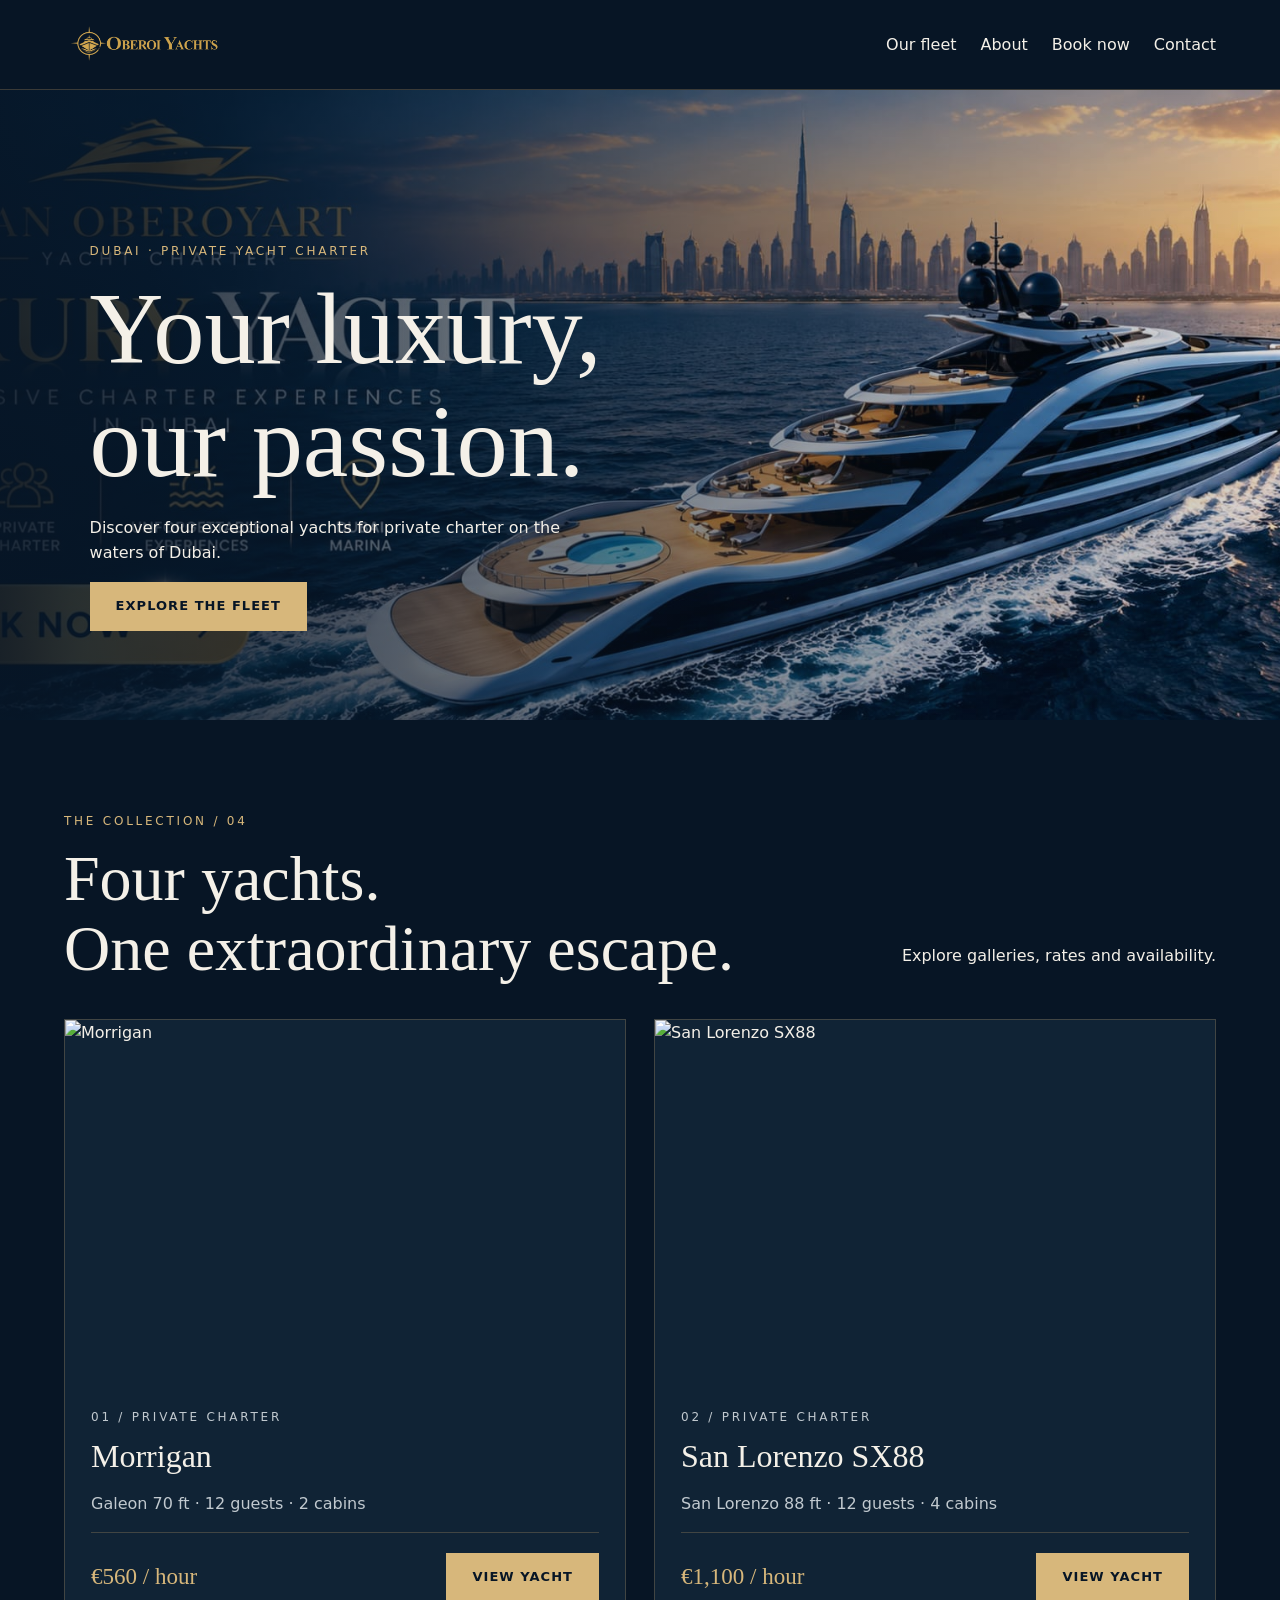
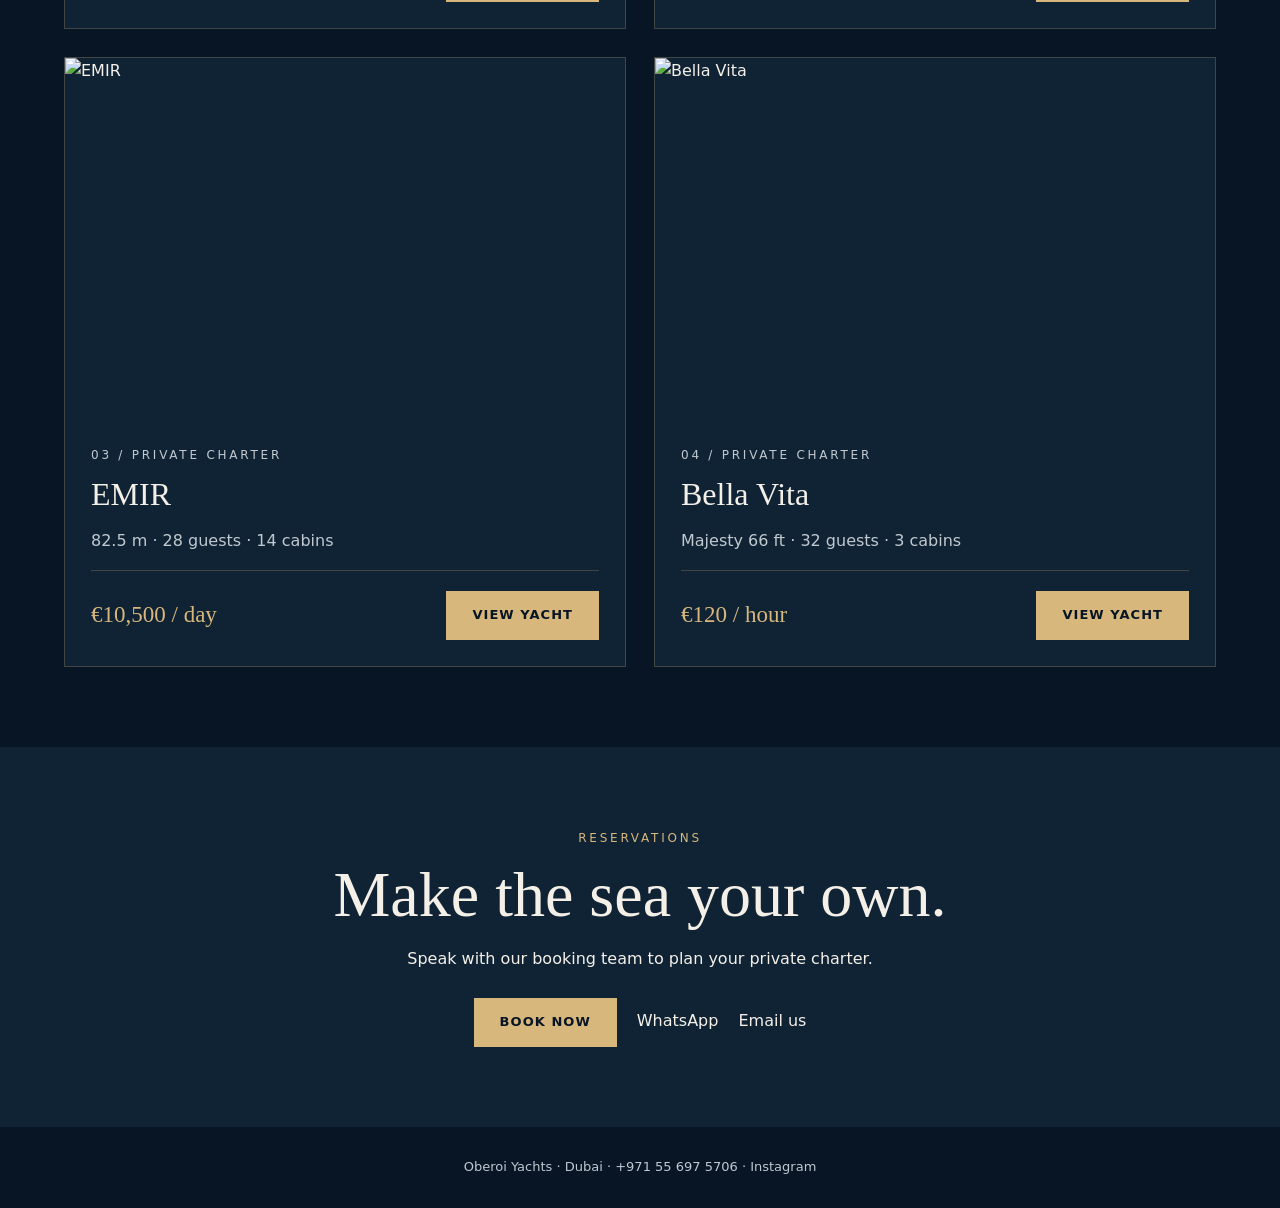
==== commit 571fd8be: "Build editorial navy and gold four-yacht homepage on isolated preview branch" ====
--- a/index.html
+++ b/index.html
@@ -1,125 +1,3 @@
-<!doctype html><html lang="en"><head><meta charset="utf-8"><meta name="viewport" content="width=device-width,initial-scale=1"><title>Luxury Yacht Rental Dubai | Oberoi Yachts
- – Oberoi Yacht Charter</title><link rel="stylesheet" href="/assets/base.css"><link rel="stylesheet" href="/assets/vessel-1.css"><link rel="stylesheet" href="/assets/theme-12df67caf2.css"><link rel="stylesheet" href="/assets/charter.css"></head><body class="page-width-wide card-hover-effect-scale"><header class="oy-static-header"><a href="/" class="size-style spacing-style header-logo" style="
-    --size-style-width: ;--size-style-height: ;
-    --padding-block-start: 0px;--padding-block-end: 0px;
-    --font-family: var(--font-body--family);
-    --font-style: var(--font-body--style);
-    --font-weight: 600;
-  ">
-  
-
-  <span data-testid="header-logo">
-    
-  
-  
-  
-  
-
-  
-
-  
-
-  
-
-  <img src="/assets/oberoi-logo.png" alt="Oberoi Yachts — noleggio yacht a Dubai" width="180" height="60" class="header-logo__image" style="--header-logo-image-width: 180px;--header-logo-image-width-mobile: 126px; --header-logo-image-height: 60px; --header-logo-image-height-mobile: 42px;">
-
-
-  </span>
-
-  
-</a>
-
-
-
-
-
-            
-        
-      
-    <nav aria-label="Main navigation"><a href="/" data-skip-node-update="true" class="menu-list__link" ref="menuitem">
-            <span class="menu-list__link-title">Home</span>
-          </a><a href="/pages/flotta-yacht" data-skip-node-update="true" class="menu-list__link" ref="menuitem">
-            <span class="menu-list__link-title">Yachts</span>
-          </a><a href="/pages/emir/" data-skip-node-update="true" class="menu-list__link" ref="menuitem">
-            <span class="menu-list__link-title">EMIR Superyacht</span>
-          </a><a href="/pages/prenotazioni" data-skip-node-update="true" class="menu-list__link" ref="menuitem">
-            <span class="menu-list__link-title">Book now</span>
-          </a></nav><details><summary aria-label="Menu">☰</summary><nav aria-label="Mobile navigation"><a href="/" data-skip-node-update="true" class="menu-list__link" ref="menuitem">
-            <span class="menu-list__link-title">Home</span>
-          </a><a href="/pages/flotta-yacht" data-skip-node-update="true" class="menu-list__link" ref="menuitem">
-            <span class="menu-list__link-title">Yachts</span>
-          </a><a href="/pages/emir/" data-skip-node-update="true" class="menu-list__link" ref="menuitem">
-            <span class="menu-list__link-title">EMIR Superyacht</span>
-          </a><a href="/pages/prenotazioni" data-skip-node-update="true" class="menu-list__link" ref="menuitem">
-            <span class="menu-list__link-title">Book now</span>
-          </a></nav></details></header><main id="MainContent" class="content-for-layout" role="main" data-page-transition-enabled="true" data-product-transition="true" data-template="index">
-        <div id="shopify-section-template--29697645019500__home_oberoi" class="shopify-section">
-<section class="oy-home">
-<section class="oy-home-new-banner"><a href="/pages/prenotazioni" aria-label="Book your yacht experience"><img src="/assets/oberoi-banner.jpg" alt="Luxury Yacht — Exclusive Charter Experiences in Dubai" width="2048" height="750" fetchpriority="high"></a></section><style>.oy-home-new-banner{display:block;width:100%;margin:0;padding:0;background:#071525}.oy-home-new-banner>a{display:block}.oy-home-new-banner img{display:block!important;width:100%!important;height:auto!important;max-width:none!important;margin:0!important;object-fit:contain!important}.oy-home-new-banner a:focus-visible{outline:3px solid #c5a36a;outline-offset:-3px}</style>
-<div class="oy-home-benefits"><div><strong>Private charters</strong><span>Your yacht and your guests</span></div><div><strong>Dubai Marina</strong><span>Departures in Dubai</span></div><div><strong>Four yachts</strong><span>Explore our fleet</span></div><div><strong>Booking assistance</strong><span>Contact our team</span></div></div>
-<div class="oy-home-fleet" id="oy-home-experiences"><p class="oy-home-kicker">Our fleet</p><h2>Luxury <span>yachts</span></h2><p>Choose your yacht to explore the gallery, rates and availability.</p><div class="oy-home-cards"><article style="flex:0 0 clamp(270px,28vw,310px);scroll-snap-align:start;background:#fff;color:#071525;border-radius:14px;overflow:hidden;box-shadow:0 5px 14px #0005;display:flex;flex-direction:column"><a href="/pages/morrigan" style="display:block;position:relative"><img src="https://cdn.shopify.com/s/files/1/1022/7911/9212/files/oberoi-morrigan-70-piedi.jpg?v=1792217005" alt="Morrigan — Galeon 70 feet" loading="lazy" style="display:block;width:100%;height:250px;object-fit:cover;margin:0"><span style="position:absolute;right:14px;top:14px;background:#071525;color:#fff;border-radius:12px;padding:10px 22px;font-size:12px;font-weight:700">YACHTS</span></a><div style="padding:20px;display:flex;flex-direction:column;flex:1">
-<h3 style="font-family:Georgia,serif;font-size:23px;line-height:1.3;margin:0 0 12px;color:#071525">Morrigan | Galeon 70 feet</h3>
-<p style="font-size:15px;line-height:1.7;margin:0 0 16px">Private cruises from Dubai Harbour. Minimum rental of 3 hours.</p>
-<p style="font-size:13px;margin:0 0 16px">12 guests · Galeon · 2 cabins</p>
-<div style="margin-top:auto;border-top:1px solid #ddd;padding-top:18px;display:flex;align-items:center;justify-content:space-between;gap:12px">
-<span style="font-family:Georgia,serif;font-size:21px;color:#a78242">560 € per hour</span><a href="/pages/morrigan" style="background:#c5a36a;color:#071525;padding:13px 17px;border-radius:12px;font-size:12px;line-height:1.2;font-weight:700;text-align:center;text-decoration:none">BOOK<br>NOW</a>
-</div>
-</div></article><article style="flex:0 0 clamp(270px,28vw,310px);scroll-snap-align:start;background:#fff;color:#071525;border-radius:14px;overflow:hidden;box-shadow:0 5px 14px #0005;display:flex;flex-direction:column"><a href="/pages/san-lorenzo-sx88" style="display:block;position:relative"><img src="https://cdn.shopify.com/s/files/1/1022/7911/9212/files/san-lorenzo-sx88-slide.png?v=1792245901" alt="San Lorenzo SX88 — San Lorenzo 88 feet" loading="lazy" style="display:block;width:100%;height:250px;object-fit:cover;margin:0"><span style="position:absolute;right:14px;top:14px;background:#071525;color:#fff;border-radius:12px;padding:10px 22px;font-size:12px;font-weight:700">YACHTS</span></a><div style="padding:20px;display:flex;flex-direction:column;flex:1">
-<h3 style="font-family:Georgia,serif;font-size:23px;line-height:1.3;margin:0 0 12px;color:#071525">San Lorenzo SX88 | San Lorenzo 88 feet</h3>
-<p style="font-size:15px;line-height:1.7;margin:0 0 16px">Private cruises from Dubai Harbour. Minimum rental of 3 hours.</p>
-<p style="font-size:13px;margin:0 0 16px">12 guests · San Lorenzo · 4 cabins</p>
-<div style="margin-top:auto;border-top:1px solid #ddd;padding-top:18px;display:flex;align-items:center;justify-content:space-between;gap:12px">
-<span style="font-family:Georgia,serif;font-size:21px;color:#a78242">1,100 € per hour</span><a href="/pages/san-lorenzo-sx88" style="background:#c5a36a;color:#071525;padding:13px 17px;border-radius:12px;font-size:12px;line-height:1.2;font-weight:700;text-align:center;text-decoration:none">BOOK<br>NOW</a>
-</div>
-</div></article><article style="flex: 0 0 clamp(270px,28vw,310px); scroll-snap-align: start; background: #fff; color: #071525; border-radius: 14px; overflow: hidden; box-shadow: 0 5px 14px #0005; display: flex; flex-direction: column;"><a href="/pages/emir" style="display: block; position: relative;"><img src="https://cdn.shopify.com/s/files/1/1022/7911/9212/files/oberoi-emir-42649.jpg?v=1792867260" alt="EMIR — Superyacht 82.5 m" loading="lazy" style="display: block; width: 100%; height: 250px; object-fit: cover; margin: 0;"><span style="position: absolute; right: 14px; top: 14px; background: #071525; color: #fff; border-radius: 12px; padding: 10px 22px; font-size: 12px; font-weight: bold;">YACHT</span></a>
-<div style="padding: 20px; display: flex; flex-direction: column; flex: 1;">
-<h3 style="font-family: Georgia,serif; font-size: 23px; line-height: 1.3; margin: 0 0 12px; color: #071525;">EMIR | 82.5 metres</h3>
-<p style="font-size: 15px; line-height: 1.7; margin: 0 0 16px;">An exceptional superyacht with a spa, cinema and Jacuzzi for an exclusive private cruise.</p>
-<p style="font-size: 13px; margin: 0 0 16px;">28 guests · 14 cabins · 82.5 m</p>
-<div style="margin-top: auto; border-top: 1px solid #ddd; padding-top: 18px; display: flex; align-items: center; justify-content: space-between; gap: 12px;">
-<span style="font-family: Georgia,serif; font-size: 21px; color: #a78242;">€10,500/day</span><a href="/pages/emir" style="background: #c5a36a; color: #071525; padding: 13px 17px; border-radius: 12px; font-size: 12px; line-height: 1.2; font-weight: bold; text-align: center; text-decoration: none;">BOOK<br>NOW</a>
-</div>
-</div>
-</article><article style="flex:0 0 clamp(270px,28vw,310px);scroll-snap-align:start;background:#fff;color:#071525;border-radius:14px;overflow:hidden;box-shadow:0 5px 14px #0005;display:flex;flex-direction:column"><a href="/pages/bella-vita" style="display:block;position:relative"><img src="https://cdn.shopify.com/s/files/1/1022/7911/9212/files/oberoi-bella-vita-nuovo-2.jpg?v=1792933801" alt="Bella Vita — Majesty 66 feet" loading="lazy" style="display:block;width:100%;height:250px;object-fit:cover;margin:0"><span style="position:absolute;right:14px;top:14px;background:#071525;color:#fff;border-radius:12px;padding:10px 22px;font-size:12px;font-weight:700">YACHTS</span></a><div style="padding:20px;display:flex;flex-direction:column;flex:1">
-<h3 style="font-family:Georgia,serif;font-size:23px;line-height:1.3;margin:0 0 12px;color:#071525">Bella Vita | Majesty 66 feet</h3>
-<p style="font-size:15px;line-height:1.7;margin:0 0 16px">A spacious yacht for private parties and cruises along the coast of Dubai.</p>
-<p style="font-size:13px;margin:0 0 16px">32 guests · Majesty · 3 cabins</p>
-<div style="margin-top:auto;border-top:1px solid #ddd;padding-top:18px;display:flex;align-items:center;justify-content:space-between;gap:12px">
-<span style="font-family:Georgia,serif;font-size:21px;color:#a78242">120 € per hour</span><a href="/pages/bella-vita" style="background:#c5a36a;color:#071525;padding:13px 17px;border-radius:12px;font-size:12px;line-height:1.2;font-weight:700;text-align:center;text-decoration:none">BOOK<br>NOW</a>
-</div>
-</div></article></div><div class="oy-home-center"><a class="oy-home-button" href="/pages/flotta-yacht">Explore the fleet</a></div></div>
-<section class="oy-home-process oy-home-block"><p class="oy-home-kicker">Bookings</p><h2>Plan your <span>private charter</span></h2><div class="oy-home-four"><article><span class="oy-home-step">01</span><h3>Choose your yacht</h3><p>View the galleries and specifications.</p></article><article><span class="oy-home-step">02</span><h3>Check availability</h3><p>Select a date, departure time and duration.</p></article><article><span class="oy-home-step">03</span><h3>WhatsApp</h3><p>Contact our team with questions about your charter.</p></article><article><span class="oy-home-step">04</span><h3>Confirm your charter</h3><p>Reserve with a 50% deposit.</p></article></div><a class="oy-home-button" href="/pages/prenotazioni">Book now</a></section>
-<section class="oy-home-why oy-home-block"><div><p class="oy-home-kicker">Oberoi Yachts</p><h2>Your luxury, <span>our passion</span></h2><p>Private yacht charters on the waters of Dubai.</p><div class="oy-home-two"><article><h3>Our fleet</h3><p>Discover four yachts for private charter.</p></article><article><h3>Your guests</h3><p>Find the capacity that suits your group.</p></article><article><h3>Your itinerary</h3><p>Speak with our team about your plans.</p></article><article><h3>Reservations</h3><p>Check dates and rates on each yacht page.</p></article></div></div><img src="https://i0.wp.com/oberoiyacht.com/wp-content/uploads/2026/03/imageye___-_imgi_6_44.jpg?fit=1536%2C1024&amp;ssl=1" alt="Yacht charter in Dubai" width="1000" height="1000" loading="lazy"></section>
-<section class="oy-home-moments oy-home-block"><p class="oy-home-kicker">On board</p><h2>Moments <span>at sea</span></h2><p>Explore life on the water in Dubai.</p><div class="oy-home-three"><img src="https://i0.wp.com/oberoiyacht.com/wp-content/uploads/2026/03/DSC0264-scaled-e1774681269946.jpg?w=900&amp;ssl=1" alt="Private yacht charter in Dubai" width="1000" height="1000" loading="lazy"><img src="https://i0.wp.com/oberoiyacht.com/wp-content/uploads/2026/03/DSC6598-scaled.jpg?w=900&amp;ssl=1" alt="Life on board" width="1000" height="1000" loading="lazy"><img src="https://i0.wp.com/oberoiyacht.com/wp-content/uploads/2026/03/DSC9512-scaled.jpg?w=900&amp;ssl=1" alt="Dubai charter experience" width="1000" height="1000" loading="lazy"></div><a href="/pages/prenotazioni" class="oy-home-button">Plan your charter</a></section>
-<section class="oy-home-social oy-home-block" aria-label="Oberoi Yachts video"><h2>Life aboard Oberoi Yachts</h2><div class="oy-four-videos"><div class="oy-local-video"><button class="oy-video-toggle" type="button" aria-label="Play video" aria-pressed="false"><svg viewbox="0 0 64 64" aria-hidden="true"><path class="oy-play-icon" d="M24 16L48 32 24 48Z" fill="currentColor"></path><path class="oy-pause-icon" d="M22 17h8v30h-8zm14 0h8v30h-8z" fill="currentColor"></path></svg></button><video playsinline="true" preload="none" aria-label="Oberoi Yachts - Yacht 1" poster="https://cdn.shopify.com/s/files/1/1022/7911/9212/files/preview_images/dd54780ae66246148d917262f0cfe700.thumbnail.0000000000_800x.jpg?v=1792929531"><source src="https://oberoi.yachts/cdn/shop/videos/c/vp/dd54780ae66246148d917262f0cfe700/dd54780ae66246148d917262f0cfe700.HD-720p-1.6Mbps-98818058.mp4?v=0" type="video/mp4"><img alt="Oberoi Yachts - Yacht 1" src="https://cdn.shopify.com/s/files/1/1022/7911/9212/files/preview_images/dd54780ae66246148d917262f0cfe700.thumbnail.0000000000_800x.jpg?v=1792929531"></source></video></div><div class="oy-local-video"><button class="oy-video-toggle" type="button" aria-label="Play video" aria-pressed="false"><svg viewbox="0 0 64 64" aria-hidden="true"><path class="oy-play-icon" d="M24 16L48 32 24 48Z" fill="currentColor"></path><path class="oy-pause-icon" d="M22 17h8v30h-8zm14 0h8v30h-8z" fill="currentColor"></path></svg></button><video playsinline="true" preload="none" aria-label="Oberoi Yachts - Yacht 3" poster="https://cdn.shopify.com/s/files/1/1022/7911/9212/files/preview_images/0ee8b909fd5e4d469968e145b2b3b858.thumbnail.0000000000_800x.jpg?v=1792929532"><source src="https://oberoi.yachts/cdn/shop/videos/c/vp/0ee8b909fd5e4d469968e145b2b3b858/0ee8b909fd5e4d469968e145b2b3b858.HD-720p-1.6Mbps-98818023.mp4?v=0" type="video/mp4"><img alt="Oberoi Yachts - Yacht 3" src="https://cdn.shopify.com/s/files/1/1022/7911/9212/files/preview_images/0ee8b909fd5e4d469968e145b2b3b858.thumbnail.0000000000_800x.jpg?v=1792929532"></source></video></div><div class="oy-local-video"><button class="oy-video-toggle" type="button" aria-label="Play video" aria-pressed="false"><svg viewbox="0 0 64 64" aria-hidden="true"><path class="oy-play-icon" d="M24 16L48 32 24 48Z" fill="currentColor"></path><path class="oy-pause-icon" d="M22 17h8v30h-8zm14 0h8v30h-8z" fill="currentColor"></path></svg></button><video playsinline="true" preload="none" aria-label="Oberoi Yachts - Yacht 4" poster="https://cdn.shopify.com/s/files/1/1022/7911/9212/files/preview_images/a63e6936317e4e3e8ee27e51419b4e3b.thumbnail.0000000000_800x.jpg?v=1792929530"><source src="https://oberoi.yachts/cdn/shop/videos/c/vp/a63e6936317e4e3e8ee27e51419b4e3b/a63e6936317e4e3e8ee27e51419b4e3b.HD-720p-1.6Mbps-98818021.mp4?v=0" type="video/mp4"><img alt="Oberoi Yachts - Yacht 4" src="https://cdn.shopify.com/s/files/1/1022/7911/9212/files/preview_images/a63e6936317e4e3e8ee27e51419b4e3b.thumbnail.0000000000_800x.jpg?v=1792929530"></source></video></div><div class="oy-local-video"><button class="oy-video-toggle" type="button" aria-label="Play video" aria-pressed="false"><svg viewbox="0 0 64 64" aria-hidden="true"><path class="oy-play-icon" d="M24 16L48 32 24 48Z" fill="currentColor"></path><path class="oy-pause-icon" d="M22 17h8v30h-8zm14 0h8v30h-8z" fill="currentColor"></path></svg></button><video playsinline="true" preload="none" aria-label="Oberoi Yachts - Yacht 5" poster="https://cdn.shopify.com/s/files/1/1022/7911/9212/files/preview_images/874742172f7543268b572ea70e3a3dce.thumbnail.0000000000_800x.jpg?v=1792929559"><source src="https://oberoi.yachts/cdn/shop/videos/c/vp/874742172f7543268b572ea70e3a3dce/874742172f7543268b572ea70e3a3dce.HD-1080p-2.5Mbps-98818020.mp4?v=0" type="video/mp4"><img alt="Oberoi Yachts - Yacht 5" src="https://cdn.shopify.com/s/files/1/1022/7911/9212/files/preview_images/874742172f7543268b572ea70e3a3dce.thumbnail.0000000000_800x.jpg?v=1792929559"></source></video></div></div></section><style>.oy-four-videos{display:grid;grid-template-columns:repeat(4,minmax(0,1fr));gap:22px}.oy-local-video{background:#071525;border-radius:14px;overflow:hidden}.oy-local-video video{display:block;width:100%;height:auto;aspect-ratio:9/16;object-fit:contain;margin:0}@media(max-width:1000px){.oy-four-videos{grid-template-columns:repeat(2,minmax(0,1fr))}}@media(max-width:520px){.oy-four-videos{grid-template-columns:1fr}}</style><div class="oy-home-occasions"><p class="oy-home-kicker">Private charter</p><h2>Choose your <span>experience</span></h2><div class="oy-home-occasion-grid"><a href="/pages/flotta-yacht"><h3>Explore our yachts</h3><p>See the yachts, photographs and charter rates.</p><span>View the fleet</span></a><a href="/pages/prenotazioni"><h3>Plan your trip</h3><p>Choose a date and check availability.</p><span>Book now</span></a></div></div>
-<div class="oy-home-about"><p class="oy-home-kicker">About us</p><h2>Oberoi <span>Yachts</span></h2><p>Your luxury, our passion.</p><a href="/pages/chi-siamo">About Oberoi Yachts</a></div>
-<div class="oy-home-contact"><div><p class="oy-home-kicker">Contact</p><h2>Speak with our booking team</h2><p>For reservations and private charter enquiries.</p></div><div class="oy-home-contact-actions"><a class="oy-home-button" href="https://wa.me/971556975706">WhatsApp</a><a class="oy-home-button oy-home-outline" href="mailto:booking@oberoi.yachts">Email us</a></div></div>
-</section>
-
-
-<style>.oy-local-video{position:relative}.oy-local-video .oy-video-toggle{position:absolute;left:50%;top:50%;transform:translate(-50%,-50%);z-index:2;width:76px;height:76px;border:1px solid #ffffffaa;border-radius:50%;background:#071525a6;color:#fff;display:grid;place-items:center;cursor:pointer;padding:10px}.oy-video-toggle svg{width:54px;height:54px}.oy-video-toggle .oy-pause-icon{display:none}.oy-local-video.is-playing .oy-video-toggle{opacity:0;transition:opacity .2s}.oy-local-video.is-playing:hover .oy-video-toggle,.oy-local-video.is-playing:focus-within .oy-video-toggle{opacity:1}.oy-local-video.is-playing .oy-play-icon{display:none}.oy-local-video.is-playing .oy-pause-icon{display:block}.oy-local-video video::-webkit-media-controls{display:none!important}.oy-video-toggle:focus-visible{outline:3px solid #c5a36a;outline-offset:4px}</style><script>(function(){function init(){document.querySelectorAll('.oy-local-video').forEach(box=>{if(box.dataset.customPlayer)return;box.dataset.customPlayer='1';const v=box.querySelector('video'),b=box.querySelector('.oy-video-toggle');if(!v||!b)return;v.controls=false;v.removeAttribute('controls');v.setAttribute('controlsList','nodownload noremoteplayback');v.setAttribute('disablePictureInPicture','');v.setAttribute('disableRemotePlayback','');v.addEventListener('contextmenu',e=>e.preventDefault());const en=document.documentElement.lang.startsWith('en');function state(){const on=!v.paused;box.classList.toggle('is-playing',on);b.setAttribute('aria-pressed',String(on));b.setAttribute('aria-label',on?(en?'Pause video':'Metti in pausa'):(en?'Play video':'Riproduci video'))}async function toggle(){if(v.paused){document.querySelectorAll('.oy-local-video video').forEach(other=>{if(other!==v)other.pause()});try{await v.play()}catch(e){state()}}else v.pause()}b.addEventListener('click',toggle);v.addEventListener('click',toggle);['play','pause','ended'].forEach(ev=>v.addEventListener(ev,state));state()})}if(document.readyState==='loading')document.addEventListener('DOMContentLoaded',init);else init();document.addEventListener('shopify:section:load',init)})();</script><style id="oy-mobile-banner-spacing">@media(max-width:749px){.oy-home .oy-home-new-banner{margin-bottom:0!important}.oy-home .oy-home-new-banner img{height:auto!important;object-fit:contain!important}.oy-home .oy-home-benefits{margin-top:20px!important;top:auto!important;transform:none!important}}</style></div>
-      </main>
-
-      <footer class="oy-footer">
- <div class="oy-footer__inner">
-  <a href="/" class="oy-footer__logo" aria-label="Oberoi Yachts homepage"><img src="/assets/oberoi-logo.png" alt="Oberoi Yachts" width="600" height="200" loading="lazy"></a>
-  <div class="oy-footer__columns">
-   <nav aria-label="Oberoi Yachts"><h2>Oberoi Yachts</h2><ul><li><a href="/">Home</a></li><li><a href="/pages/chi-siamo">About us</a></li><li><a href="/pages/contact">Contact</a></li></ul></nav>
-   <nav aria-label="Yacht charter"><h2>Yacht charter</h2><ul><li><a href="/pages/flotta-yacht">Our fleet</a></li></ul></nav>
-   <div class="oy-footer__contacts"><h2 class="oy-footer__sr">Contact</h2>
-    <a class="oy-footer__contact oy-footer__whatsapp" href="https://wa.me/971556975706" target="_blank" rel="noopener"><svg viewbox="0 0 48 48" aria-hidden="true"><path d="M24 5C12 5 4 12 4 22c0 6 3 11 8 14l-5 8 13-5h4c12 0 20-7 20-17S36 5 24 5Z"></path></svg><span>WhatsApp</span></a>
-    <a class="oy-footer__contact" href="mailto:booking@oberoi.yachts"><svg viewbox="0 0 48 48" aria-hidden="true"><rect x="4" y="9" width="40" height="30" rx="2"></rect><path d="m5 11 19 16 19-16"></path></svg><span>booking@oberoi.yachts</span></a>
-    <a class="oy-footer__contact" href="tel:+971556975706"><svg viewbox="0 0 48 48" aria-hidden="true"><path d="M13 6h9l3 10-5 4c2 5 5 8 10 10l4-5 10 3v9c0 4-4 7-8 6C18 39 9 30 5 12 4 8 9 6 13 6Z"></path></svg><span>+971 55 697 5706</span></a>
-<div class="oy-footer__socials" aria-label="Email">
-<a class="oy-footer__social" href="https://www.facebook.com/profile.php?id=61595492549092" target="_blank" rel="noopener noreferrer" aria-label="Oberoi Yachts Facebook"><svg viewbox="0 0 24 24" aria-hidden="true"><path fill="currentColor" d="M14 21v-8h3l.5-3H14V8c0-.9.3-1.5 1.6-1.5H18V3.8c-.4-.1-1.8-.3-3.3-.3-3.2 0-4.7 1.9-4.7 5V10H7v3h3v8z"></path></svg></a>
-<a class="oy-footer__social" href="https://www.instagram.com/oberoiyacht/" target="_blank" rel="noopener noreferrer" aria-label="Oberoi Yachts Instagram"><svg viewbox="0 0 24 24" aria-hidden="true" fill="none" stroke="currentColor" stroke-width="1.8"><rect x="4" y="4" width="16" height="16" rx="5"></rect><circle cx="12" cy="12" r="3.7"></circle><circle cx="17.2" cy="6.9" r="1" fill="currentColor" stroke="none"></circle></svg></a>
-<span class="oy-footer__social" role="img" aria-label="Facebook"><svg viewbox="0 0 24 24" aria-hidden="true"><rect x="3" y="6" width="18" height="12" rx="4" fill="currentColor"></rect><path d="m10 9 5 3-5 3z" fill="#c5a36a"></path></svg></span>
-</div>
-    <a class="oy-footer__booking" href="/pages/prenotazioni">Book now</a>
-   </div>
-  </div>
-  <div class="oy-footer__bottom"><a href="/policies/privacy-policy">Privacy policy</a><p>© 2026 Oberoi Yachts</p></div>
- </div>
-</footer>
-
-</body></html>+<!doctype html><html lang="en"><head><meta charset="utf-8"><meta name="viewport" content="width=device-width,initial-scale=1"><title>Oberoi Yachts | Private Yacht Charters Dubai</title><meta name="description" content="Explore four luxury yachts for private charter in Dubai."><style>
+*{box-sizing:border-box}body{margin:0;background:#071525;color:#f4f0e8;font:16px/1.6 system-ui,sans-serif}a{color:inherit;text-decoration:none}img{display:block;width:100%;object-fit:cover}header{display:flex;align-items:center;justify-content:space-between;padding:18px clamp(20px,5vw,80px);gap:20px;border-bottom:1px solid #c5a36a44}header img{width:160px;object-fit:contain}nav{display:flex;gap:24px;flex-wrap:wrap}nav a:hover{color:#c5a36a}.hero{min-height:70vh;display:grid;align-content:end;padding:clamp(30px,7vw,100px);background:linear-gradient(90deg,#071525e8,#07152520),url('/assets/oberoi-banner.jpg') center/cover}.eyebrow{color:#d7b77b;text-transform:uppercase;letter-spacing:.23em;font-size:12px}h1,h2,h3{font-family:Georgia,serif;font-weight:400;line-height:1.1;margin:0}h1{font-size:clamp(50px,8vw,110px);max-width:850px}h2{font-size:clamp(36px,5vw,64px)}h3{font-size:32px}.hero p{max-width:520px}.btn{display:inline-block;width:fit-content;padding:14px 26px;background:#d7b77b;color:#071525;font-size:13px;font-weight:700;letter-spacing:.08em;text-transform:uppercase;transition:background .2s,transform .2s}.btn:hover{background:#f1d29a;transform:translateY(-2px)}section.fleet{max-width:1400px;margin:auto;padding:80px clamp(20px,5vw,70px)}.heading{display:flex;justify-content:space-between;align-items:end;gap:20px;margin-bottom:35px}.grid{display:grid;grid-template-columns:repeat(2,minmax(0,1fr));gap:28px}.yacht{border:1px solid #c5a36a44;background:#102335;overflow:hidden}.yacht img{aspect-ratio:16/10;transition:transform .5s}.yacht a.photo{display:block;overflow:hidden}.yacht:hover img{transform:scale(1.025)}.info{padding:26px}.info p{color:#c1c9cf}.line{display:flex;align-items:center;justify-content:space-between;gap:10px;flex-wrap:wrap;border-top:1px solid #c5a36a44;padding-top:20px}.price{color:#d7b77b;font-family:Georgia,serif;font-size:23px}.contact{padding:70px 24px;text-align:center;background:#102335}.contact a{margin:10px}footer{padding:30px;text-align:center;color:#bec8d0;font-size:13px}a:focus-visible{outline:2px solid #d7b77b;outline-offset:4px}@media(max-width:650px){header{flex-wrap:wrap}nav{gap:15px;font-size:13px}.grid{grid-template-columns:1fr}.heading{display:block}.hero{min-height:60vh}.fleet{padding-top:45px!important}}@media(prefers-reduced-motion:reduce){*{transition:none!important}}
+</style></head><body><header><a href="/"><img src="/assets/oberoi-logo.png" alt="Oberoi Yachts"></a><nav aria-label="Main navigation"><a href="#fleet">Our fleet</a><a href="/pages/chi-siamo">About</a><a href="/pages/prenotazioni">Book now</a><a href="#contact">Contact</a></nav></header><main><section class="hero"><p class="eyebrow">Dubai · Private yacht charter</p><h1>Your luxury,<br>our passion.</h1><p>Discover four exceptional yachts for private charter on the waters of Dubai.</p><a class="btn" href="#fleet">Explore the fleet</a></section><section class="fleet" id="fleet"><p class="eyebrow">The collection / 04</p><div class="heading"><h2>Four yachts.<br>One extraordinary escape.</h2><p>Explore galleries, rates and availability.</p></div><div class="grid"><article class="yacht"><a class="photo" href="/pages/morrigan/"><img src="https://cdn.shopify.com/s/files/1/1022/7911/9212/files/oberoi-morrigan-70-piedi.jpg?v=1792217005" alt="Morrigan" loading="lazy"></a><div class="info"><p class="eyebrow">01 / Private charter</p><h3>Morrigan</h3><p>Galeon 70 ft · 12 guests · 2 cabins</p><div class="line"><span class="price">€560 / hour</span><a class="btn" href="/pages/morrigan/">View yacht</a></div></div></article><article class="yacht"><a class="photo" href="/pages/san-lorenzo-sx88/"><img src="https://cdn.shopify.com/s/files/1/1022/7911/9212/files/san-lorenzo-sx88-slide.png?v=1792245901" alt="San Lorenzo SX88" loading="lazy"></a><div class="info"><p class="eyebrow">02 / Private charter</p><h3>San Lorenzo SX88</h3><p>San Lorenzo 88 ft · 12 guests · 4 cabins</p><div class="line"><span class="price">€1,100 / hour</span><a class="btn" href="/pages/san-lorenzo-sx88/">View yacht</a></div></div></article><article class="yacht"><a class="photo" href="/pages/emir/"><img src="https://cdn.shopify.com/s/files/1/1022/7911/9212/files/oberoi-emir-42649.jpg?v=1792867260" alt="EMIR" loading="lazy"></a><div class="info"><p class="eyebrow">03 / Private charter</p><h3>EMIR</h3><p>82.5 m · 28 guests · 14 cabins</p><div class="line"><span class="price">€10,500 / day</span><a class="btn" href="/pages/emir/">View yacht</a></div></div></article><article class="yacht"><a class="photo" href="/pages/bella-vita/"><img src="https://cdn.shopify.com/s/files/1/1022/7911/9212/files/oberoi-bella-vita-nuovo-2.jpg?v=1792933801" alt="Bella Vita" loading="lazy"></a><div class="info"><p class="eyebrow">04 / Private charter</p><h3>Bella Vita</h3><p>Majesty 66 ft · 32 guests · 3 cabins</p><div class="line"><span class="price">€120 / hour</span><a class="btn" href="/pages/bella-vita/">View yacht</a></div></div></article></div></section><section class="contact" id="contact"><p class="eyebrow">Reservations</p><h2>Make the sea your own.</h2><p>Speak with our booking team to plan your private charter.</p><a class="btn" href="/pages/prenotazioni">Book now</a><a href="https://wa.me/971556975706">WhatsApp</a><a href="mailto:booking@oberoi.yachts">Email us</a></section></main><footer>Oberoi Yachts · Dubai · <a href="tel:+971556975706">+971 55 697 5706</a> · <a href="https://www.instagram.com/oberoiyacht/">Instagram</a></footer></body></html>
